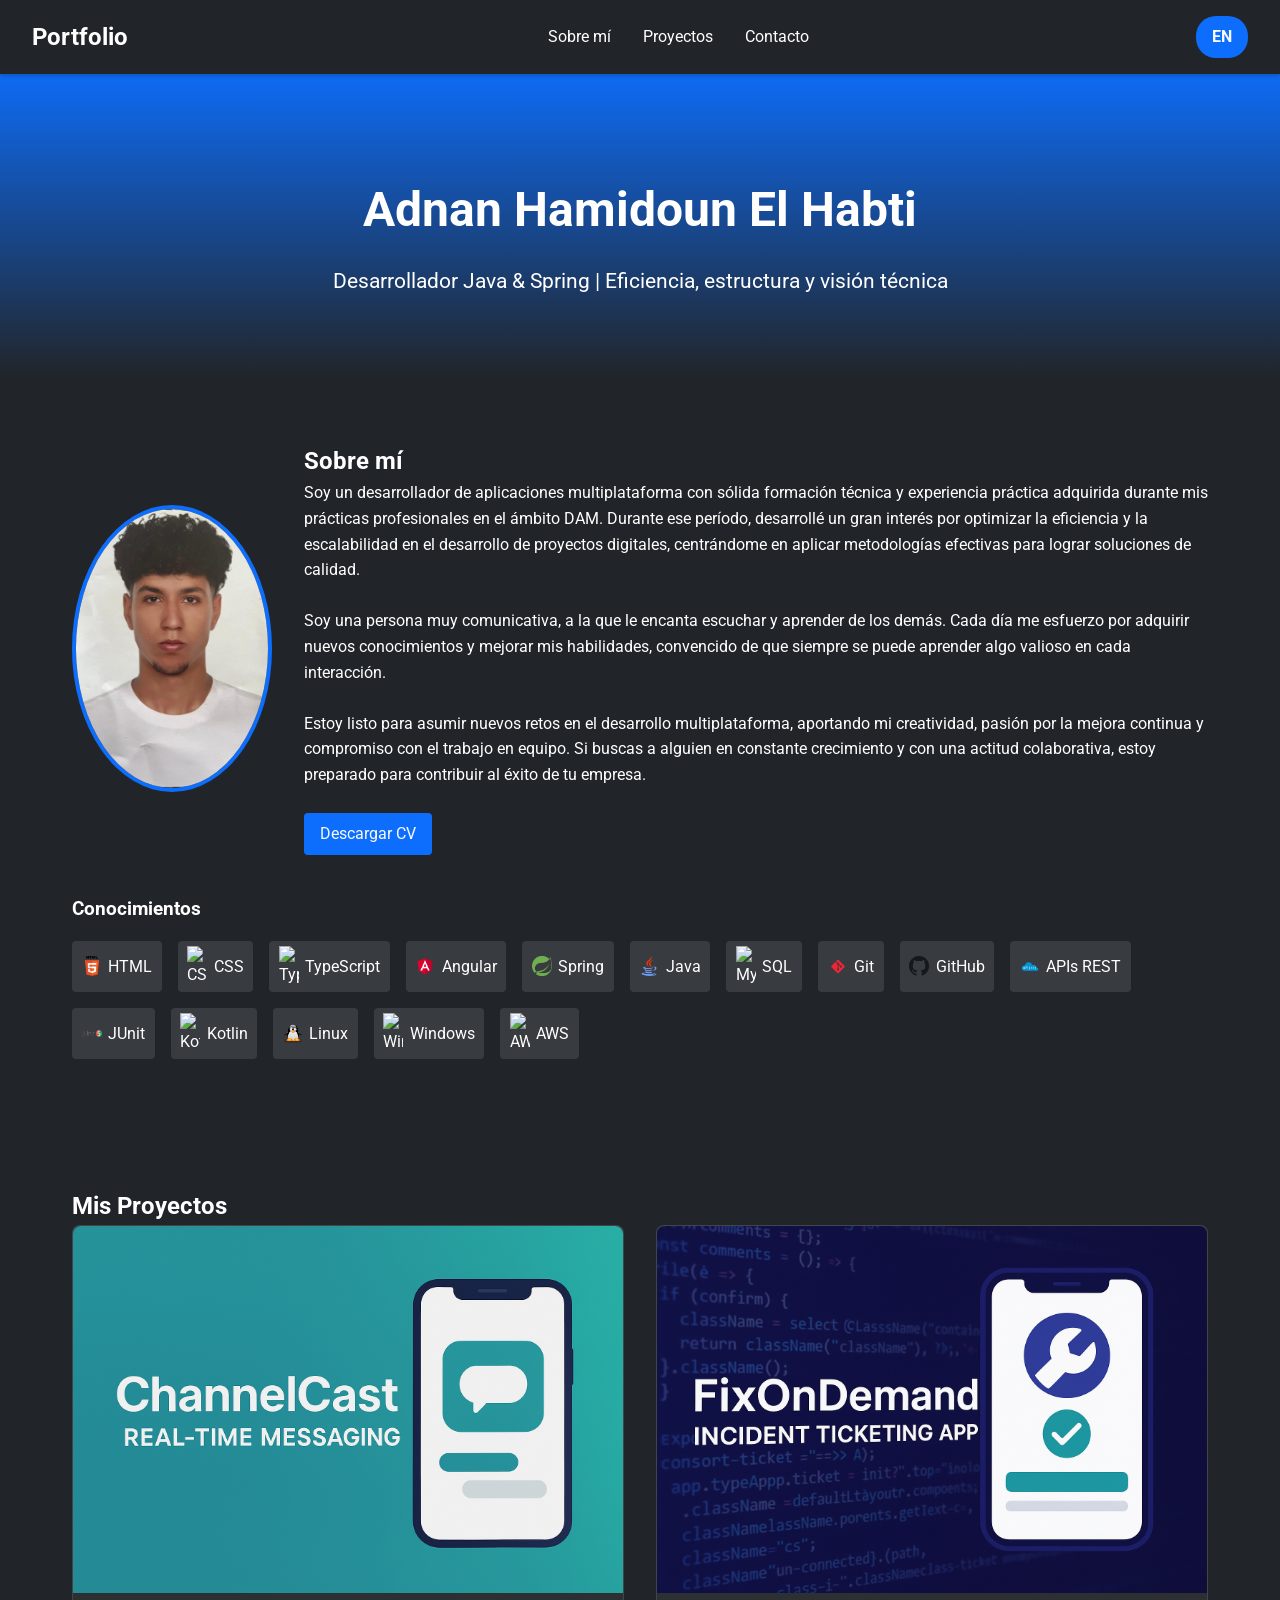
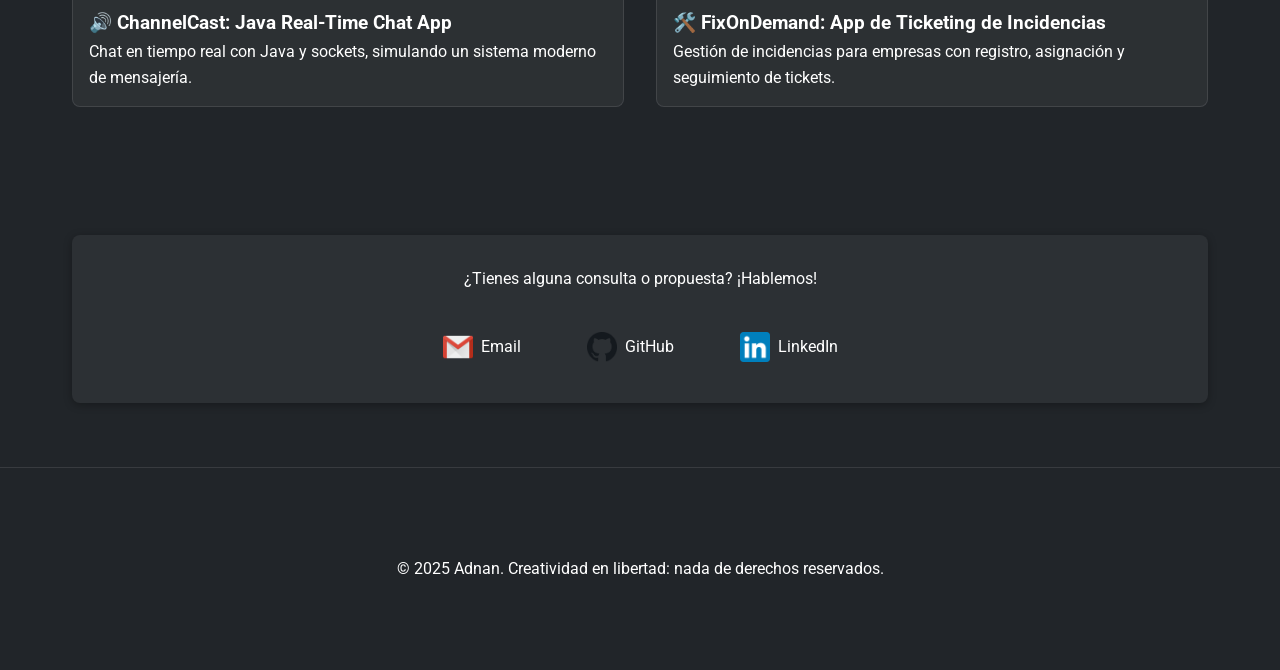
==== index.html @ e7dd9002 "Creado portafolio Web" ====
<!DOCTYPE html>
<html lang="es">
<head>
  <meta charset="UTF-8" />
  <meta http-equiv="X-UA-Compatible" content="IE=edge" />
  <meta name="viewport" content="width=device-width, initial-scale=1.0" />
  <title>Adnan Portfolio - Desarrollador Innovador</title>
  <!-- Fuente Roboto desde Google Fonts -->
  <link rel="preconnect" href="https://fonts.googleapis.com" />
  <link rel="preconnect" href="https://fonts.gstatic.com" crossorigin />
  <link
    href="https://fonts.googleapis.com/css2?family=Roboto:wght@400;700&display=swap"
    rel="stylesheet"
  />
  <style>
    /* VARIABLES Y RESET */
    :root {
      --color-primary: #0d6efd;
      --color-secondary: #f8f9fa;
      --color-background: #212529;
      --color-text: #ffffff;
      --neon-color: #00e5ff;
      --transition-speed: 0.4s;
      --font-main: 'Roboto', sans-serif;
    }
    * {
      margin: 0;
      padding: 0;
      box-sizing: border-box;
    }
    body {
      font-family: var(--font-main);
      background-color: var(--color-background);
      color: var(--color-text);
      line-height: 1.6;
      overflow-x: hidden;
      scroll-behavior: smooth;
    }
    /* BARRA DE NAVEGACIÓN */
    nav {
      position: fixed;
      width: 100%;
      top: 0;
      left: 0;
      background-color: var(--color-background);
      display: flex;
      justify-content: space-between;
      align-items: center;
      padding: 1rem 2rem;
      z-index: 1000;
      box-shadow: 0 2px 4px rgba(0, 0, 0, 0.2);
    }
    nav .logo {
      font-size: 1.5rem;
      font-weight: bold;
    }
    nav ul {
      list-style: none;
      display: flex;
      margin-left: 2rem;
    }
    nav ul li {
      margin: 0 1rem;
    }
    nav ul li a {
      color: var(--color-text);
      text-decoration: none;
      transition: color var(--transition-speed);
    }
    nav ul li a:hover {
      color: var(--neon-color);
      text-shadow: 0 0 5px var(--neon-color);
    }
    /* SWITCH DE IDIOMA */
    #lang-switch {
      background-color: var(--color-primary);
      color: var(--color-secondary);
      padding: 0.5rem 1rem;
      border-radius: 20px;
      cursor: pointer;
      transition: background-color 0.3s;
      font-weight: bold;
    }
    #lang-switch:hover {
      background-color: var(--neon-color);
    }
    /* MENÚ HAMBURGUESA */
    .hamburger {
      display: none;
      flex-direction: column;
      cursor: pointer;
    }
    .hamburger span {
      height: 4px;
      width: 25px;
      background-color: var(--color-text);
      margin-bottom: 4px;
      border-radius: 2px;
      transition: transform var(--transition-speed);
    }
    .hamburger.open span:nth-child(1) {
      transform: rotate(45deg) translate(5px, 5px);
    }
    .hamburger.open span:nth-child(2) {
      opacity: 0;
    }
    .hamburger.open span:nth-child(3) {
      transform: rotate(-45deg) translate(5px, -5px);
    }
    /* HEADER */
    header {
      display: flex;
      justify-content: center;
      align-items: center;
      text-align: center;
      padding: 7rem 2rem 5rem;
      background: linear-gradient(to bottom, var(--color-primary), var(--color-background));
      margin-top: 60px;
    }
    header .hero-content h1 {
      font-size: 3rem;
      margin-bottom: 1rem;
    }
    header .hero-content p {
      font-size: 1.3rem;
    }
    /* CONTENEDOR GENERAL */
    .container {
      padding: 4rem 2rem;
      max-width: 1200px;
      margin: auto;
    }
    .reveal {
      opacity: 0;
      transform: translateY(20px);
      transition: opacity var(--transition-speed) ease-out, transform var(--transition-speed) ease-out;
    }
    .reveal.active {
      opacity: 1;
      transform: translateY(0);
    }
    /* SECCIÓN: SOBRE MÍ */
    .sobre-mi-contenedor {
      display: flex;
      flex-wrap: wrap;
      gap: 2rem;
      align-items: center;
    }
    .sobre-mi-contenedor img.perfil {
      width: 200px;
      border-radius: 50%;
      border: 4px solid var(--color-primary);
    }
    .sobre-mi-contenedor div {
      flex: 1;
    }
    .button-cv {
      display: inline-block;
      padding: 0.5rem 1rem;
      background-color: var(--color-primary);
      color: var(--color-secondary);
      text-decoration: none;
      border-radius: 4px;
      transition: background var(--transition-speed), box-shadow var(--transition-speed);
    }
    .button-cv:hover {
      background-color: var(--neon-color);
      box-shadow: 0 0 10px var(--neon-color), 0 0 20px var(--neon-color);
    }
    /* LISTA DE CONOCIMIENTOS */
    .habilidades {
      list-style: none;
      display: flex;
      flex-wrap: wrap;
      gap: 1rem;
      margin-top: 1rem;
    }
    .habilidades li {
      display: flex;
      align-items: center;
      background: rgba(255, 255, 255, 0.1);
      padding: 0.3rem 0.6rem;
      border-radius: 4px;
      transition: transform var(--transition-speed), box-shadow var(--transition-speed);
    }
    .habilidades li:hover {
      transform: scale(1.05);
      box-shadow: 0 0 10px var(--neon-color), 0 0 20px var(--neon-color);
    }
    .icono-habilidad {
      width: 20px;
      margin-right: 0.4rem;
    }
    /* SECCIÓN: PROYECTOS */
    .proyectos-container {
      display: grid;
      grid-template-columns: repeat(auto-fit, minmax(300px, 1fr));
      gap: 2rem;
    }
    .proyecto {
      background: rgba(255, 255, 255, 0.05);
      border: 1px solid rgba(255, 255, 255, 0.1);
      border-radius: 8px;
      text-decoration: none;
      color: var(--color-text);
      transition: transform var(--transition-speed), box-shadow var(--transition-speed);
      display: flex;
      flex-direction: column;
    }
    .proyecto:hover {
      transform: scale(1.05);
      box-shadow: 0 0 15px var(--neon-color), 0 0 30px var(--neon-color);
    }
    .proyecto img.proyecto-imagen {
      width: 100%;
      height: auto;
      border-top-left-radius: 8px;
      border-top-right-radius: 8px;
    }
    .proyecto-info {
      padding: 1rem;
    }
    /* SECCIÓN: CONTACTO */

.contact-wrapper {
  display: flex;
  flex-direction: column;
  gap: 1.5rem;
  align-items: center;
  justify-content: center;
  text-align: center;
  background: rgba(255, 255, 255, 0.05);
  padding: 2rem;
  border-radius: 8px;
  box-shadow: 0 2px 8px rgba(0, 0, 0, 0.3);
}

.contact-info p {
  margin-bottom: 0.5rem;
  font-size: 1rem;
  line-height: 1.5;
}

.contact-links {
  display: flex;
  gap: 2rem;
  flex-wrap: wrap;
  justify-content: center;
}

.contact-link {
  display: flex;
  align-items: center;
  text-decoration: none;
  color: var(--color-text);
  font-size: 1rem;
  gap: 0.5rem;
  transition: transform 0.3s ease, filter 0.3s ease;
  padding: 0.5rem 1rem;
  border: 1px solid transparent;
  border-radius: 4px;
}

.contact-link:hover {
  transform: scale(1.05);
  filter: brightness(1.2);
  border-color: var(--color-primary);
}

    /* FOOTER */
    footer {
      text-align: center;
      padding: 1.5rem;
      background-color: var(--color-background);
      border-top: 1px solid rgba(255, 255, 255, 0.1);
    }
    footer p {
      transition: color var(--transition-speed);
    }
    /* BOTÓN "VOLVER ARRIBA" */
    #back-to-top {
      position: fixed;
      bottom: 40px;
      right: 40px;
      background-color: var(--color-primary);
      color: var(--color-secondary);
      padding: 0.5rem 0.75rem;
      border-radius: 50%;
      font-size: 1.5rem;
      text-decoration: none;
      display: none;
      transition: transform 0.3s, background-color 0.3s;
      box-shadow: 0 0 10px rgba(0, 0, 0, 0.3);
      z-index: 1000;
    }
    #back-to-top:hover {
      transform: scale(1.1);
      background-color: #0b5ed7;
    }
    @media screen and (max-width: 768px) {
      .sobre-mi-contenedor {
        flex-direction: column;
        align-items: center;
        text-align: center;
      }
      nav ul {
        display: none;
        flex-direction: column;
        background-color: var(--color-background);
        position: absolute;
        top: 60px;
        right: 2rem;
        width: 200px;
        border: 1px solid rgba(255, 255, 255, 0.1);
        border-radius: 8px;
        padding: 1rem;
      }
      nav ul.active {
        display: flex;
      }
      .hamburger {
        display: flex;
      }
    }
  </style>
</head>
<body>
  <!-- BARRA DE NAVEGACIÓN -->
  <nav>
    <div class="logo">Portfolio</div>
    <div class="hamburger" tabindex="0">
      <span></span>
      <span></span>
      <span></span>
    </div>
    <ul>
      <li><a href="#sobre-mi" data-i18n="navAbout">Sobre mí</a></li>
      <li><a href="#proyectos" data-i18n="navProjects">Proyectos</a></li>
      <li><a href="#contacto" data-i18n="navContact">Contacto</a></li>
    </ul>
    <!-- Switch de idioma integrado en el nav -->
    <div id="lang-switch" role="button" tabindex="0" aria-label="Cambiar idioma">EN</div>
  </nav>

  <!-- HEADER -->
  <header>
    <div class="hero-content">
      <h1>Adnan Hamidoun El Habti</h1>
      <p data-i18n="heroSubtitle">
        Desarrollador Java & Spring | Eficiencia, estructura y visión técnica
      </p>
    </div>
  </header>

  <!-- SECCIÓN: SOBRE MÍ -->
  <section id="sobre-mi" class="container reveal">
    <div class="sobre-mi-contenedor">
      <img src="./icons/fotoCurriculum.jpg" alt="Foto de Adnan" class="perfil" />
      <div>
        <h2 data-i18n="aboutTitle">Sobre mí</h2>
        <p data-i18n="aboutText1">
          Soy un desarrollador de aplicaciones multiplataforma con sólida formación técnica y experiencia práctica adquirida durante mis prácticas profesionales en el ámbito DAM. Durante ese período, desarrollé un gran interés por optimizar la eficiencia y la escalabilidad en el desarrollo de proyectos digitales, centrándome en aplicar metodologías efectivas para lograr soluciones de calidad.
        </p>
        <br />
        <p data-i18n="aboutText2">
          Soy una persona muy comunicativa, a la que le encanta escuchar y aprender de los demás. Cada día me esfuerzo por adquirir nuevos conocimientos y mejorar mis habilidades, convencido de que siempre se puede aprender algo valioso en cada interacción.
        </p>
        <br />
        <p data-i18n="aboutText3">
          Estoy listo para asumir nuevos retos en el desarrollo multiplataforma, aportando mi creatividad, pasión por la mejora continua y compromiso con el trabajo en equipo. Si buscas a alguien en constante crecimiento y con una actitud colaborativa, estoy preparado para contribuir al éxito de tu empresa.
        </p>
        <br />
        <a class="button-cv" href="./icons/curriculum.pdf" target="_blank" data-i18n="aboutCVButton">Descargar CV</a>
      </div>
    </div>

    <h3 style="margin-top:40px;" data-i18n="aboutSkills">Conocimientos</h3>
    <ul class="habilidades">
      <li><img src="./icons/html.png" alt="HTML" class="icono-habilidad" /> HTML</li>
      <li><img src="./icons/css.png" alt="CSS" class="icono-habilidad" /> CSS</li>
      <li><img src="./icons/typescript.png" alt="TypeScript" class="icono-habilidad" /> TypeScript</li>
      <li><img src="./icons/angular.png" alt="Angular" class="icono-habilidad" /> Angular</li>
      <li><img src="./icons/spring.png" alt="Spring" class="icono-habilidad" /> Spring</li>
      <li><img src="./icons/java.png" alt="Java" class="icono-habilidad" /> Java</li>
      <li><img src="./icons/sql.png" alt="MySQL" class="icono-habilidad" /> SQL</li>
      <li><img src="./icons/git.png" alt="Git" class="icono-habilidad" /> Git</li>
      <li><img src="./icons/github.png" alt="GitHub" class="icono-habilidad" /> GitHub</li>
      <li><img src="./icons/api.png" alt="APIs REST" class="icono-habilidad" /> APIs REST</li>
      <li><img src="./icons/junit.png" alt="JUnit" class="icono-habilidad" /> JUnit</li>
      <li><img src="./icons/kotlin.png" alt="Kotlin" class="icono-habilidad" /> Kotlin</li>
      <li><img src="./icons/linux.png" alt="Linux" class="icono-habilidad" /> Linux</li>
      <li><img src="./icons/windows.png" alt="Windows" class="icono-habilidad" /> Windows</li>
      <li><img src="./icons/aws.png" alt="AWS" class="icono-habilidad" /> AWS</li>
    </ul>
  </section>

  <!-- SECCIÓN: PROYECTOS -->
  <section id="proyectos" class="container reveal">
    <h2 data-i18n="projectsTitle">Mis Proyectos</h2>
    <div class="proyectos-container">
      <a href="channelcast.html" class="proyecto">
        <img src="./icons/channelCast.png" alt="ChannelCast" class="proyecto-imagen" />
        <div class="proyecto-info">
          <h3>🔊 ChannelCast: Java Real-Time Chat App</h3>
          <p data-i18n="project1Desc">
            Chat en tiempo real con Java y sockets, simulando un sistema moderno de mensajería.
          </p>
        </div>
      </a>
      <a href="fixOnDemand.html" class="proyecto">
        <img src="./icons/fixOnDemand.png" alt="FixOnDemand" class="proyecto-imagen" />
        <div class="proyecto-info">
          <h3>🛠️ FixOnDemand: App de Ticketing de Incidencias</h3>
          <p data-i18n="project2Desc">
            Gestión de incidencias para empresas con registro, asignación y seguimiento de tickets.
          </p>
        </div>
      </a>
    </div>
  </section>

 <!-- SECCIÓN: CONTACTO Mejorada -->
<section id="contacto" class="container reveal">

  <div class="contact-wrapper">
    <div class="contact-info">
      <p data-i18n="contactText">
        ¿Tienes alguna consulta o propuesta? ¡Hablemos!
      </p>
    </div>
    <div class="contact-links">
      <a href="mailto:adnanhamidoun@gmail.com" class="contact-link" aria-label="Email">
        <img src="./icons/gmail.png" alt="Email" class="social-icon" width="30" />
        <span>Email</span>
      </a>
      <a href="https://github.com/adnanhamidoun/-Portfolio" target="_blank" class="contact-link" aria-label="GitHub">
        <img src="./icons/github.png" alt="GitHub" class="social-icon" width="30" />
        <span>GitHub</span>
      </a>
      <a href="https://www.linkedin.com/in/adnan-hamidoun-el-habti-252079311/" target="_blank" class="contact-link" aria-label="LinkedIn">
        <img src="./icons/linkedin.png" alt="LinkedIn" class="social-icon" width="30" />
        <span>LinkedIn</span>
      </a>
    </div>
  </div>
</section>


  <!-- FOOTER -->
  <footer>
    <div class="container">
      <p>
        &copy; 2025 Adnan. <span data-i18n="footerText">Creatividad en libertad: nada de derechos reservados.</span>
      </p>
    </div>
  </footer>

  <!-- BOTÓN: VOLVER ARRIBA -->
  <a href="#" id="back-to-top" title="Volver arriba">↑</a>

  <script>
    // Función para revelar elementos al hacer scroll
    const revealElements = document.querySelectorAll('.reveal');
    const revealOnScroll = () => {
      revealElements.forEach(el => {
        const windowHeight = window.innerHeight;
        const elementTop = el.getBoundingClientRect().top;
        if (elementTop < windowHeight - 100) {
          el.classList.add('active');
        }
      });
    };
    window.addEventListener('scroll', revealOnScroll);
    revealOnScroll();

    // Toggle del menú hamburguesa
    const hamburger = document.querySelector('.hamburger');
    const navMenu = document.querySelector('nav ul');
    hamburger.addEventListener('click', () => {
      navMenu.classList.toggle('active');
      hamburger.classList.toggle('open');
    });
    hamburger.addEventListener('keydown', e => {
      if (e.key === "Enter") hamburger.click();
    });
    
    // Botón "Volver arriba": Mostrar u ocultar según scroll
    const backToTop = document.getElementById('back-to-top');
    window.addEventListener('scroll', () => {
      backToTop.style.display = window.scrollY > 300 ? "block" : "none";
    });

    // Funcionalidad de cambio de idioma
    let currentLang = "es";
    const translations = {
      es: {
        navAbout: "Sobre mí",
        navProjects: "Proyectos",
        navServices: "Servicios",
        navTestimonials: "Testimonios",
        navContact: "Contacto",
        heroSubtitle: "Desarrollador Java & Spring | Eficiencia, estructura y visión técnica",
        aboutTitle: "Sobre mí",
        aboutText1: "Soy un desarrollador de aplicaciones multiplataforma con sólida formación técnica y experiencia práctica adquirida durante mis prácticas profesionales en el ámbito DAM. Durante ese período, desarrollé un gran interés por optimizar la eficiencia y la escalabilidad en el desarrollo de proyectos digitales, centrándome en aplicar metodologías efectivas para lograr soluciones de calidad.",
        aboutText2: "Soy una persona muy comunicativa, a la que le encanta escuchar y aprender de los demás. Cada día me esfuerzo por adquirir nuevos conocimientos y mejorar mis habilidades, convencido de que siempre se puede aprender algo valioso en cada interacción.",
        aboutText3: "Estoy listo para asumir nuevos retos en el desarrollo multiplataforma, aportando mi creatividad, pasión por la mejora continua y compromiso con el trabajo en equipo. Si buscas a alguien en constante crecimiento y con una actitud colaborativa, estoy preparado para contribuir al éxito de tu empresa.",
        aboutCVButton: "Descargar CV",
        aboutSkills: "Conocimientos",
        projectsTitle: "Mis Proyectos",
        project1Desc: "Chat en tiempo real con Java y sockets, simulando un sistema moderno de mensajería.",
        project2Desc: "Gestión de incidencias para empresas con registro, asignación y seguimiento de tickets.",
        servicesTitle: "Servicios",
        service1Title: "Desarrollo Web",
        service1Desc: "Diseño y desarrollo de sitios web responsivos y escalables.",
        service2Title: "Aplicaciones Móviles",
        service2Desc: "Creación de apps móviles nativas e híbridas para llegar a más usuarios.",
        service3Title: "Consultoría Tecnológica",
        service3Desc: "Asesoría en la implementación de tecnologías y optimización de procesos.",
        testimonialsTitle: "Testimonios",
        testimonial1Text: "Adnan transformó nuestra visión en una realidad tecnológica. Su capacidad para resolver problemas es inigualable.",
        testimonial1Role: "CEO de Innovatech",
        testimonial2Text: "Su creatividad y compromiso han sido clave para el éxito de nuestros proyectos digitales.",
        testimonial2Role: "Directora de Desarrollo",
        contactTitle: "Contacto",
        contactText: "¿Tienes alguna consulta o propuesta? ¡Hablemos!",
        contactBtn: "Contáctame",
        footerText: "Creatividad en libertad: nada de derechos reservados."
      },
      en: {
        navAbout: "About Me",
        navProjects: "Projects",
        navServices: "Services",
        navTestimonials: "Testimonials",
        navContact: "Contact",
        heroSubtitle: "Java & Spring Developer | Efficiency, structure, and technical vision",
        aboutTitle: "About Me",
        aboutText1: "I am a multi-platform applications developer with a strong technical background and practical experience acquired during my internship in the DAM field. During that period, I developed a keen interest in optimizing efficiency and scalability in digital projects by applying effective methodologies to achieve quality solutions.",
        aboutText2: "I am a very communicative person who loves to listen and learn from others. Every day, I strive to acquire new knowledge and improve my skills, convinced that there is always something valuable to learn from every interaction.",
        aboutText3: "I am ready to take on new challenges in multi-platform development, bringing my creativity, passion for continuous improvement, and commitment to teamwork. If you are looking for someone who is constantly growing and has a collaborative attitude, I am prepared to contribute to your company’s success.",
        aboutCVButton: "Download CV",
        aboutSkills: "Skills",
        projectsTitle: "My Projects",
        project1Desc: "Real-time chat with Java and sockets, simulating a modern messaging system.",
        project2Desc: "Incident management for companies including registration, assignment, and ticket tracking.",
        servicesTitle: "Services",
        service1Title: "Web Development",
        service1Desc: "Design and development of responsive and scalable websites.",
        service2Title: "Mobile Applications",
        service2Desc: "Creation of native and hybrid mobile apps to reach more users.",
        service3Title: "Technology Consulting",
        service3Desc: "Consulting in technology implementation and process optimization.",
        testimonialsTitle: "Testimonials",
        testimonial1Text: "Adnan transformed our vision into technological reality. His problem-solving skills are unmatched.",
        testimonial1Role: "CEO of Innovatech",
        testimonial2Text: "His creativity and commitment have been key to the success of our digital projects.",
        testimonial2Role: "Development Director",
        contactTitle: "Contact",
        contactText: "Do you have any questions or suggestions? Let's talk!",
        contactBtn: "Contact Me",
        footerText: "Creativity in freedom: no rights reserved."
      }
    };
    function updateLanguage() {
      document.querySelectorAll('[data-i18n]').forEach(el => {
        const key = el.getAttribute('data-i18n');
        if (translations[currentLang] && translations[currentLang][key]) {
          el.textContent = translations[currentLang][key];
        }
      });
    }
    const langSwitch = document.getElementById('lang-switch');
    langSwitch.addEventListener('click', () => {
      currentLang = currentLang === "es" ? "en" : "es";
      langSwitch.textContent = currentLang === "es" ? "EN" : "ES";
      updateLanguage();
    });
    langSwitch.addEventListener('keydown', event => {
      if (event.key === "Enter") langSwitch.click();
    });
  </script>
</body>
</html>
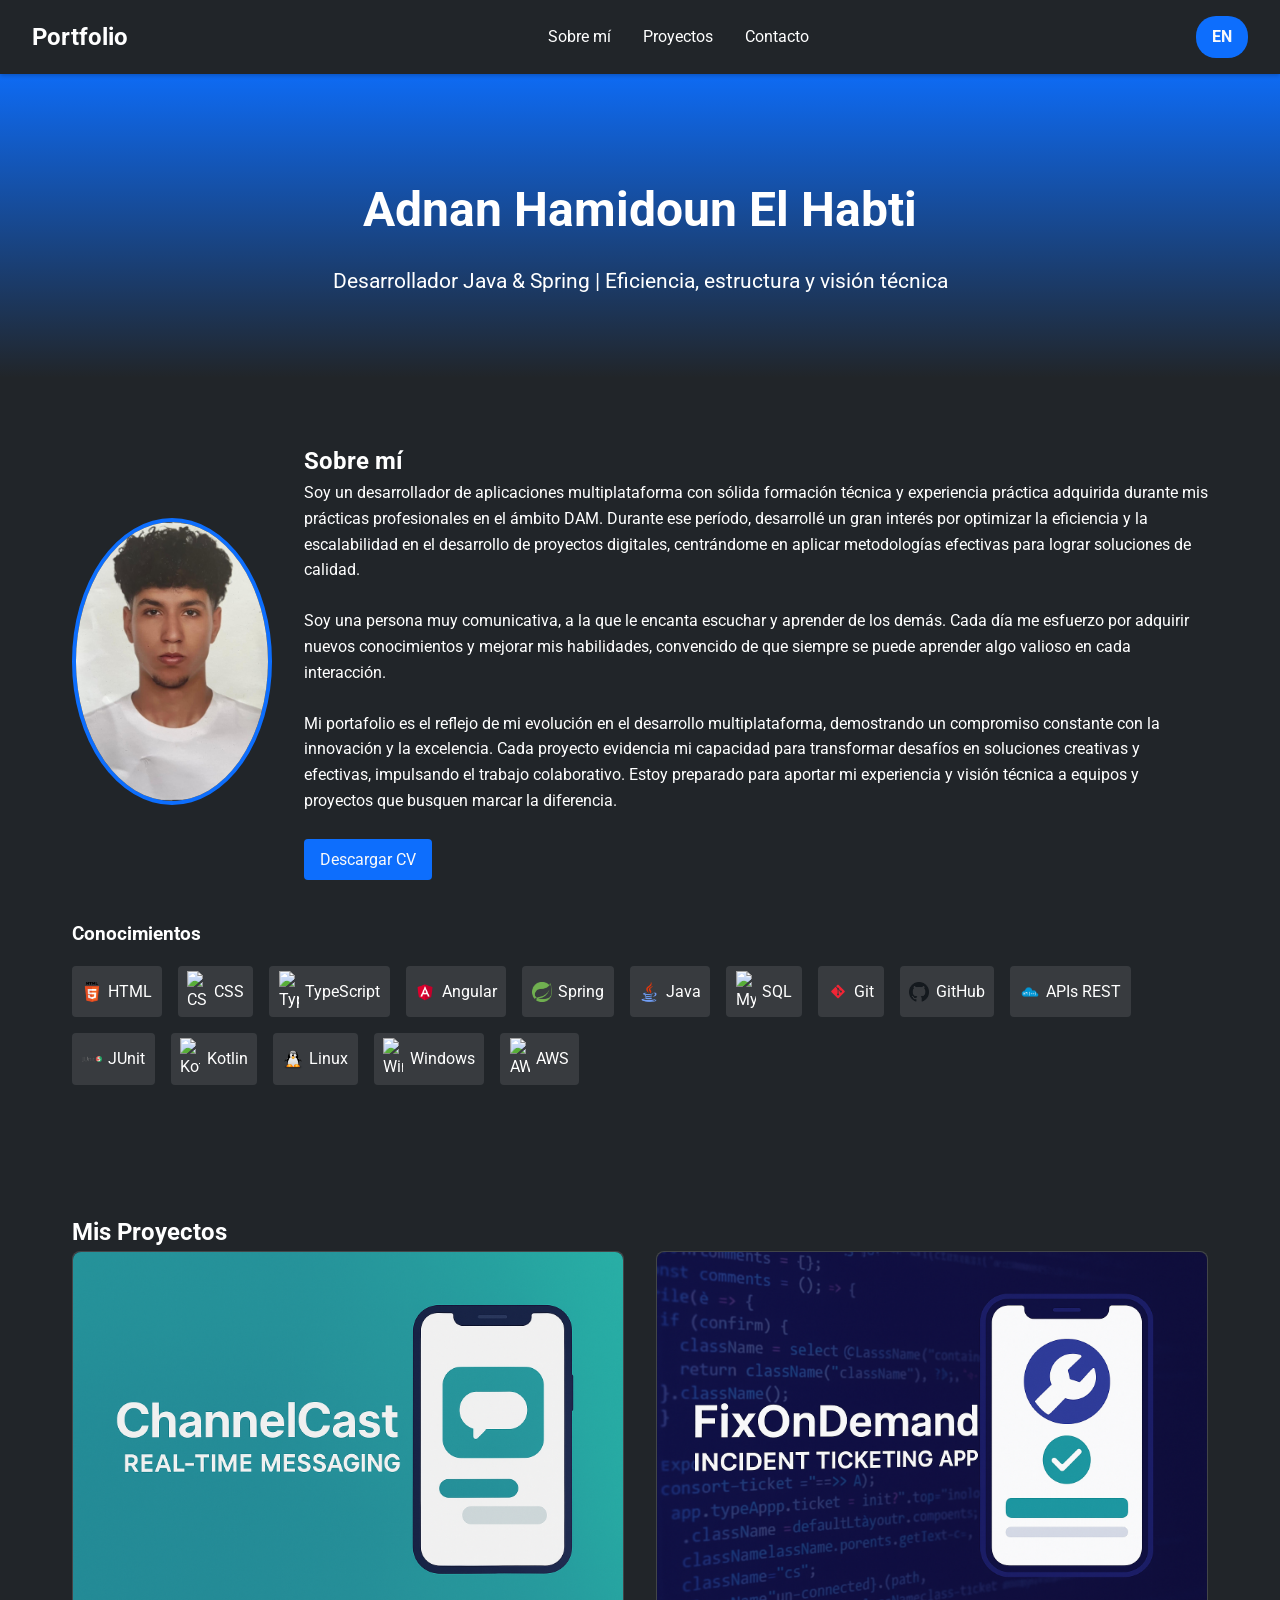
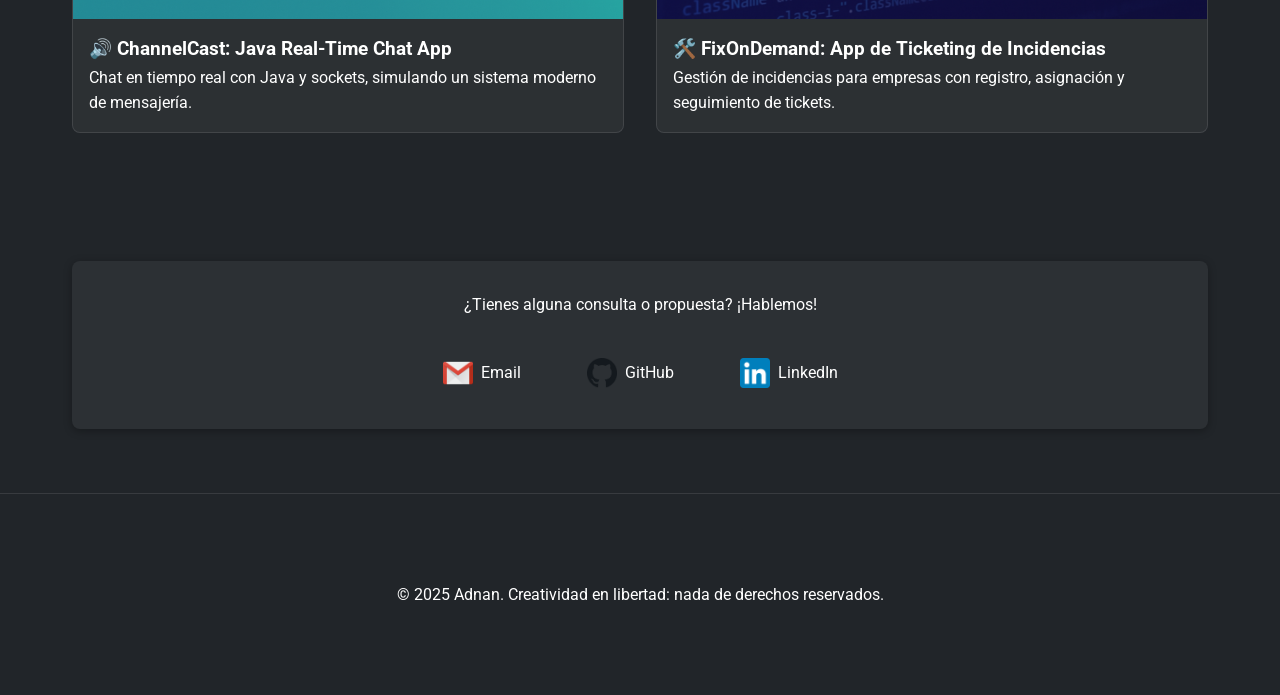
==== commit ecd87be1: "Mejora de imagenes y texto" ====
--- a/index.html
+++ b/index.html
@@ -367,8 +367,10 @@
         </p>
         <br />
         <p data-i18n="aboutText3">
-          Estoy listo para asumir nuevos retos en el desarrollo multiplataforma, aportando mi creatividad, pasión por la mejora continua y compromiso con el trabajo en equipo. Si buscas a alguien en constante crecimiento y con una actitud colaborativa, estoy preparado para contribuir al éxito de tu empresa.
-        </p>
+          Mi portafolio es el reflejo de mi evolución en el desarrollo multiplataforma, demostrando un compromiso constante con la innovación y la excelencia.
+          Cada proyecto evidencia mi capacidad para transformar desafíos en soluciones creativas y efectivas, impulsando el trabajo colaborativo.
+          Estoy preparado para aportar mi experiencia y visión técnica a equipos y proyectos que busquen marcar la diferencia.
+                  </p>
         <br />
         <a class="button-cv" href="./icons/curriculum.pdf" target="_blank" data-i18n="aboutCVButton">Descargar CV</a>
       </div>
@@ -503,8 +505,7 @@
         aboutTitle: "Sobre mí",
         aboutText1: "Soy un desarrollador de aplicaciones multiplataforma con sólida formación técnica y experiencia práctica adquirida durante mis prácticas profesionales en el ámbito DAM. Durante ese período, desarrollé un gran interés por optimizar la eficiencia y la escalabilidad en el desarrollo de proyectos digitales, centrándome en aplicar metodologías efectivas para lograr soluciones de calidad.",
         aboutText2: "Soy una persona muy comunicativa, a la que le encanta escuchar y aprender de los demás. Cada día me esfuerzo por adquirir nuevos conocimientos y mejorar mis habilidades, convencido de que siempre se puede aprender algo valioso en cada interacción.",
-        aboutText3: "Estoy listo para asumir nuevos retos en el desarrollo multiplataforma, aportando mi creatividad, pasión por la mejora continua y compromiso con el trabajo en equipo. Si buscas a alguien en constante crecimiento y con una actitud colaborativa, estoy preparado para contribuir al éxito de tu empresa.",
-        aboutCVButton: "Descargar CV",
+        aboutText3: "Mi portafolio es el reflejo de mi evolución en el desarrollo multiplataforma, demostrando un compromiso constante con la innovación y la excelencia.\nCada proyecto evidencia mi capacidad para transformar desafíos en soluciones creativas y efectivas, impulsando el trabajo colaborativo.\nEstoy preparado para aportar mi experiencia y visión técnica a equipos y proyectos que busquen marcar la diferencia.",        aboutCVButton: "Descargar CV",
         aboutSkills: "Conocimientos",
         projectsTitle: "Mis Proyectos",
         project1Desc: "Chat en tiempo real con Java y sockets, simulando un sistema moderno de mensajería.",
@@ -536,8 +537,7 @@
         aboutTitle: "About Me",
         aboutText1: "I am a multi-platform applications developer with a strong technical background and practical experience acquired during my internship in the DAM field. During that period, I developed a keen interest in optimizing efficiency and scalability in digital projects by applying effective methodologies to achieve quality solutions.",
         aboutText2: "I am a very communicative person who loves to listen and learn from others. Every day, I strive to acquire new knowledge and improve my skills, convinced that there is always something valuable to learn from every interaction.",
-        aboutText3: "I am ready to take on new challenges in multi-platform development, bringing my creativity, passion for continuous improvement, and commitment to teamwork. If you are looking for someone who is constantly growing and has a collaborative attitude, I am prepared to contribute to your company’s success.",
-        aboutCVButton: "Download CV",
+        aboutText3: "My portfolio is a reflection of my evolution in multiplatform development, showcasing a steadfast commitment to innovation and excellence.\nEach project demonstrates my ability to transform challenges into creative and effective solutions while fostering collaborative teamwork.\nI am ready to contribute my expertise and technical vision to teams and projects that aim to make a significant impact.",        aboutCVButton: "Download CV",
         aboutSkills: "Skills",
         projectsTitle: "My Projects",
         project1Desc: "Real-time chat with Java and sockets, simulating a modern messaging system.",
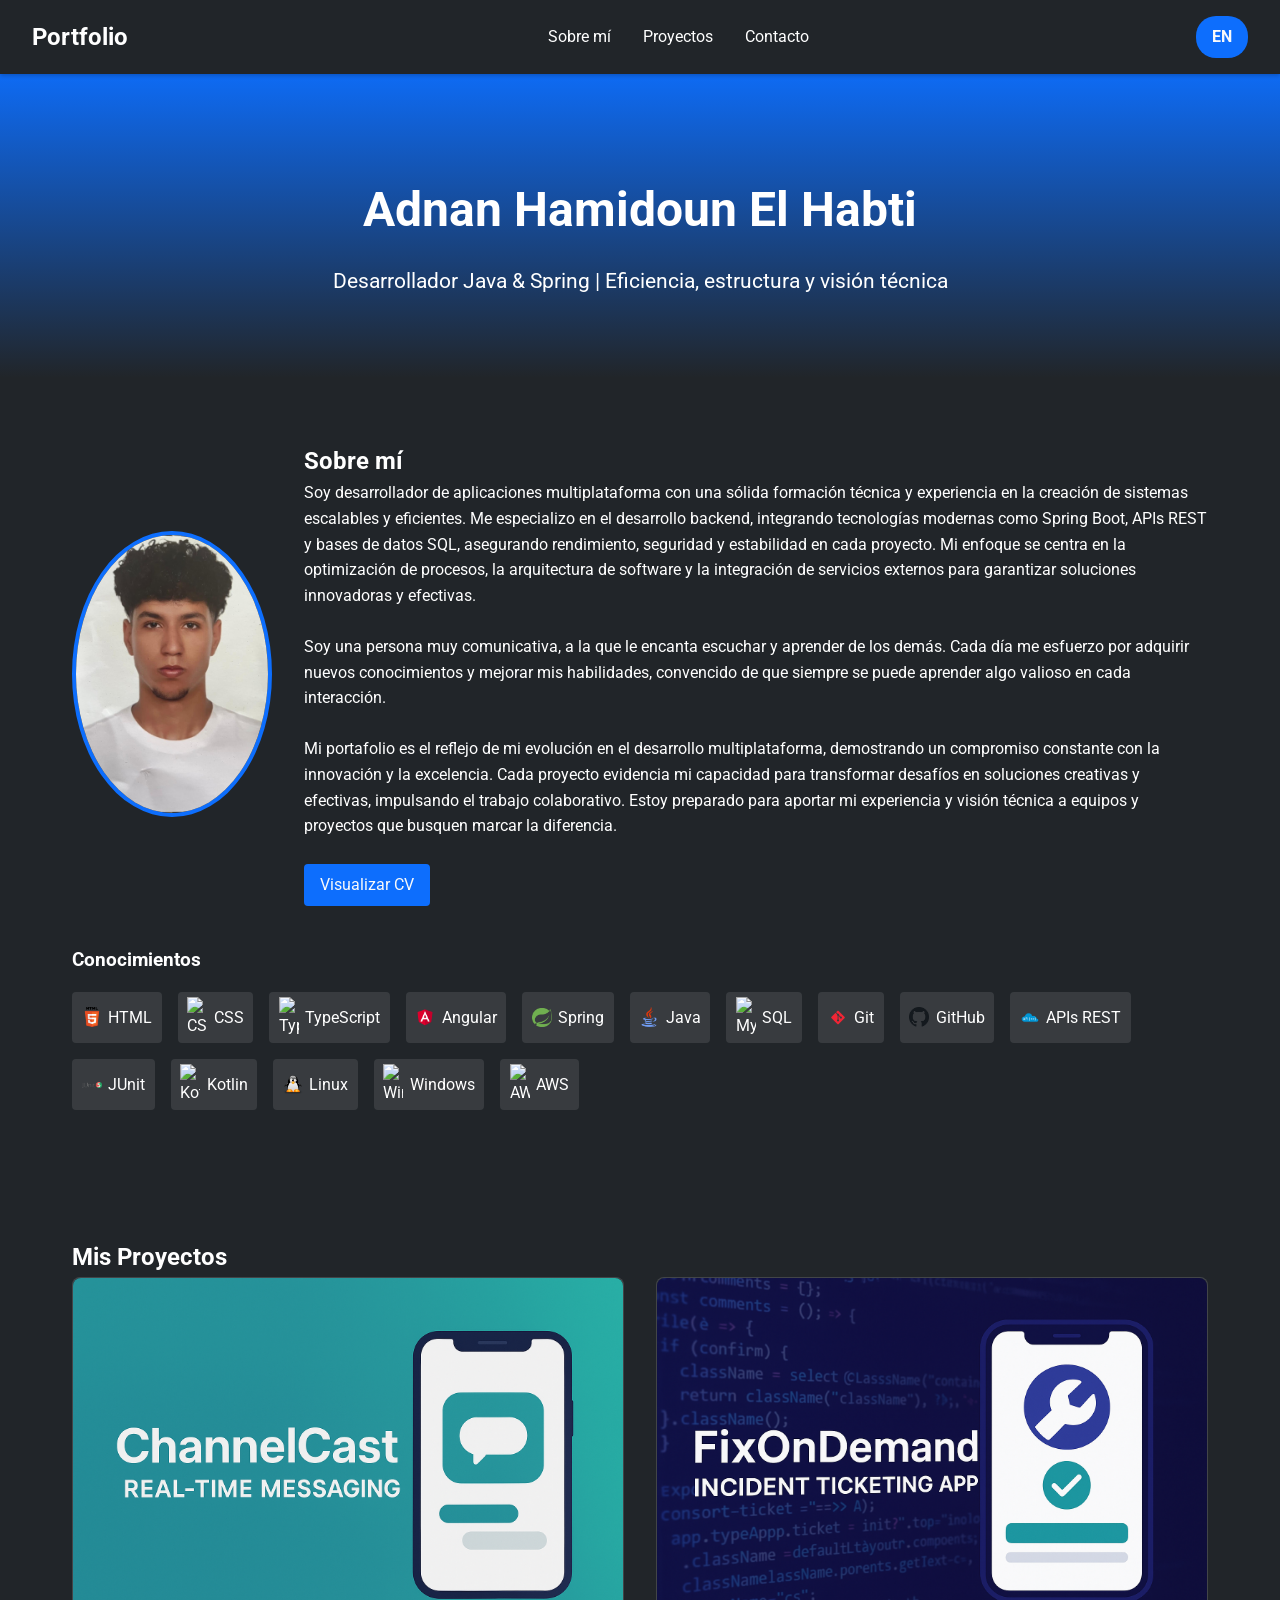
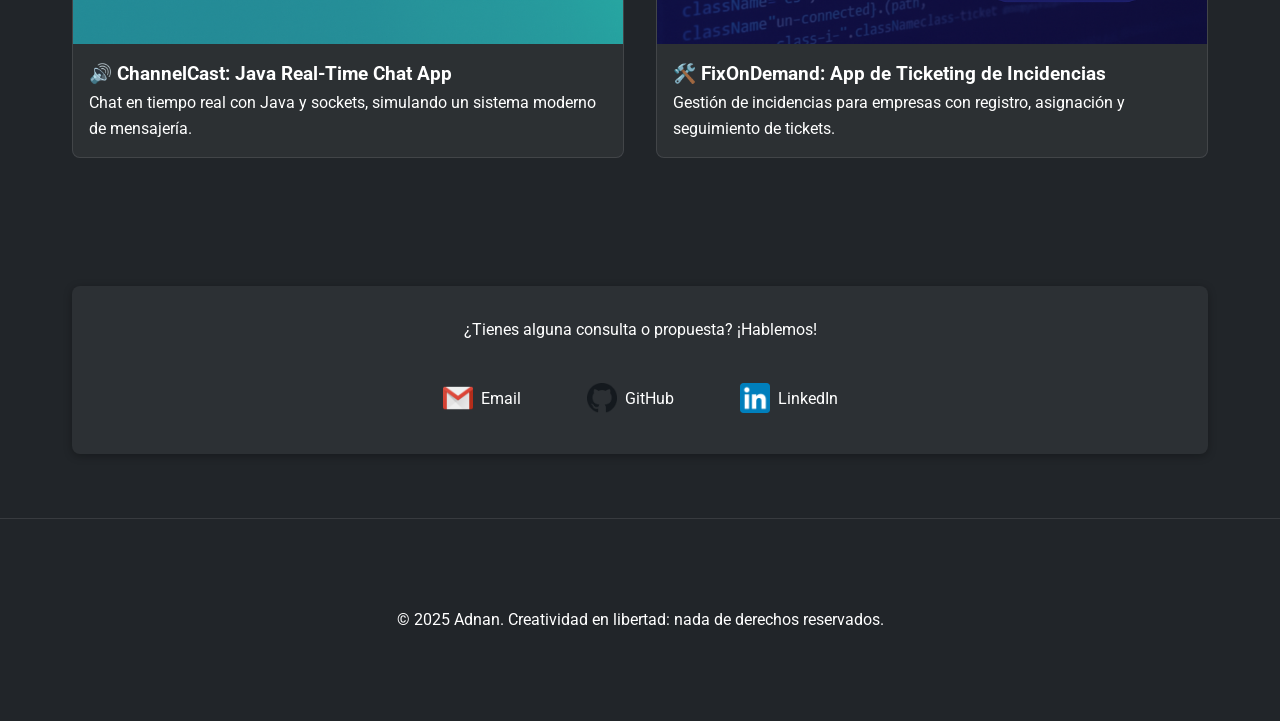
==== commit 5935a769: "Añadido nuevo curriculum" ====
--- a/index.html
+++ b/index.html
@@ -1,582 +1,737 @@
 <!DOCTYPE html>
 <html lang="es">
-<head>
-  <meta charset="UTF-8" />
-  <meta http-equiv="X-UA-Compatible" content="IE=edge" />
-  <meta name="viewport" content="width=device-width, initial-scale=1.0" />
-  <title>Adnan Portfolio - Desarrollador Innovador</title>
-  <!-- Fuente Roboto desde Google Fonts -->
-  <link rel="preconnect" href="https://fonts.googleapis.com" />
-  <link rel="preconnect" href="https://fonts.gstatic.com" crossorigin />
-  <link
-    href="https://fonts.googleapis.com/css2?family=Roboto:wght@400;700&display=swap"
-    rel="stylesheet"
-  />
-  <style>
-    /* VARIABLES Y RESET */
-    :root {
-      --color-primary: #0d6efd;
-      --color-secondary: #f8f9fa;
-      --color-background: #212529;
-      --color-text: #ffffff;
-      --neon-color: #00e5ff;
-      --transition-speed: 0.4s;
-      --font-main: 'Roboto', sans-serif;
-    }
-    * {
-      margin: 0;
-      padding: 0;
-      box-sizing: border-box;
-    }
-    body {
-      font-family: var(--font-main);
-      background-color: var(--color-background);
-      color: var(--color-text);
-      line-height: 1.6;
-      overflow-x: hidden;
-      scroll-behavior: smooth;
-    }
-    /* BARRA DE NAVEGACIÓN */
-    nav {
-      position: fixed;
-      width: 100%;
-      top: 0;
-      left: 0;
-      background-color: var(--color-background);
-      display: flex;
-      justify-content: space-between;
-      align-items: center;
-      padding: 1rem 2rem;
-      z-index: 1000;
-      box-shadow: 0 2px 4px rgba(0, 0, 0, 0.2);
-    }
-    nav .logo {
-      font-size: 1.5rem;
-      font-weight: bold;
-    }
-    nav ul {
-      list-style: none;
-      display: flex;
-      margin-left: 2rem;
-    }
-    nav ul li {
-      margin: 0 1rem;
-    }
-    nav ul li a {
-      color: var(--color-text);
-      text-decoration: none;
-      transition: color var(--transition-speed);
-    }
-    nav ul li a:hover {
-      color: var(--neon-color);
-      text-shadow: 0 0 5px var(--neon-color);
-    }
-    /* SWITCH DE IDIOMA */
-    #lang-switch {
-      background-color: var(--color-primary);
-      color: var(--color-secondary);
-      padding: 0.5rem 1rem;
-      border-radius: 20px;
-      cursor: pointer;
-      transition: background-color 0.3s;
-      font-weight: bold;
-    }
-    #lang-switch:hover {
-      background-color: var(--neon-color);
-    }
-    /* MENÚ HAMBURGUESA */
-    .hamburger {
-      display: none;
-      flex-direction: column;
-      cursor: pointer;
-    }
-    .hamburger span {
-      height: 4px;
-      width: 25px;
-      background-color: var(--color-text);
-      margin-bottom: 4px;
-      border-radius: 2px;
-      transition: transform var(--transition-speed);
-    }
-    .hamburger.open span:nth-child(1) {
-      transform: rotate(45deg) translate(5px, 5px);
-    }
-    .hamburger.open span:nth-child(2) {
-      opacity: 0;
-    }
-    .hamburger.open span:nth-child(3) {
-      transform: rotate(-45deg) translate(5px, -5px);
-    }
-    /* HEADER */
-    header {
-      display: flex;
-      justify-content: center;
-      align-items: center;
-      text-align: center;
-      padding: 7rem 2rem 5rem;
-      background: linear-gradient(to bottom, var(--color-primary), var(--color-background));
-      margin-top: 60px;
-    }
-    header .hero-content h1 {
-      font-size: 3rem;
-      margin-bottom: 1rem;
-    }
-    header .hero-content p {
-      font-size: 1.3rem;
-    }
-    /* CONTENEDOR GENERAL */
-    .container {
-      padding: 4rem 2rem;
-      max-width: 1200px;
-      margin: auto;
-    }
-    .reveal {
-      opacity: 0;
-      transform: translateY(20px);
-      transition: opacity var(--transition-speed) ease-out, transform var(--transition-speed) ease-out;
-    }
-    .reveal.active {
-      opacity: 1;
-      transform: translateY(0);
-    }
-    /* SECCIÓN: SOBRE MÍ */
-    .sobre-mi-contenedor {
-      display: flex;
-      flex-wrap: wrap;
-      gap: 2rem;
-      align-items: center;
-    }
-    .sobre-mi-contenedor img.perfil {
-      width: 200px;
-      border-radius: 50%;
-      border: 4px solid var(--color-primary);
-    }
-    .sobre-mi-contenedor div {
-      flex: 1;
-    }
-    .button-cv {
-      display: inline-block;
-      padding: 0.5rem 1rem;
-      background-color: var(--color-primary);
-      color: var(--color-secondary);
-      text-decoration: none;
-      border-radius: 4px;
-      transition: background var(--transition-speed), box-shadow var(--transition-speed);
-    }
-    .button-cv:hover {
-      background-color: var(--neon-color);
-      box-shadow: 0 0 10px var(--neon-color), 0 0 20px var(--neon-color);
-    }
-    /* LISTA DE CONOCIMIENTOS */
-    .habilidades {
-      list-style: none;
-      display: flex;
-      flex-wrap: wrap;
-      gap: 1rem;
-      margin-top: 1rem;
-    }
-    .habilidades li {
-      display: flex;
-      align-items: center;
-      background: rgba(255, 255, 255, 0.1);
-      padding: 0.3rem 0.6rem;
-      border-radius: 4px;
-      transition: transform var(--transition-speed), box-shadow var(--transition-speed);
-    }
-    .habilidades li:hover {
-      transform: scale(1.05);
-      box-shadow: 0 0 10px var(--neon-color), 0 0 20px var(--neon-color);
-    }
-    .icono-habilidad {
-      width: 20px;
-      margin-right: 0.4rem;
-    }
-    /* SECCIÓN: PROYECTOS */
-    .proyectos-container {
-      display: grid;
-      grid-template-columns: repeat(auto-fit, minmax(300px, 1fr));
-      gap: 2rem;
-    }
-    .proyecto {
-      background: rgba(255, 255, 255, 0.05);
-      border: 1px solid rgba(255, 255, 255, 0.1);
-      border-radius: 8px;
-      text-decoration: none;
-      color: var(--color-text);
-      transition: transform var(--transition-speed), box-shadow var(--transition-speed);
-      display: flex;
-      flex-direction: column;
-    }
-    .proyecto:hover {
-      transform: scale(1.05);
-      box-shadow: 0 0 15px var(--neon-color), 0 0 30px var(--neon-color);
-    }
-    .proyecto img.proyecto-imagen {
-      width: 100%;
-      height: auto;
-      border-top-left-radius: 8px;
-      border-top-right-radius: 8px;
-    }
-    .proyecto-info {
-      padding: 1rem;
-    }
-    /* SECCIÓN: CONTACTO */
-
-.contact-wrapper {
-  display: flex;
-  flex-direction: column;
-  gap: 1.5rem;
-  align-items: center;
-  justify-content: center;
-  text-align: center;
-  background: rgba(255, 255, 255, 0.05);
-  padding: 2rem;
-  border-radius: 8px;
-  box-shadow: 0 2px 8px rgba(0, 0, 0, 0.3);
-}
-
-.contact-info p {
-  margin-bottom: 0.5rem;
-  font-size: 1rem;
-  line-height: 1.5;
-}
-
-.contact-links {
-  display: flex;
-  gap: 2rem;
-  flex-wrap: wrap;
-  justify-content: center;
-}
-
-.contact-link {
-  display: flex;
-  align-items: center;
-  text-decoration: none;
-  color: var(--color-text);
-  font-size: 1rem;
-  gap: 0.5rem;
-  transition: transform 0.3s ease, filter 0.3s ease;
-  padding: 0.5rem 1rem;
-  border: 1px solid transparent;
-  border-radius: 4px;
-}
-
-.contact-link:hover {
-  transform: scale(1.05);
-  filter: brightness(1.2);
-  border-color: var(--color-primary);
-}
-
-    /* FOOTER */
-    footer {
-      text-align: center;
-      padding: 1.5rem;
-      background-color: var(--color-background);
-      border-top: 1px solid rgba(255, 255, 255, 0.1);
-    }
-    footer p {
-      transition: color var(--transition-speed);
-    }
-    /* BOTÓN "VOLVER ARRIBA" */
-    #back-to-top {
-      position: fixed;
-      bottom: 40px;
-      right: 40px;
-      background-color: var(--color-primary);
-      color: var(--color-secondary);
-      padding: 0.5rem 0.75rem;
-      border-radius: 50%;
-      font-size: 1.5rem;
-      text-decoration: none;
-      display: none;
-      transition: transform 0.3s, background-color 0.3s;
-      box-shadow: 0 0 10px rgba(0, 0, 0, 0.3);
-      z-index: 1000;
-    }
-    #back-to-top:hover {
-      transform: scale(1.1);
-      background-color: #0b5ed7;
-    }
-    @media screen and (max-width: 768px) {
-      .sobre-mi-contenedor {
+  <head>
+    <meta charset="UTF-8" />
+    <meta http-equiv="X-UA-Compatible" content="IE=edge" />
+    <meta name="viewport" content="width=device-width, initial-scale=1.0" />
+    <title>Adnan Portfolio - Desarrollador Innovador</title>
+    <!-- Fuente Roboto desde Google Fonts -->
+    <link rel="preconnect" href="https://fonts.googleapis.com" />
+    <link rel="preconnect" href="https://fonts.gstatic.com" crossorigin />
+    <link
+      href="https://fonts.googleapis.com/css2?family=Roboto:wght@400;700&display=swap"
+      rel="stylesheet"
+    />
+    <style>
+      /* VARIABLES Y RESET */
+      :root {
+        --color-primary: #0d6efd;
+        --color-secondary: #f8f9fa;
+        --color-background: #212529;
+        --color-text: #ffffff;
+        --neon-color: #00e5ff;
+        --transition-speed: 0.4s;
+        --font-main: "Roboto", sans-serif;
+      }
+      * {
+        margin: 0;
+        padding: 0;
+        box-sizing: border-box;
+      }
+      body {
+        font-family: var(--font-main);
+        background-color: var(--color-background);
+        color: var(--color-text);
+        line-height: 1.6;
+        overflow-x: hidden;
+        scroll-behavior: smooth;
+      }
+      /* BARRA DE NAVEGACIÓN */
+      nav {
+        position: fixed;
+        width: 100%;
+        top: 0;
+        left: 0;
+        background-color: var(--color-background);
+        display: flex;
+        justify-content: space-between;
+        align-items: center;
+        padding: 1rem 2rem;
+        z-index: 1000;
+        box-shadow: 0 2px 4px rgba(0, 0, 0, 0.2);
+      }
+      nav .logo {
+        font-size: 1.5rem;
+        font-weight: bold;
+      }
+      nav ul {
+        list-style: none;
+        display: flex;
+        margin-left: 2rem;
+      }
+      nav ul li {
+        margin: 0 1rem;
+      }
+      nav ul li a {
+        color: var(--color-text);
+        text-decoration: none;
+        transition: color var(--transition-speed);
+      }
+      nav ul li a:hover {
+        color: var(--neon-color);
+        text-shadow: 0 0 5px var(--neon-color);
+      }
+      /* SWITCH DE IDIOMA */
+      #lang-switch {
+        background-color: var(--color-primary);
+        color: var(--color-secondary);
+        padding: 0.5rem 1rem;
+        border-radius: 20px;
+        cursor: pointer;
+        transition: background-color 0.3s;
+        font-weight: bold;
+      }
+      #lang-switch:hover {
+        background-color: var(--neon-color);
+      }
+      /* MENÚ HAMBURGUESA */
+      .hamburger {
+        display: none;
         flex-direction: column;
+        cursor: pointer;
+      }
+      .hamburger span {
+        height: 4px;
+        width: 25px;
+        background-color: var(--color-text);
+        margin-bottom: 4px;
+        border-radius: 2px;
+        transition: transform var(--transition-speed);
+      }
+      .hamburger.open span:nth-child(1) {
+        transform: rotate(45deg) translate(5px, 5px);
+      }
+      .hamburger.open span:nth-child(2) {
+        opacity: 0;
+      }
+      .hamburger.open span:nth-child(3) {
+        transform: rotate(-45deg) translate(5px, -5px);
+      }
+      /* HEADER */
+      header {
+        display: flex;
+        justify-content: center;
         align-items: center;
         text-align: center;
-      }
-      nav ul {
-        display: none;
-        flex-direction: column;
-        background-color: var(--color-background);
-        position: absolute;
-        top: 60px;
-        right: 2rem;
+        padding: 7rem 2rem 5rem;
+        background: linear-gradient(
+          to bottom,
+          var(--color-primary),
+          var(--color-background)
+        );
+        margin-top: 60px;
+      }
+      header .hero-content h1 {
+        font-size: 3rem;
+        margin-bottom: 1rem;
+      }
+      header .hero-content p {
+        font-size: 1.3rem;
+      }
+      /* CONTENEDOR GENERAL */
+      .container {
+        padding: 4rem 2rem;
+        max-width: 1200px;
+        margin: auto;
+      }
+      .reveal {
+        opacity: 0;
+        transform: translateY(20px);
+        transition: opacity var(--transition-speed) ease-out,
+          transform var(--transition-speed) ease-out;
+      }
+      .reveal.active {
+        opacity: 1;
+        transform: translateY(0);
+      }
+      /* SECCIÓN: SOBRE MÍ */
+      .sobre-mi-contenedor {
+        display: flex;
+        flex-wrap: wrap;
+        gap: 2rem;
+        align-items: center;
+      }
+      .sobre-mi-contenedor img.perfil {
         width: 200px;
+        border-radius: 50%;
+        border: 4px solid var(--color-primary);
+      }
+      .sobre-mi-contenedor div {
+        flex: 1;
+      }
+      .button-cv {
+        display: inline-block;
+        padding: 0.5rem 1rem;
+        background-color: var(--color-primary);
+        color: var(--color-secondary);
+        text-decoration: none;
+        border-radius: 4px;
+        transition: background var(--transition-speed),
+          box-shadow var(--transition-speed);
+      }
+      .button-cv:hover {
+        background-color: var(--neon-color);
+        box-shadow: 0 0 10px var(--neon-color), 0 0 20px var(--neon-color);
+      }
+      /* LISTA DE CONOCIMIENTOS */
+      .habilidades {
+        list-style: none;
+        display: flex;
+        flex-wrap: wrap;
+        gap: 1rem;
+        margin-top: 1rem;
+      }
+      .habilidades li {
+        display: flex;
+        align-items: center;
+        background: rgba(255, 255, 255, 0.1);
+        padding: 0.3rem 0.6rem;
+        border-radius: 4px;
+        transition: transform var(--transition-speed),
+          box-shadow var(--transition-speed);
+      }
+      .habilidades li:hover {
+        transform: scale(1.05);
+        box-shadow: 0 0 10px var(--neon-color), 0 0 20px var(--neon-color);
+      }
+      .icono-habilidad {
+        width: 20px;
+        margin-right: 0.4rem;
+      }
+      /* SECCIÓN: PROYECTOS */
+      .proyectos-container {
+        display: grid;
+        grid-template-columns: repeat(auto-fit, minmax(300px, 1fr));
+        gap: 2rem;
+      }
+      .proyecto {
+        background: rgba(255, 255, 255, 0.05);
         border: 1px solid rgba(255, 255, 255, 0.1);
         border-radius: 8px;
+        text-decoration: none;
+        color: var(--color-text);
+        transition: transform var(--transition-speed),
+          box-shadow var(--transition-speed);
+        display: flex;
+        flex-direction: column;
+      }
+      .proyecto:hover {
+        transform: scale(1.05);
+        box-shadow: 0 0 15px var(--neon-color), 0 0 30px var(--neon-color);
+      }
+      .proyecto img.proyecto-imagen {
+        width: 100%;
+        height: auto;
+        border-top-left-radius: 8px;
+        border-top-right-radius: 8px;
+      }
+      .proyecto-info {
         padding: 1rem;
       }
-      nav ul.active {
-        display: flex;
-      }
-      .hamburger {
-        display: flex;
-      }
-    }
-  </style>
-</head>
-<body>
-  <!-- BARRA DE NAVEGACIÓN -->
-  <nav>
-    <div class="logo">Portfolio</div>
-    <div class="hamburger" tabindex="0">
-      <span></span>
-      <span></span>
-      <span></span>
-    </div>
-    <ul>
-      <li><a href="#sobre-mi" data-i18n="navAbout">Sobre mí</a></li>
-      <li><a href="#proyectos" data-i18n="navProjects">Proyectos</a></li>
-      <li><a href="#contacto" data-i18n="navContact">Contacto</a></li>
-    </ul>
-    <!-- Switch de idioma integrado en el nav -->
-    <div id="lang-switch" role="button" tabindex="0" aria-label="Cambiar idioma">EN</div>
-  </nav>
-
-  <!-- HEADER -->
-  <header>
-    <div class="hero-content">
-      <h1>Adnan Hamidoun El Habti</h1>
-      <p data-i18n="heroSubtitle">
-        Desarrollador Java & Spring | Eficiencia, estructura y visión técnica
-      </p>
-    </div>
-  </header>
-
-  <!-- SECCIÓN: SOBRE MÍ -->
-  <section id="sobre-mi" class="container reveal">
-    <div class="sobre-mi-contenedor">
-      <img src="./icons/fotoCurriculum.jpg" alt="Foto de Adnan" class="perfil" />
-      <div>
-        <h2 data-i18n="aboutTitle">Sobre mí</h2>
-        <p data-i18n="aboutText1">
-          Soy un desarrollador de aplicaciones multiplataforma con sólida formación técnica y experiencia práctica adquirida durante mis prácticas profesionales en el ámbito DAM. Durante ese período, desarrollé un gran interés por optimizar la eficiencia y la escalabilidad en el desarrollo de proyectos digitales, centrándome en aplicar metodologías efectivas para lograr soluciones de calidad.
+      /* SECCIÓN: CONTACTO */
+
+      .contact-wrapper {
+        display: flex;
+        flex-direction: column;
+        gap: 1.5rem;
+        align-items: center;
+        justify-content: center;
+        text-align: center;
+        background: rgba(255, 255, 255, 0.05);
+        padding: 2rem;
+        border-radius: 8px;
+        box-shadow: 0 2px 8px rgba(0, 0, 0, 0.3);
+      }
+
+      .contact-info p {
+        margin-bottom: 0.5rem;
+        font-size: 1rem;
+        line-height: 1.5;
+      }
+
+      .contact-links {
+        display: flex;
+        gap: 2rem;
+        flex-wrap: wrap;
+        justify-content: center;
+      }
+
+      .contact-link {
+        display: flex;
+        align-items: center;
+        text-decoration: none;
+        color: var(--color-text);
+        font-size: 1rem;
+        gap: 0.5rem;
+        transition: transform 0.3s ease, filter 0.3s ease;
+        padding: 0.5rem 1rem;
+        border: 1px solid transparent;
+        border-radius: 4px;
+      }
+
+      .contact-link:hover {
+        transform: scale(1.05);
+        filter: brightness(1.2);
+        border-color: var(--color-primary);
+      }
+
+      /* FOOTER */
+      footer {
+        text-align: center;
+        padding: 1.5rem;
+        background-color: var(--color-background);
+        border-top: 1px solid rgba(255, 255, 255, 0.1);
+      }
+      footer p {
+        transition: color var(--transition-speed);
+      }
+      /* BOTÓN "VOLVER ARRIBA" */
+      #back-to-top {
+        position: fixed;
+        bottom: 40px;
+        right: 40px;
+        background-color: var(--color-primary);
+        color: var(--color-secondary);
+        padding: 0.5rem 0.75rem;
+        border-radius: 50%;
+        font-size: 1.5rem;
+        text-decoration: none;
+        display: none;
+        transition: transform 0.3s, background-color 0.3s;
+        box-shadow: 0 0 10px rgba(0, 0, 0, 0.3);
+        z-index: 1000;
+      }
+      #back-to-top:hover {
+        transform: scale(1.1);
+        background-color: #0b5ed7;
+      }
+      @media screen and (max-width: 768px) {
+        .sobre-mi-contenedor {
+          flex-direction: column;
+          align-items: center;
+          text-align: center;
+        }
+        nav ul {
+          display: none;
+          flex-direction: column;
+          background-color: var(--color-background);
+          position: absolute;
+          top: 60px;
+          right: 2rem;
+          width: 200px;
+          border: 1px solid rgba(255, 255, 255, 0.1);
+          border-radius: 8px;
+          padding: 1rem;
+        }
+        nav ul.active {
+          display: flex;
+        }
+        .hamburger {
+          display: flex;
+        }
+      }
+    </style>
+  </head>
+  <body>
+    <!-- BARRA DE NAVEGACIÓN -->
+    <nav>
+      <div class="logo">Portfolio</div>
+      <div class="hamburger" tabindex="0">
+        <span></span>
+        <span></span>
+        <span></span>
+      </div>
+      <ul>
+        <li><a href="#sobre-mi" data-i18n="navAbout">Sobre mí</a></li>
+        <li><a href="#proyectos" data-i18n="navProjects">Proyectos</a></li>
+        <li><a href="#contacto" data-i18n="navContact">Contacto</a></li>
+      </ul>
+      <!-- Switch de idioma integrado en el nav -->
+      <div
+        id="lang-switch"
+        role="button"
+        tabindex="0"
+        aria-label="Cambiar idioma"
+      >
+        EN
+      </div>
+    </nav>
+
+    <!-- HEADER -->
+    <header>
+      <div class="hero-content">
+        <h1>Adnan Hamidoun El Habti</h1>
+        <p data-i18n="heroSubtitle">
+          Desarrollador Java & Spring | Eficiencia, estructura y visión técnica
         </p>
-        <br />
-        <p data-i18n="aboutText2">
-          Soy una persona muy comunicativa, a la que le encanta escuchar y aprender de los demás. Cada día me esfuerzo por adquirir nuevos conocimientos y mejorar mis habilidades, convencido de que siempre se puede aprender algo valioso en cada interacción.
-        </p>
-        <br />
-        <p data-i18n="aboutText3">
-          Mi portafolio es el reflejo de mi evolución en el desarrollo multiplataforma, demostrando un compromiso constante con la innovación y la excelencia.
-          Cada proyecto evidencia mi capacidad para transformar desafíos en soluciones creativas y efectivas, impulsando el trabajo colaborativo.
-          Estoy preparado para aportar mi experiencia y visión técnica a equipos y proyectos que busquen marcar la diferencia.
-                  </p>
-        <br />
-        <a class="button-cv" href="./icons/curriculum.pdf" target="_blank" data-i18n="aboutCVButton">Descargar CV</a>
       </div>
-    </div>
-
-    <h3 style="margin-top:40px;" data-i18n="aboutSkills">Conocimientos</h3>
-    <ul class="habilidades">
-      <li><img src="./icons/html.png" alt="HTML" class="icono-habilidad" /> HTML</li>
-      <li><img src="./icons/css.png" alt="CSS" class="icono-habilidad" /> CSS</li>
-      <li><img src="./icons/typescript.png" alt="TypeScript" class="icono-habilidad" /> TypeScript</li>
-      <li><img src="./icons/angular.png" alt="Angular" class="icono-habilidad" /> Angular</li>
-      <li><img src="./icons/spring.png" alt="Spring" class="icono-habilidad" /> Spring</li>
-      <li><img src="./icons/java.png" alt="Java" class="icono-habilidad" /> Java</li>
-      <li><img src="./icons/sql.png" alt="MySQL" class="icono-habilidad" /> SQL</li>
-      <li><img src="./icons/git.png" alt="Git" class="icono-habilidad" /> Git</li>
-      <li><img src="./icons/github.png" alt="GitHub" class="icono-habilidad" /> GitHub</li>
-      <li><img src="./icons/api.png" alt="APIs REST" class="icono-habilidad" /> APIs REST</li>
-      <li><img src="./icons/junit.png" alt="JUnit" class="icono-habilidad" /> JUnit</li>
-      <li><img src="./icons/kotlin.png" alt="Kotlin" class="icono-habilidad" /> Kotlin</li>
-      <li><img src="./icons/linux.png" alt="Linux" class="icono-habilidad" /> Linux</li>
-      <li><img src="./icons/windows.png" alt="Windows" class="icono-habilidad" /> Windows</li>
-      <li><img src="./icons/aws.png" alt="AWS" class="icono-habilidad" /> AWS</li>
-    </ul>
-  </section>
-
-  <!-- SECCIÓN: PROYECTOS -->
-  <section id="proyectos" class="container reveal">
-    <h2 data-i18n="projectsTitle">Mis Proyectos</h2>
-    <div class="proyectos-container">
-      <a href="channelcast.html" class="proyecto">
-        <img src="./icons/channelCast.png" alt="ChannelCast" class="proyecto-imagen" />
-        <div class="proyecto-info">
-          <h3>🔊 ChannelCast: Java Real-Time Chat App</h3>
-          <p data-i18n="project1Desc">
-            Chat en tiempo real con Java y sockets, simulando un sistema moderno de mensajería.
+    </header>
+
+    <!-- SECCIÓN: SOBRE MÍ -->
+    <section id="sobre-mi" class="container reveal">
+      <div class="sobre-mi-contenedor">
+        <img
+          src="./icons/fotoCurriculum.jpg"
+          alt="Foto de Adnan"
+          class="perfil"
+        />
+        <div>
+          <h2 data-i18n="aboutTitle">Sobre mí</h2>
+          <p data-i18n="aboutText1">
+            Soy desarrollador de aplicaciones multiplataforma con una sólida
+            formación técnica y experiencia en la creación de sistemas
+            escalables y eficientes. Me especializo en el desarrollo backend,
+            integrando tecnologías modernas como Spring Boot, APIs REST y bases
+            de datos SQL, asegurando rendimiento, seguridad y estabilidad en
+            cada proyecto. Mi enfoque se centra en la optimización de procesos,
+            la arquitectura de software y la integración de servicios externos
+            para garantizar soluciones innovadoras y efectivas.
+          </p>
+          <br />
+          <p data-i18n="aboutText2">
+            Soy una persona muy comunicativa, a la que le encanta escuchar y
+            aprender de los demás. Cada día me esfuerzo por adquirir nuevos
+            conocimientos y mejorar mis habilidades, convencido de que siempre
+            se puede aprender algo valioso en cada interacción.
+          </p>
+          <br />
+          <p data-i18n="aboutText3">
+            Mi portafolio es el reflejo de mi evolución en el desarrollo
+            multiplataforma, demostrando un compromiso constante con la
+            innovación y la excelencia. Cada proyecto evidencia mi capacidad
+            para transformar desafíos en soluciones creativas y efectivas,
+            impulsando el trabajo colaborativo. Estoy preparado para aportar mi
+            experiencia y visión técnica a equipos y proyectos que busquen
+            marcar la diferencia.
+          </p>
+          <br />
+          <a
+            class="button-cv"
+            href="./icons/Curriculum Dev.pdf"
+            download
+            target="_blank"
+            data-i18n="aboutCVButton"
+            >Visualizar CV</a
+          >
+        </div>
+      </div>
+
+      <h3 style="margin-top: 40px" data-i18n="aboutSkills">Conocimientos</h3>
+      <ul class="habilidades">
+        <li>
+          <img src="./icons/html.png" alt="HTML" class="icono-habilidad" /> HTML
+        </li>
+        <li>
+          <img src="./icons/css.png" alt="CSS" class="icono-habilidad" /> CSS
+        </li>
+        <li>
+          <img
+            src="./icons/typescript.png"
+            alt="TypeScript"
+            class="icono-habilidad"
+          />
+          TypeScript
+        </li>
+        <li>
+          <img
+            src="./icons/angular.png"
+            alt="Angular"
+            class="icono-habilidad"
+          />
+          Angular
+        </li>
+        <li>
+          <img src="./icons/spring.png" alt="Spring" class="icono-habilidad" />
+          Spring
+        </li>
+        <li>
+          <img src="./icons/java.png" alt="Java" class="icono-habilidad" /> Java
+        </li>
+        <li>
+          <img src="./icons/sql.png" alt="MySQL" class="icono-habilidad" /> SQL
+        </li>
+        <li>
+          <img src="./icons/git.png" alt="Git" class="icono-habilidad" /> Git
+        </li>
+        <li>
+          <img src="./icons/github.png" alt="GitHub" class="icono-habilidad" />
+          GitHub
+        </li>
+        <li>
+          <img src="./icons/api.png" alt="APIs REST" class="icono-habilidad" />
+          APIs REST
+        </li>
+        <li>
+          <img src="./icons/junit.png" alt="JUnit" class="icono-habilidad" />
+          JUnit
+        </li>
+        <li>
+          <img src="./icons/kotlin.png" alt="Kotlin" class="icono-habilidad" />
+          Kotlin
+        </li>
+        <li>
+          <img src="./icons/linux.png" alt="Linux" class="icono-habilidad" />
+          Linux
+        </li>
+        <li>
+          <img
+            src="./icons/windows.png"
+            alt="Windows"
+            class="icono-habilidad"
+          />
+          Windows
+        </li>
+        <li>
+          <img src="./icons/aws.png" alt="AWS" class="icono-habilidad" /> AWS
+        </li>
+      </ul>
+    </section>
+
+    <!-- SECCIÓN: PROYECTOS -->
+    <section id="proyectos" class="container reveal">
+      <h2 data-i18n="projectsTitle">Mis Proyectos</h2>
+      <div class="proyectos-container">
+        <a href="channelcast.html" class="proyecto">
+          <img
+            src="./icons/channelCast.png"
+            alt="ChannelCast"
+            class="proyecto-imagen"
+          />
+          <div class="proyecto-info">
+            <h3>🔊 ChannelCast: Java Real-Time Chat App</h3>
+            <p data-i18n="project1Desc">
+              Chat en tiempo real con Java y sockets, simulando un sistema
+              moderno de mensajería.
+            </p>
+          </div>
+        </a>
+        <a href="fixOnDemand.html" class="proyecto">
+          <img
+            src="./icons/fixOnDemand.png"
+            alt="FixOnDemand"
+            class="proyecto-imagen"
+          />
+          <div class="proyecto-info">
+            <h3>🛠️ FixOnDemand: App de Ticketing de Incidencias</h3>
+            <p data-i18n="project2Desc">
+              Gestión de incidencias para empresas con registro, asignación y
+              seguimiento de tickets.
+            </p>
+          </div>
+        </a>
+      </div>
+    </section>
+
+    <!-- SECCIÓN: CONTACTO Mejorada -->
+    <section id="contacto" class="container reveal">
+      <div class="contact-wrapper">
+        <div class="contact-info">
+          <p data-i18n="contactText">
+            ¿Tienes alguna consulta o propuesta? ¡Hablemos!
           </p>
         </div>
-      </a>
-      <a href="fixOnDemand.html" class="proyecto">
-        <img src="./icons/fixOnDemand.png" alt="FixOnDemand" class="proyecto-imagen" />
-        <div class="proyecto-info">
-          <h3>🛠️ FixOnDemand: App de Ticketing de Incidencias</h3>
-          <p data-i18n="project2Desc">
-            Gestión de incidencias para empresas con registro, asignación y seguimiento de tickets.
-          </p>
+        <div class="contact-links">
+          <a
+            href="mailto:adnanhamidoun@gmail.com"
+            class="contact-link"
+            aria-label="Email"
+          >
+            <img
+              src="./icons/gmail.png"
+              alt="Email"
+              class="social-icon"
+              width="30"
+            />
+            <span>Email</span>
+          </a>
+          <a
+            href="https://github.com/adnanhamidoun/-Portfolio"
+            target="_blank"
+            class="contact-link"
+            aria-label="GitHub"
+          >
+            <img
+              src="./icons/github.png"
+              alt="GitHub"
+              class="social-icon"
+              width="30"
+            />
+            <span>GitHub</span>
+          </a>
+          <a
+            href="https://www.linkedin.com/in/adnan-hamidoun-el-habti-252079311/"
+            target="_blank"
+            class="contact-link"
+            aria-label="LinkedIn"
+          >
+            <img
+              src="./icons/linkedin.png"
+              alt="LinkedIn"
+              class="social-icon"
+              width="30"
+            />
+            <span>LinkedIn</span>
+          </a>
         </div>
-      </a>
-    </div>
-  </section>
-
- <!-- SECCIÓN: CONTACTO Mejorada -->
-<section id="contacto" class="container reveal">
-
-  <div class="contact-wrapper">
-    <div class="contact-info">
-      <p data-i18n="contactText">
-        ¿Tienes alguna consulta o propuesta? ¡Hablemos!
-      </p>
-    </div>
-    <div class="contact-links">
-      <a href="mailto:adnanhamidoun@gmail.com" class="contact-link" aria-label="Email">
-        <img src="./icons/gmail.png" alt="Email" class="social-icon" width="30" />
-        <span>Email</span>
-      </a>
-      <a href="https://github.com/adnanhamidoun/-Portfolio" target="_blank" class="contact-link" aria-label="GitHub">
-        <img src="./icons/github.png" alt="GitHub" class="social-icon" width="30" />
-        <span>GitHub</span>
-      </a>
-      <a href="https://www.linkedin.com/in/adnan-hamidoun-el-habti-252079311/" target="_blank" class="contact-link" aria-label="LinkedIn">
-        <img src="./icons/linkedin.png" alt="LinkedIn" class="social-icon" width="30" />
-        <span>LinkedIn</span>
-      </a>
-    </div>
-  </div>
-</section>
-
-
-  <!-- FOOTER -->
-  <footer>
-    <div class="container">
-      <p>
-        &copy; 2025 Adnan. <span data-i18n="footerText">Creatividad en libertad: nada de derechos reservados.</span>
-      </p>
-    </div>
-  </footer>
-
-  <!-- BOTÓN: VOLVER ARRIBA -->
-  <a href="#" id="back-to-top" title="Volver arriba">↑</a>
-
-  <script>
-    // Función para revelar elementos al hacer scroll
-    const revealElements = document.querySelectorAll('.reveal');
-    const revealOnScroll = () => {
-      revealElements.forEach(el => {
-        const windowHeight = window.innerHeight;
-        const elementTop = el.getBoundingClientRect().top;
-        if (elementTop < windowHeight - 100) {
-          el.classList.add('active');
-        }
+      </div>
+    </section>
+
+    <!-- FOOTER -->
+    <footer>
+      <div class="container">
+        <p>
+          &copy; 2025 Adnan.
+          <span data-i18n="footerText"
+            >Creatividad en libertad: nada de derechos reservados.</span
+          >
+        </p>
+      </div>
+    </footer>
+
+    <!-- BOTÓN: VOLVER ARRIBA -->
+    <a href="#" id="back-to-top" title="Volver arriba">↑</a>
+
+    <script>
+      // Función para revelar elementos al hacer scroll
+      const revealElements = document.querySelectorAll(".reveal");
+      const revealOnScroll = () => {
+        revealElements.forEach((el) => {
+          const windowHeight = window.innerHeight;
+          const elementTop = el.getBoundingClientRect().top;
+          if (elementTop < windowHeight - 100) {
+            el.classList.add("active");
+          }
+        });
+      };
+      window.addEventListener("scroll", revealOnScroll);
+      revealOnScroll();
+
+      // Toggle del menú hamburguesa
+      const hamburger = document.querySelector(".hamburger");
+      const navMenu = document.querySelector("nav ul");
+      hamburger.addEventListener("click", () => {
+        navMenu.classList.toggle("active");
+        hamburger.classList.toggle("open");
       });
-    };
-    window.addEventListener('scroll', revealOnScroll);
-    revealOnScroll();
-
-    // Toggle del menú hamburguesa
-    const hamburger = document.querySelector('.hamburger');
-    const navMenu = document.querySelector('nav ul');
-    hamburger.addEventListener('click', () => {
-      navMenu.classList.toggle('active');
-      hamburger.classList.toggle('open');
-    });
-    hamburger.addEventListener('keydown', e => {
-      if (e.key === "Enter") hamburger.click();
-    });
-    
-    // Botón "Volver arriba": Mostrar u ocultar según scroll
-    const backToTop = document.getElementById('back-to-top');
-    window.addEventListener('scroll', () => {
-      backToTop.style.display = window.scrollY > 300 ? "block" : "none";
-    });
-
-    // Funcionalidad de cambio de idioma
-    let currentLang = "es";
-    const translations = {
-      es: {
-        navAbout: "Sobre mí",
-        navProjects: "Proyectos",
-        navServices: "Servicios",
-        navTestimonials: "Testimonios",
-        navContact: "Contacto",
-        heroSubtitle: "Desarrollador Java & Spring | Eficiencia, estructura y visión técnica",
-        aboutTitle: "Sobre mí",
-        aboutText1: "Soy un desarrollador de aplicaciones multiplataforma con sólida formación técnica y experiencia práctica adquirida durante mis prácticas profesionales en el ámbito DAM. Durante ese período, desarrollé un gran interés por optimizar la eficiencia y la escalabilidad en el desarrollo de proyectos digitales, centrándome en aplicar metodologías efectivas para lograr soluciones de calidad.",
-        aboutText2: "Soy una persona muy comunicativa, a la que le encanta escuchar y aprender de los demás. Cada día me esfuerzo por adquirir nuevos conocimientos y mejorar mis habilidades, convencido de que siempre se puede aprender algo valioso en cada interacción.",
-        aboutText3: "Mi portafolio es el reflejo de mi evolución en el desarrollo multiplataforma, demostrando un compromiso constante con la innovación y la excelencia.\nCada proyecto evidencia mi capacidad para transformar desafíos en soluciones creativas y efectivas, impulsando el trabajo colaborativo.\nEstoy preparado para aportar mi experiencia y visión técnica a equipos y proyectos que busquen marcar la diferencia.",        aboutCVButton: "Descargar CV",
-        aboutSkills: "Conocimientos",
-        projectsTitle: "Mis Proyectos",
-        project1Desc: "Chat en tiempo real con Java y sockets, simulando un sistema moderno de mensajería.",
-        project2Desc: "Gestión de incidencias para empresas con registro, asignación y seguimiento de tickets.",
-        servicesTitle: "Servicios",
-        service1Title: "Desarrollo Web",
-        service1Desc: "Diseño y desarrollo de sitios web responsivos y escalables.",
-        service2Title: "Aplicaciones Móviles",
-        service2Desc: "Creación de apps móviles nativas e híbridas para llegar a más usuarios.",
-        service3Title: "Consultoría Tecnológica",
-        service3Desc: "Asesoría en la implementación de tecnologías y optimización de procesos.",
-        testimonialsTitle: "Testimonios",
-        testimonial1Text: "Adnan transformó nuestra visión en una realidad tecnológica. Su capacidad para resolver problemas es inigualable.",
-        testimonial1Role: "CEO de Innovatech",
-        testimonial2Text: "Su creatividad y compromiso han sido clave para el éxito de nuestros proyectos digitales.",
-        testimonial2Role: "Directora de Desarrollo",
-        contactTitle: "Contacto",
-        contactText: "¿Tienes alguna consulta o propuesta? ¡Hablemos!",
-        contactBtn: "Contáctame",
-        footerText: "Creatividad en libertad: nada de derechos reservados."
-      },
-      en: {
-        navAbout: "About Me",
-        navProjects: "Projects",
-        navServices: "Services",
-        navTestimonials: "Testimonials",
-        navContact: "Contact",
-        heroSubtitle: "Java & Spring Developer | Efficiency, structure, and technical vision",
-        aboutTitle: "About Me",
-        aboutText1: "I am a multi-platform applications developer with a strong technical background and practical experience acquired during my internship in the DAM field. During that period, I developed a keen interest in optimizing efficiency and scalability in digital projects by applying effective methodologies to achieve quality solutions.",
-        aboutText2: "I am a very communicative person who loves to listen and learn from others. Every day, I strive to acquire new knowledge and improve my skills, convinced that there is always something valuable to learn from every interaction.",
-        aboutText3: "My portfolio is a reflection of my evolution in multiplatform development, showcasing a steadfast commitment to innovation and excellence.\nEach project demonstrates my ability to transform challenges into creative and effective solutions while fostering collaborative teamwork.\nI am ready to contribute my expertise and technical vision to teams and projects that aim to make a significant impact.",        aboutCVButton: "Download CV",
-        aboutSkills: "Skills",
-        projectsTitle: "My Projects",
-        project1Desc: "Real-time chat with Java and sockets, simulating a modern messaging system.",
-        project2Desc: "Incident management for companies including registration, assignment, and ticket tracking.",
-        servicesTitle: "Services",
-        service1Title: "Web Development",
-        service1Desc: "Design and development of responsive and scalable websites.",
-        service2Title: "Mobile Applications",
-        service2Desc: "Creation of native and hybrid mobile apps to reach more users.",
-        service3Title: "Technology Consulting",
-        service3Desc: "Consulting in technology implementation and process optimization.",
-        testimonialsTitle: "Testimonials",
-        testimonial1Text: "Adnan transformed our vision into technological reality. His problem-solving skills are unmatched.",
-        testimonial1Role: "CEO of Innovatech",
-        testimonial2Text: "His creativity and commitment have been key to the success of our digital projects.",
-        testimonial2Role: "Development Director",
-        contactTitle: "Contact",
-        contactText: "Do you have any questions or suggestions? Let's talk!",
-        contactBtn: "Contact Me",
-        footerText: "Creativity in freedom: no rights reserved."
-      }
-    };
-    function updateLanguage() {
-      document.querySelectorAll('[data-i18n]').forEach(el => {
-        const key = el.getAttribute('data-i18n');
-        if (translations[currentLang] && translations[currentLang][key]) {
-          el.textContent = translations[currentLang][key];
-        }
+      hamburger.addEventListener("keydown", (e) => {
+        if (e.key === "Enter") hamburger.click();
       });
-    }
-    const langSwitch = document.getElementById('lang-switch');
-    langSwitch.addEventListener('click', () => {
-      currentLang = currentLang === "es" ? "en" : "es";
-      langSwitch.textContent = currentLang === "es" ? "EN" : "ES";
-      updateLanguage();
-    });
-    langSwitch.addEventListener('keydown', event => {
-      if (event.key === "Enter") langSwitch.click();
-    });
-  </script>
-</body>
+
+      // Botón "Volver arriba": Mostrar u ocultar según scroll
+      const backToTop = document.getElementById("back-to-top");
+      window.addEventListener("scroll", () => {
+        backToTop.style.display = window.scrollY > 300 ? "block" : "none";
+      });
+
+      // Funcionalidad de cambio de idioma
+      let currentLang = "es";
+      const translations = {
+        es: {
+          navAbout: "Sobre mí",
+          navProjects: "Proyectos",
+          navServices: "Servicios",
+          navTestimonials: "Testimonios",
+          navContact: "Contacto",
+          heroSubtitle:
+            "Desarrollador Java & Spring | Eficiencia, estructura y visión técnica",
+          aboutTitle: "Sobre mí",
+          aboutText1:
+            "Soy un desarrollador de aplicaciones multiplataforma con sólida formación técnica y experiencia práctica adquirida durante mis prácticas profesionales en el ámbito DAM. Durante ese período, desarrollé un gran interés por optimizar la eficiencia y la escalabilidad en el desarrollo de proyectos digitales, centrándome en aplicar metodologías efectivas para lograr soluciones de calidad.",
+          aboutText2:
+            "Soy una persona muy comunicativa, a la que le encanta escuchar y aprender de los demás. Cada día me esfuerzo por adquirir nuevos conocimientos y mejorar mis habilidades, convencido de que siempre se puede aprender algo valioso en cada interacción.",
+          aboutText3:
+            "Mi portafolio es el reflejo de mi evolución en el desarrollo multiplataforma, demostrando un compromiso constante con la innovación y la excelencia.\nCada proyecto evidencia mi capacidad para transformar desafíos en soluciones creativas y efectivas, impulsando el trabajo colaborativo.\nEstoy preparado para aportar mi experiencia y visión técnica a equipos y proyectos que busquen marcar la diferencia.",
+          aboutCVButton: "Descargar CV",
+          aboutSkills: "Conocimientos",
+          projectsTitle: "Mis Proyectos",
+          project1Desc:
+            "Chat en tiempo real con Java y sockets, simulando un sistema moderno de mensajería.",
+          project2Desc:
+            "Gestión de incidencias para empresas con registro, asignación y seguimiento de tickets.",
+          servicesTitle: "Servicios",
+          service1Title: "Desarrollo Web",
+          service1Desc:
+            "Diseño y desarrollo de sitios web responsivos y escalables.",
+          service2Title: "Aplicaciones Móviles",
+          service2Desc:
+            "Creación de apps móviles nativas e híbridas para llegar a más usuarios.",
+          service3Title: "Consultoría Tecnológica",
+          service3Desc:
+            "Asesoría en la implementación de tecnologías y optimización de procesos.",
+          testimonialsTitle: "Testimonios",
+          testimonial1Text:
+            "Adnan transformó nuestra visión en una realidad tecnológica. Su capacidad para resolver problemas es inigualable.",
+          testimonial1Role: "CEO de Innovatech",
+          testimonial2Text:
+            "Su creatividad y compromiso han sido clave para el éxito de nuestros proyectos digitales.",
+          testimonial2Role: "Directora de Desarrollo",
+          contactTitle: "Contacto",
+          contactText: "¿Tienes alguna consulta o propuesta? ¡Hablemos!",
+          contactBtn: "Contáctame",
+          footerText: "Creatividad en libertad: nada de derechos reservados.",
+        },
+        en: {
+          navAbout: "About Me",
+          navProjects: "Projects",
+          navServices: "Services",
+          navTestimonials: "Testimonials",
+          navContact: "Contact",
+          heroSubtitle:
+            "Java & Spring Developer | Efficiency, structure, and technical vision",
+          aboutTitle: "About Me",
+          aboutText1:
+            "I am a multi-platform applications developer with a strong technical background and practical experience acquired during my internship in the DAM field. During that period, I developed a keen interest in optimizing efficiency and scalability in digital projects by applying effective methodologies to achieve quality solutions.",
+          aboutText2:
+            "I am a very communicative person who loves to listen and learn from others. Every day, I strive to acquire new knowledge and improve my skills, convinced that there is always something valuable to learn from every interaction.",
+          aboutText3:
+            "My portfolio is a reflection of my evolution in multiplatform development, showcasing a steadfast commitment to innovation and excellence.\nEach project demonstrates my ability to transform challenges into creative and effective solutions while fostering collaborative teamwork.\nI am ready to contribute my expertise and technical vision to teams and projects that aim to make a significant impact.",
+          aboutCVButton: "Download CV",
+          aboutSkills: "Skills",
+          projectsTitle: "My Projects",
+          project1Desc:
+            "Real-time chat with Java and sockets, simulating a modern messaging system.",
+          project2Desc:
+            "Incident management for companies including registration, assignment, and ticket tracking.",
+          servicesTitle: "Services",
+          service1Title: "Web Development",
+          service1Desc:
+            "Design and development of responsive and scalable websites.",
+          service2Title: "Mobile Applications",
+          service2Desc:
+            "Creation of native and hybrid mobile apps to reach more users.",
+          service3Title: "Technology Consulting",
+          service3Desc:
+            "Consulting in technology implementation and process optimization.",
+          testimonialsTitle: "Testimonials",
+          testimonial1Text:
+            "Adnan transformed our vision into technological reality. His problem-solving skills are unmatched.",
+          testimonial1Role: "CEO of Innovatech",
+          testimonial2Text:
+            "His creativity and commitment have been key to the success of our digital projects.",
+          testimonial2Role: "Development Director",
+          contactTitle: "Contact",
+          contactText: "Do you have any questions or suggestions? Let's talk!",
+          contactBtn: "Contact Me",
+          footerText: "Creativity in freedom: no rights reserved.",
+        },
+      };
+      function updateLanguage() {
+        document.querySelectorAll("[data-i18n]").forEach((el) => {
+          const key = el.getAttribute("data-i18n");
+          if (translations[currentLang] && translations[currentLang][key]) {
+            el.textContent = translations[currentLang][key];
+          }
+        });
+      }
+      const langSwitch = document.getElementById("lang-switch");
+      langSwitch.addEventListener("click", () => {
+        currentLang = currentLang === "es" ? "en" : "es";
+        langSwitch.textContent = currentLang === "es" ? "EN" : "ES";
+        updateLanguage();
+      });
+      langSwitch.addEventListener("keydown", (event) => {
+        if (event.key === "Enter") langSwitch.click();
+      });
+    </script>
+  </body>
 </html>
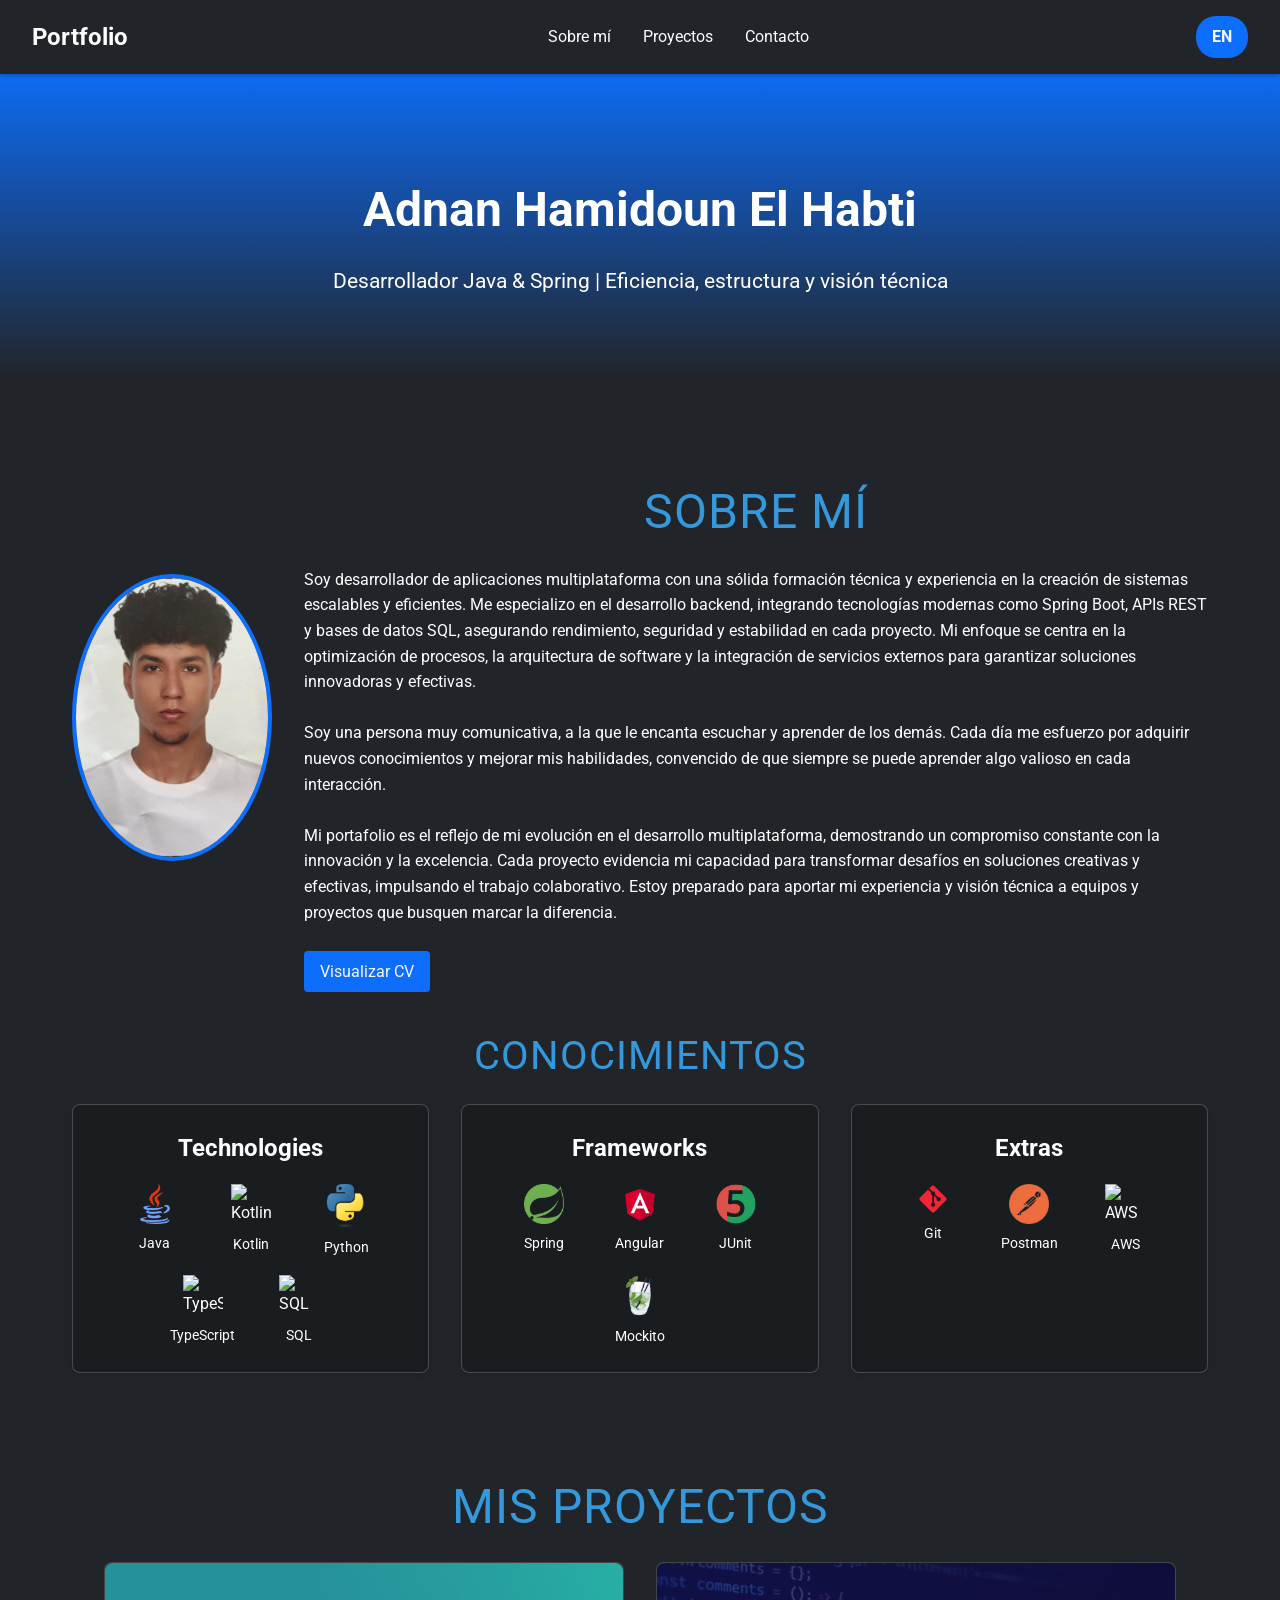
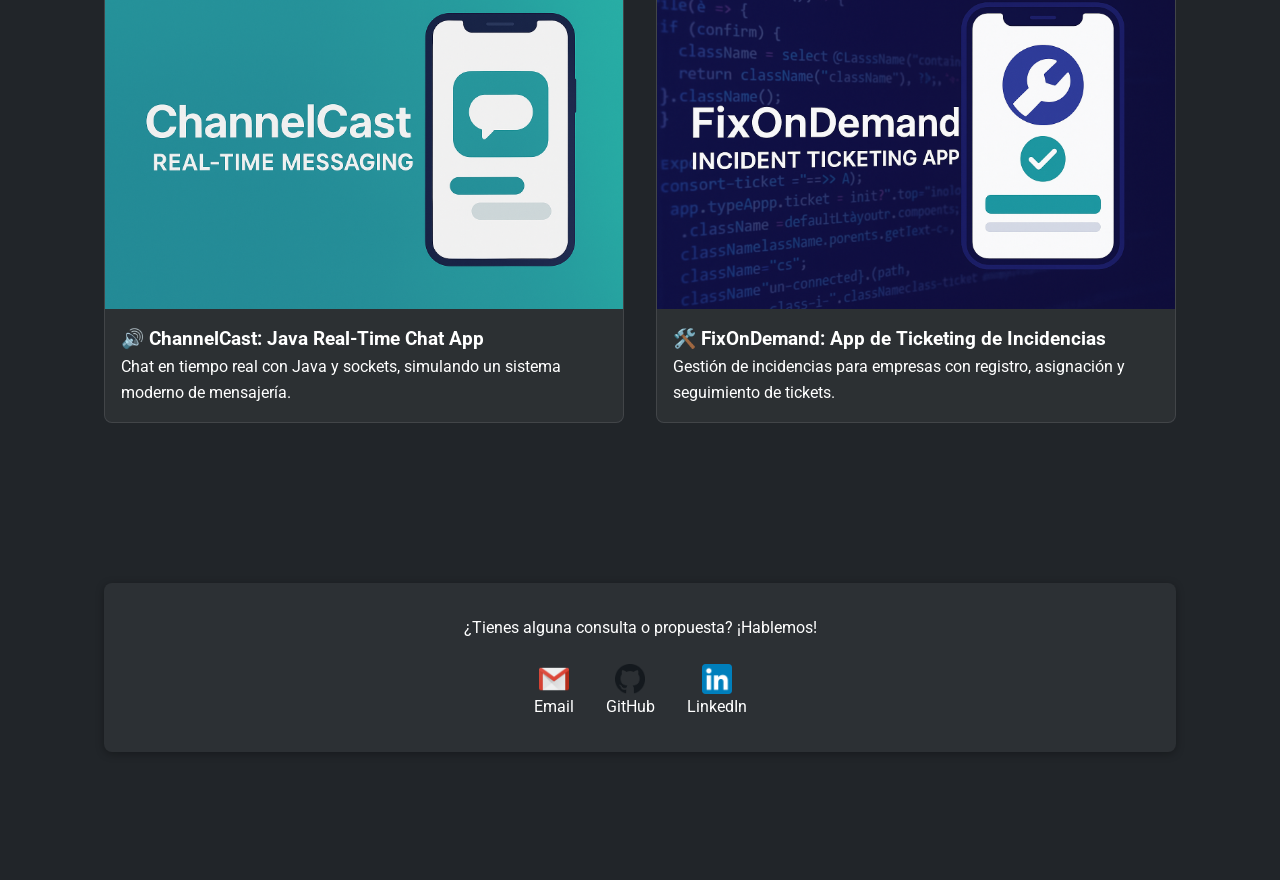
==== commit 28bdde7b: "feat(portfolio): actualizar diseño de secciones y títulos - Redefinidos estilos (fuente Roboto, tama" ====
--- a/index.html
+++ b/index.html
@@ -1,502 +1,558 @@
 <!DOCTYPE html>
 <html lang="es">
-  <head>
-    <meta charset="UTF-8" />
-    <meta http-equiv="X-UA-Compatible" content="IE=edge" />
-    <meta name="viewport" content="width=device-width, initial-scale=1.0" />
-    <title>Adnan Portfolio - Desarrollador Innovador</title>
-    <!-- Fuente Roboto desde Google Fonts -->
-    <link rel="preconnect" href="https://fonts.googleapis.com" />
-    <link rel="preconnect" href="https://fonts.gstatic.com" crossorigin />
-    <link
-      href="https://fonts.googleapis.com/css2?family=Roboto:wght@400;700&display=swap"
-      rel="stylesheet"
-    />
-    <style>
-      /* VARIABLES Y RESET */
-      :root {
-        --color-primary: #0d6efd;
-        --color-secondary: #f8f9fa;
-        --color-background: #212529;
-        --color-text: #ffffff;
-        --neon-color: #00e5ff;
-        --transition-speed: 0.4s;
-        --font-main: "Roboto", sans-serif;
+
+<head>
+  <meta charset="UTF-8" />
+  <meta http-equiv="X-UA-Compatible" content="IE=edge" />
+  <meta name="viewport" content="width=device-width, initial-scale=1.0" />
+  <title>Adnan Portfolio - Desarrollador Innovador</title>
+  <!-- Fuente Roboto desde Google Fonts -->
+  <link rel="preconnect" href="https://fonts.googleapis.com" />
+  <link rel="preconnect" href="https://fonts.gstatic.com" crossorigin />
+  <link href="https://fonts.googleapis.com/css2?family=Roboto:wght@400;700&display=swap" rel="stylesheet" />
+  <style>
+    /* VARIABLES Y RESET */
+    :root {
+      --color-primary: #0d6efd;
+      --color-secondary: #f8f9fa;
+      --color-background: #212529;
+      --color-text: #ffffff;
+      --neon-color: #00e5ff;
+      --transition-speed: 0.4s;
+      --font-main: "Roboto", sans-serif;
+        --title-color: #3498db;
+    }
+
+    * {
+      margin: 0;
+      padding: 0;
+      box-sizing: border-box;
+    }
+
+    body {
+      font-family: var(--font-main);
+      background-color: var(--color-background);
+      color: var(--color-text);
+      line-height: 1.6;
+      overflow-x: hidden;
+      scroll-behavior: smooth;
+    }
+
+    /* BARRA DE NAVEGACIÓN */
+    nav {
+      position: fixed;
+      width: 100%;
+      top: 0;
+      left: 0;
+      background-color: var(--color-background);
+      display: flex;
+      justify-content: space-between;
+      align-items: center;
+      padding: 1rem 2rem;
+      z-index: 1000;
+      box-shadow: 0 2px 4px rgba(0, 0, 0, 0.2);
+    }
+
+    nav .logo {
+      font-size: 1.5rem;
+      font-weight: bold;
+    }
+
+    nav ul {
+      list-style: none;
+      display: flex;
+      margin-left: 2rem;
+    }
+
+    nav ul li {
+      margin: 0 1rem;
+    }
+
+    nav ul li a {
+      color: var(--color-text);
+      text-decoration: none;
+      transition: color var(--transition-speed);
+    }
+
+    nav ul li a:hover {
+      color: var(--neon-color);
+      text-shadow: 0 0 5px var(--neon-color);
+    }
+
+    /* SWITCH DE IDIOMA */
+    #lang-switch {
+      background-color: var(--color-primary);
+      color: var(--color-secondary);
+      padding: 0.5rem 1rem;
+      border-radius: 20px;
+      cursor: pointer;
+      transition: background-color 0.3s;
+      font-weight: bold;
+    }
+
+    #lang-switch:hover {
+      background-color: var(--neon-color);
+    }
+
+    /* MENÚ HAMBURGUESA */
+    .hamburger {
+      display: none;
+      flex-direction: column;
+      cursor: pointer;
+    }
+
+    .hamburger span {
+      height: 4px;
+      width: 25px;
+      background-color: var(--color-text);
+      margin-bottom: 4px;
+      border-radius: 2px;
+      transition: transform var(--transition-speed);
+    }
+
+    .hamburger.open span:nth-child(1) {
+      transform: rotate(45deg) translate(5px, 5px);
+    }
+
+    .hamburger.open span:nth-child(2) {
+      opacity: 0;
+    }
+
+    .hamburger.open span:nth-child(3) {
+      transform: rotate(-45deg) translate(5px, -5px);
+    }
+
+    /* HEADER */
+    header {
+      display: flex;
+      justify-content: center;
+      align-items: center;
+      text-align: center;
+      padding: 7rem 2rem 5rem;
+      background: linear-gradient(to bottom,
+          var(--color-primary),
+          var(--color-background));
+      margin-top: 60px;
+    }
+
+    header .hero-content h1 {
+      font-size: 3rem;
+      margin-bottom: 1rem;
+    }
+
+    header .hero-content p {
+      font-size: 1.3rem;
+    }
+
+    /* CONTENEDOR GENERAL */
+    .container {
+      padding: 4rem 2rem;
+      max-width: 1200px;
+      margin: auto;
+    }
+
+    .reveal {
+      opacity: 0;
+      transform: translateY(20px);
+      transition: opacity var(--transition-speed) ease-out,
+        transform var(--transition-speed) ease-out;
+    }
+
+    .reveal.active {
+      opacity: 1;
+      transform: translateY(0);
+    }
+
+    /* SECCIÓN: SOBRE MÍ */
+    #sobre-mi h2.section-heading {
+  font-size: 3rem; /* Puedes ajustar este tamaño según el diseño */
+}
+    .sobre-mi-contenedor {
+      display: flex;
+      flex-wrap: wrap;
+      gap: 2rem;
+      align-items: center;
+    }
+
+    .sobre-mi-contenedor img.perfil {
+      width: 200px;
+      border-radius: 50%;
+      border: 4px solid var(--color-primary);
+    }
+
+    .sobre-mi-contenedor div {
+      flex: 1;
+    }
+
+    .button-cv {
+      display: inline-block;
+      padding: 0.5rem 1rem;
+      background-color: var(--color-primary);
+      color: var(--color-secondary);
+      text-decoration: none;
+      border-radius: 4px;
+      transition: background var(--transition-speed),
+        box-shadow var(--transition-speed);
+    }
+
+    .button-cv:hover {
+      background-color: var(--neon-color);
+      box-shadow: 0 0 10px var(--neon-color), 0 0 20px var(--neon-color);
+    }
+
+    /* LISTA DE CONOCIMIENTOS */
+    /* Estilo para el título de la sección "Conocimientos" */
+    #conocimientos h3.section-heading {
+  font-size: 3rem;
+}
+.section-title {
+  font-size: 2.5rem;
+  font-weight: bold;
+  color: var(--color-text);
+  text-align: center;
+  transition: text-shadow 0.3s ease;
+}
+
+/* Contenedor general de las cards */
+.skills-grid {
+  display: grid;
+  grid-template-columns: repeat(auto-fit, minmax(300px, 1fr));
+  gap: 2rem;
+  margin-top: 1rem;
+}
+
+/* Cada card o contenedor de categoría (sin neon por defecto) */
+.skill-box {
+  background: rgba(0, 0, 0, 0.2);
+  border: 1px solid rgba(255, 255, 255, 0.2);
+  border-radius: 8px;
+  padding: 1.5rem;
+  box-shadow: 0 2px 8px rgba(0, 0, 0, 0.1);
+  transition: transform 0.3s ease, box-shadow 0.3s ease, background 0.3s ease, border 0.3s ease;
+  cursor: pointer;
+}
+
+/* Neon solo en hover */
+.skill-box:hover {
+  transform: translateY(-5px) scale(1.03);
+  box-shadow: 0 0 20px var(--neon-color), 0 0 30px var(--neon-color);
+  background: rgba(0, 0, 0, 0.3);
+  border: 1px solid var(--neon-color);
+}
+
+/* Título de cada contenedor */
+.skill-box h4 {
+  text-align: center;
+  margin-bottom: 1rem;
+  font-size: 1.5rem;
+  color: var(--color-text);
+  transition: color 0.3s ease;
+}
+.skill-box:hover h4 {
+  color: var(--neon-color);
+}
+
+/* Área interna para los ítems tecnológicos */
+.tech-items {
+  display: flex;
+  flex-wrap: wrap;
+  justify-content: center;
+  gap: 1rem;
+}
+
+/* Cada ítem o tecnología */
+.tech-item {
+  display: flex;
+  flex-direction: column;
+  align-items: center;
+  width: 80px;
+  transition: transform 0.3s ease, filter 0.3s ease;
+}
+
+/* Hover en cada ítem con efecto neon */
+.tech-item:hover {
+  transform: scale(1.1);
+  filter: brightness(1.2);
+  text-shadow: 0 0 5px var(--neon-color);
+}
+
+/* Estilo de las imágenes de cada tecnología */
+.tech-item img {
+  width: 40px;
+  height: auto;
+}
+
+/* Nombre de la tecnología */
+.tech-item span {
+  margin-top: 0.5rem;
+  font-size: 0.9rem;
+  color: var(--color-text);
+}
+
+
+
+    /* SECCIÓN: PROYECTOS */
+    #proyectos h2.section-heading {
+  font-size: 3rem;
+}
+    .proyectos-container {
+      display: grid;
+      grid-template-columns: repeat(auto-fit, minmax(300px, 1fr));
+      gap: 2rem;
+    }
+
+    .proyecto {
+      background: rgba(255, 255, 255, 0.05);
+      border: 1px solid rgba(255, 255, 255, 0.1);
+      border-radius: 8px;
+      text-decoration: none;
+      color: var(--color-text);
+      transition: transform var(--transition-speed),
+        box-shadow var(--transition-speed);
+      display: flex;
+      flex-direction: column;
+    }
+
+    .proyecto:hover {
+      transform: scale(1.05);
+      box-shadow: 0 0 15px var(--neon-color), 0 0 30px var(--neon-color);
+    }
+
+    .proyecto img.proyecto-imagen {
+      width: 100%;
+      height: auto;
+      border-top-left-radius: 8px;
+      border-top-right-radius: 8px;
+    }
+
+    .proyecto-info {
+      padding: 1rem;
+    }
+
+   /* Estilo para la sección de Contacto */
+.contact-wrapper {
+  display: flex;
+  flex-direction: column;
+  align-items: center;
+  gap: 1.5rem;
+  padding: 2rem;
+  background: rgba(255, 255, 255, 0.05);
+  border-radius: 8px;
+  box-shadow: 0 2px 8px rgba(0, 0, 0, 0.3);
+  text-align: center;
+  margin-top: 2rem;
+}
+
+.contact-links {
+  display: flex;
+  justify-content: center;
+  gap: 2rem;
+}
+
+.contact-link {
+  display: flex;
+  flex-direction: column;
+  align-items: center;
+  text-decoration: none;
+  color: var(--color-text);
+  font-size: 1rem;
+  transition: transform 0.3s ease, filter 0.3s ease;
+}
+
+.contact-link:hover {
+  transform: scale(1.1);
+  filter: brightness(1.2);
+}
+
+
+
+    @media screen and (max-width: 768px) {
+      .sobre-mi-contenedor {
+        flex-direction: column;
+        align-items: center;
+        text-align: center;
       }
-      * {
-        margin: 0;
-        padding: 0;
-        box-sizing: border-box;
-      }
-      body {
-        font-family: var(--font-main);
-        background-color: var(--color-background);
-        color: var(--color-text);
-        line-height: 1.6;
-        overflow-x: hidden;
-        scroll-behavior: smooth;
-      }
-      /* BARRA DE NAVEGACIÓN */
-      nav {
-        position: fixed;
-        width: 100%;
-        top: 0;
-        left: 0;
-        background-color: var(--color-background);
-        display: flex;
-        justify-content: space-between;
-        align-items: center;
-        padding: 1rem 2rem;
-        z-index: 1000;
-        box-shadow: 0 2px 4px rgba(0, 0, 0, 0.2);
-      }
-      nav .logo {
-        font-size: 1.5rem;
-        font-weight: bold;
-      }
+
       nav ul {
-        list-style: none;
-        display: flex;
-        margin-left: 2rem;
-      }
-      nav ul li {
-        margin: 0 1rem;
-      }
-      nav ul li a {
-        color: var(--color-text);
-        text-decoration: none;
-        transition: color var(--transition-speed);
-      }
-      nav ul li a:hover {
-        color: var(--neon-color);
-        text-shadow: 0 0 5px var(--neon-color);
-      }
-      /* SWITCH DE IDIOMA */
-      #lang-switch {
-        background-color: var(--color-primary);
-        color: var(--color-secondary);
-        padding: 0.5rem 1rem;
-        border-radius: 20px;
-        cursor: pointer;
-        transition: background-color 0.3s;
-        font-weight: bold;
-      }
-      #lang-switch:hover {
-        background-color: var(--neon-color);
-      }
-      /* MENÚ HAMBURGUESA */
-      .hamburger {
         display: none;
         flex-direction: column;
-        cursor: pointer;
-      }
-      .hamburger span {
-        height: 4px;
-        width: 25px;
-        background-color: var(--color-text);
-        margin-bottom: 4px;
-        border-radius: 2px;
-        transition: transform var(--transition-speed);
-      }
-      .hamburger.open span:nth-child(1) {
-        transform: rotate(45deg) translate(5px, 5px);
-      }
-      .hamburger.open span:nth-child(2) {
-        opacity: 0;
-      }
-      .hamburger.open span:nth-child(3) {
-        transform: rotate(-45deg) translate(5px, -5px);
-      }
-      /* HEADER */
-      header {
-        display: flex;
-        justify-content: center;
-        align-items: center;
-        text-align: center;
-        padding: 7rem 2rem 5rem;
-        background: linear-gradient(
-          to bottom,
-          var(--color-primary),
-          var(--color-background)
-        );
-        margin-top: 60px;
-      }
-      header .hero-content h1 {
-        font-size: 3rem;
-        margin-bottom: 1rem;
-      }
-      header .hero-content p {
-        font-size: 1.3rem;
-      }
-      /* CONTENEDOR GENERAL */
-      .container {
-        padding: 4rem 2rem;
-        max-width: 1200px;
-        margin: auto;
-      }
-      .reveal {
-        opacity: 0;
-        transform: translateY(20px);
-        transition: opacity var(--transition-speed) ease-out,
-          transform var(--transition-speed) ease-out;
-      }
-      .reveal.active {
-        opacity: 1;
-        transform: translateY(0);
-      }
-      /* SECCIÓN: SOBRE MÍ */
-      .sobre-mi-contenedor {
-        display: flex;
-        flex-wrap: wrap;
-        gap: 2rem;
-        align-items: center;
-      }
-      .sobre-mi-contenedor img.perfil {
+        background-color: var(--color-background);
+        position: absolute;
+        top: 60px;
+        right: 2rem;
         width: 200px;
-        border-radius: 50%;
-        border: 4px solid var(--color-primary);
-      }
-      .sobre-mi-contenedor div {
-        flex: 1;
-      }
-      .button-cv {
-        display: inline-block;
-        padding: 0.5rem 1rem;
-        background-color: var(--color-primary);
-        color: var(--color-secondary);
-        text-decoration: none;
-        border-radius: 4px;
-        transition: background var(--transition-speed),
-          box-shadow var(--transition-speed);
-      }
-      .button-cv:hover {
-        background-color: var(--neon-color);
-        box-shadow: 0 0 10px var(--neon-color), 0 0 20px var(--neon-color);
-      }
-      /* LISTA DE CONOCIMIENTOS */
-      .habilidades {
-        list-style: none;
-        display: flex;
-        flex-wrap: wrap;
-        gap: 1rem;
-        margin-top: 1rem;
-      }
-      .habilidades li {
-        display: flex;
-        align-items: center;
-        background: rgba(255, 255, 255, 0.1);
-        padding: 0.3rem 0.6rem;
-        border-radius: 4px;
-        transition: transform var(--transition-speed),
-          box-shadow var(--transition-speed);
-      }
-      .habilidades li:hover {
-        transform: scale(1.05);
-        box-shadow: 0 0 10px var(--neon-color), 0 0 20px var(--neon-color);
-      }
-      .icono-habilidad {
-        width: 20px;
-        margin-right: 0.4rem;
-      }
-      /* SECCIÓN: PROYECTOS */
-      .proyectos-container {
-        display: grid;
-        grid-template-columns: repeat(auto-fit, minmax(300px, 1fr));
-        gap: 2rem;
-      }
-      .proyecto {
-        background: rgba(255, 255, 255, 0.05);
         border: 1px solid rgba(255, 255, 255, 0.1);
         border-radius: 8px;
-        text-decoration: none;
-        color: var(--color-text);
-        transition: transform var(--transition-speed),
-          box-shadow var(--transition-speed);
-        display: flex;
-        flex-direction: column;
-      }
-      .proyecto:hover {
-        transform: scale(1.05);
-        box-shadow: 0 0 15px var(--neon-color), 0 0 30px var(--neon-color);
-      }
-      .proyecto img.proyecto-imagen {
-        width: 100%;
-        height: auto;
-        border-top-left-radius: 8px;
-        border-top-right-radius: 8px;
-      }
-      .proyecto-info {
         padding: 1rem;
       }
-      /* SECCIÓN: CONTACTO */
-
-      .contact-wrapper {
+
+      nav ul.active {
         display: flex;
-        flex-direction: column;
-        gap: 1.5rem;
-        align-items: center;
-        justify-content: center;
+      }
+
+      .hamburger {
+        display: flex;
+      }
+    }
+    .section-heading {
+        font-family: 'Roboto', sans-serif;
+        text-transform: uppercase;
+        letter-spacing: 1px;
         text-align: center;
-        background: rgba(255, 255, 255, 0.05);
-        padding: 2rem;
-        border-radius: 8px;
-        box-shadow: 0 2px 8px rgba(0, 0, 0, 0.3);
+        font-weight: 400;
+        margin: 2rem 0 1rem;
+        color: var(--title-color); /* Aplica el color amigable a los títulos */
       }
-
-      .contact-info p {
-        margin-bottom: 0.5rem;
-        font-size: 1rem;
-        line-height: 1.5;
-      }
-
-      .contact-links {
-        display: flex;
-        gap: 2rem;
-        flex-wrap: wrap;
-        justify-content: center;
-      }
-
-      .contact-link {
-        display: flex;
-        align-items: center;
-        text-decoration: none;
-        color: var(--color-text);
-        font-size: 1rem;
-        gap: 0.5rem;
-        transition: transform 0.3s ease, filter 0.3s ease;
-        padding: 0.5rem 1rem;
-        border: 1px solid transparent;
-        border-radius: 4px;
-      }
-
-      .contact-link:hover {
-        transform: scale(1.05);
-        filter: brightness(1.2);
-        border-color: var(--color-primary);
-      }
-
-      /* FOOTER */
-      footer {
-        text-align: center;
-        padding: 1.5rem;
-        background-color: var(--color-background);
-        border-top: 1px solid rgba(255, 255, 255, 0.1);
-      }
-      footer p {
-        transition: color var(--transition-speed);
-      }
-      /* BOTÓN "VOLVER ARRIBA" */
-      #back-to-top {
-        position: fixed;
-        bottom: 40px;
-        right: 40px;
-        background-color: var(--color-primary);
-        color: var(--color-secondary);
-        padding: 0.5rem 0.75rem;
-        border-radius: 50%;
-        font-size: 1.5rem;
-        text-decoration: none;
-        display: none;
-        transition: transform 0.3s, background-color 0.3s;
-        box-shadow: 0 0 10px rgba(0, 0, 0, 0.3);
-        z-index: 1000;
-      }
-      #back-to-top:hover {
-        transform: scale(1.1);
-        background-color: #0b5ed7;
-      }
-      @media screen and (max-width: 768px) {
-        .sobre-mi-contenedor {
-          flex-direction: column;
-          align-items: center;
-          text-align: center;
-        }
-        nav ul {
-          display: none;
-          flex-direction: column;
-          background-color: var(--color-background);
-          position: absolute;
-          top: 60px;
-          right: 2rem;
-          width: 200px;
-          border: 1px solid rgba(255, 255, 255, 0.1);
-          border-radius: 8px;
-          padding: 1rem;
-        }
-        nav ul.active {
-          display: flex;
-        }
-        .hamburger {
-          display: flex;
-        }
-      }
-    </style>
-  </head>
-  <body>
-    <!-- BARRA DE NAVEGACIÓN -->
-    <nav>
-      <div class="logo">Portfolio</div>
-      <div class="hamburger" tabindex="0">
-        <span></span>
-        <span></span>
-        <span></span>
-      </div>
-      <ul>
-        <li><a href="#sobre-mi" data-i18n="navAbout">Sobre mí</a></li>
-        <li><a href="#proyectos" data-i18n="navProjects">Proyectos</a></li>
-        <li><a href="#contacto" data-i18n="navContact">Contacto</a></li>
-      </ul>
-      <!-- Switch de idioma integrado en el nav -->
-      <div
-        id="lang-switch"
-        role="button"
-        tabindex="0"
-        aria-label="Cambiar idioma"
-      >
-        EN
-      </div>
-    </nav>
-
-    <!-- HEADER -->
-    <header>
-      <div class="hero-content">
-        <h1>Adnan Hamidoun El Habti</h1>
-        <p data-i18n="heroSubtitle">
-          Desarrollador Java & Spring | Eficiencia, estructura y visión técnica
+  </style>
+</head>
+
+<body>
+  <!-- BARRA DE NAVEGACIÓN -->
+  <nav>
+    <div class="logo">Portfolio</div>
+    <div class="hamburger" tabindex="0">
+      <span></span>
+      <span></span>
+      <span></span>
+    </div>
+    <ul>
+      <li><a href="#sobre-mi" data-i18n="navAbout">Sobre mí</a></li>
+      <li><a href="#proyectos" data-i18n="navProjects">Proyectos</a></li>
+      <li><a href="#contacto" data-i18n="navContact">Contacto</a></li>
+    </ul>
+    <!-- Switch de idioma integrado en el nav -->
+    <div id="lang-switch" role="button" tabindex="0" aria-label="Cambiar idioma">
+      EN
+    </div>
+  </nav>
+
+  <!-- HEADER -->
+  <header>
+    <div class="hero-content">
+      <h1>Adnan Hamidoun El Habti</h1>
+      <p data-i18n="heroSubtitle">
+        Desarrollador Java & Spring | Eficiencia, estructura y visión técnica
+      </p>
+    </div>
+  </header>
+
+  <!-- SECCIÓN: SOBRE MÍ -->
+  <section id="sobre-mi" class="container reveal">
+    <div class="sobre-mi-contenedor">
+      <img src="./icons/fotoCurriculum.jpg" alt="Foto de Adnan" class="perfil" />
+      <div>
+  <h2 class="section-heading" data-i18n="aboutTitle">Sobre mí</h2>
+          <p data-i18n="aboutText1">
+          Soy desarrollador de aplicaciones multiplataforma con una sólida
+          formación técnica y experiencia en la creación de sistemas
+          escalables y eficientes. Me especializo en el desarrollo backend,
+          integrando tecnologías modernas como Spring Boot, APIs REST y bases
+          de datos SQL, asegurando rendimiento, seguridad y estabilidad en
+          cada proyecto. Mi enfoque se centra en la optimización de procesos,
+          la arquitectura de software y la integración de servicios externos
+          para garantizar soluciones innovadoras y efectivas.
         </p>
-      </div>
-    </header>
-
-    <!-- SECCIÓN: SOBRE MÍ -->
-    <section id="sobre-mi" class="container reveal">
-      <div class="sobre-mi-contenedor">
-        <img
-          src="./icons/fotoCurriculum.jpg"
-          alt="Foto de Adnan"
-          class="perfil"
-        />
-        <div>
-          <h2 data-i18n="aboutTitle">Sobre mí</h2>
-          <p data-i18n="aboutText1">
-            Soy desarrollador de aplicaciones multiplataforma con una sólida
-            formación técnica y experiencia en la creación de sistemas
-            escalables y eficientes. Me especializo en el desarrollo backend,
-            integrando tecnologías modernas como Spring Boot, APIs REST y bases
-            de datos SQL, asegurando rendimiento, seguridad y estabilidad en
-            cada proyecto. Mi enfoque se centra en la optimización de procesos,
-            la arquitectura de software y la integración de servicios externos
-            para garantizar soluciones innovadoras y efectivas.
-          </p>
-          <br />
-          <p data-i18n="aboutText2">
-            Soy una persona muy comunicativa, a la que le encanta escuchar y
-            aprender de los demás. Cada día me esfuerzo por adquirir nuevos
-            conocimientos y mejorar mis habilidades, convencido de que siempre
-            se puede aprender algo valioso en cada interacción.
-          </p>
-          <br />
-          <p data-i18n="aboutText3">
-            Mi portafolio es el reflejo de mi evolución en el desarrollo
-            multiplataforma, demostrando un compromiso constante con la
-            innovación y la excelencia. Cada proyecto evidencia mi capacidad
-            para transformar desafíos en soluciones creativas y efectivas,
-            impulsando el trabajo colaborativo. Estoy preparado para aportar mi
-            experiencia y visión técnica a equipos y proyectos que busquen
-            marcar la diferencia.
-          </p>
-          <br />
-          <a
-            class="button-cv"
-            href="./icons/Curriculum Dev.pdf"
-            download
-            target="_blank"
-            data-i18n="aboutCVButton"
-            >Visualizar CV</a
-          >
-        </div>
-      </div>
-
-      <h3 style="margin-top: 40px" data-i18n="aboutSkills">Conocimientos</h3>
-      <ul class="habilidades">
-        <li>
-          <img src="./icons/html.png" alt="HTML" class="icono-habilidad" /> HTML
-        </li>
-        <li>
-          <img src="./icons/css.png" alt="CSS" class="icono-habilidad" /> CSS
-        </li>
-        <li>
-          <img
-            src="./icons/typescript.png"
-            alt="TypeScript"
-            class="icono-habilidad"
-          />
-          TypeScript
-        </li>
-        <li>
-          <img
-            src="./icons/angular.png"
-            alt="Angular"
-            class="icono-habilidad"
-          />
-          Angular
-        </li>
-        <li>
-          <img src="./icons/spring.png" alt="Spring" class="icono-habilidad" />
-          Spring
-        </li>
-        <li>
-          <img src="./icons/java.png" alt="Java" class="icono-habilidad" /> Java
-        </li>
-        <li>
-          <img src="./icons/sql.png" alt="MySQL" class="icono-habilidad" /> SQL
-        </li>
-        <li>
-          <img src="./icons/git.png" alt="Git" class="icono-habilidad" /> Git
-        </li>
-        <li>
-          <img src="./icons/github.png" alt="GitHub" class="icono-habilidad" />
-          GitHub
-        </li>
-        <li>
-          <img src="./icons/api.png" alt="APIs REST" class="icono-habilidad" />
-          APIs REST
-        </li>
-        <li>
-          <img src="./icons/junit.png" alt="JUnit" class="icono-habilidad" />
-          JUnit
-        </li>
-        <li>
-          <img src="./icons/kotlin.png" alt="Kotlin" class="icono-habilidad" />
-          Kotlin
-        </li>
-        <li>
-          <img src="./icons/linux.png" alt="Linux" class="icono-habilidad" />
-          Linux
-        </li>
-        <li>
-          <img
-            src="./icons/windows.png"
-            alt="Windows"
-            class="icono-habilidad"
-          />
-          Windows
-        </li>
-        <li>
-          <img src="./icons/aws.png" alt="AWS" class="icono-habilidad" /> AWS
-        </li>
-      </ul>
-    </section>
+        <br />
+        <p data-i18n="aboutText2">
+          Soy una persona muy comunicativa, a la que le encanta escuchar y
+          aprender de los demás. Cada día me esfuerzo por adquirir nuevos
+          conocimientos y mejorar mis habilidades, convencido de que siempre
+          se puede aprender algo valioso en cada interacción.
+        </p>
+        <br />
+        <p data-i18n="aboutText3">
+          Mi portafolio es el reflejo de mi evolución en el desarrollo
+          multiplataforma, demostrando un compromiso constante con la
+          innovación y la excelencia. Cada proyecto evidencia mi capacidad
+          para transformar desafíos en soluciones creativas y efectivas,
+          impulsando el trabajo colaborativo. Estoy preparado para aportar mi
+          experiencia y visión técnica a equipos y proyectos que busquen
+          marcar la diferencia.
+        </p>
+        <br />
+        <a class="button-cv" href="./icons/Curriculum Back End.pdf" download target="_blank"
+          data-i18n="aboutCVButton">Visualizar CV</a>
+      </div>
+    </div>
+
+  <h3 class="section-heading section-title" data-i18n="aboutSkills">Conocimientos</h3>
+  <div class="skills-grid">
+  <!-- Contenedor: Lenguajes de Programación -->
+  <div class="skill-box" id="lenguajes">
+    <h4>Technologies</h4>
+    <div class="tech-items">
+      <div class="tech-item">
+        <img src="./icons/java.png" alt="Java" class="icono-habilidad" />
+        <span>Java</span>
+      </div>
+      <div class="tech-item">
+        <img src="./icons/kotlin.png" alt="Kotlin" class="icono-habilidad" />
+        <span>Kotlin</span>
+      </div>
+      <div class="tech-item">
+        <img src="./icons/python.png" alt="HTML" class="icono-habilidad" />
+        <span>Python</span>
+      </div>
+      <div class="tech-item">
+        <img src="./icons/typescript.png" alt="TypeScript" class="icono-habilidad" />
+        <span>TypeScript</span>
+      </div>
+      <div class="tech-item">
+        <img src="./icons/sql.png" alt="SQL" class="icono-habilidad" />
+        <span>SQL</span>
+      </div>
+    </div>
+  </div>
+
+  <!-- Contenedor: Frameworks -->
+  <div class="skill-box" id="frameworks">
+    <h4>Frameworks</h4>
+    <div class="tech-items">
+      <div class="tech-item">
+        <img src="./icons/spring.png" alt="Spring" class="icono-habilidad" />
+        <span>Spring</span>
+      </div>
+      <div class="tech-item">
+        <img src="./icons/angular.png" alt="Angular" class="icono-habilidad" />
+        <span>Angular</span>
+      </div>
+      <div class="tech-item">
+        <img src="./icons/junit.png" alt="JUnit" class="icono-habilidad" />
+        <span>JUnit</span>
+      </div>
+      <div class="tech-item">
+        <img src="./icons/mockito.png" alt="Mockito" class="icono-habilidad" />
+        <span>Mockito</span>
+      </div>
+    </div>
+  </div>
+
+  <!-- Contenedor: Herramientas de Desarrollo -->
+  <div class="skill-box" id="herramientas">
+    <h4>Extras</h4>
+    <div class="tech-items">
+      <div class="tech-item">
+        <img src="./icons/git.png" alt="Git" class="icono-habilidad" />
+        <span>Git</span>
+      </div>
+      <div class="tech-item">
+        <img src="./icons/postman.png" alt="Postman" class="icono-habilidad" />
+        <span>Postman</span>
+      </div>
+      <div class="tech-item">
+        <img src="./icons/aws.png" alt="AWS" class="icono-habilidad" />
+        <span>AWS</span>
+      </div>
+    </div>
+  </div>
+</div>
+
 
     <!-- SECCIÓN: PROYECTOS -->
     <section id="proyectos" class="container reveal">
-      <h2 data-i18n="projectsTitle">Mis Proyectos</h2>
-      <div class="proyectos-container">
+  <h2 class="section-heading" data-i18n="projectsTitle">Mis Proyectos</h2>      <div class="proyectos-container">
         <a href="channelcast.html" class="proyecto">
-          <img
-            src="./icons/channelCast.png"
-            alt="ChannelCast"
-            class="proyecto-imagen"
-          />
+          <img src="./icons/channelCast.png" alt="ChannelCast" class="proyecto-imagen" />
           <div class="proyecto-info">
             <h3>🔊 ChannelCast: Java Real-Time Chat App</h3>
             <p data-i18n="project1Desc">
@@ -506,11 +562,7 @@
           </div>
         </a>
         <a href="fixOnDemand.html" class="proyecto">
-          <img
-            src="./icons/fixOnDemand.png"
-            alt="FixOnDemand"
-            class="proyecto-imagen"
-          />
+          <img src="./icons/fixOnDemand.png" alt="FixOnDemand" class="proyecto-imagen" />
           <div class="proyecto-info">
             <h3>🛠️ FixOnDemand: App de Ticketing de Incidencias</h3>
             <p data-i18n="project2Desc">
@@ -522,74 +574,28 @@
       </div>
     </section>
 
-    <!-- SECCIÓN: CONTACTO Mejorada -->
-    <section id="contacto" class="container reveal">
-      <div class="contact-wrapper">
-        <div class="contact-info">
-          <p data-i18n="contactText">
-            ¿Tienes alguna consulta o propuesta? ¡Hablemos!
-          </p>
-        </div>
-        <div class="contact-links">
-          <a
-            href="mailto:adnanhamidoun@gmail.com"
-            class="contact-link"
-            aria-label="Email"
-          >
-            <img
-              src="./icons/gmail.png"
-              alt="Email"
-              class="social-icon"
-              width="30"
-            />
-            <span>Email</span>
-          </a>
-          <a
-            href="https://github.com/adnanhamidoun/-Portfolio"
-            target="_blank"
-            class="contact-link"
-            aria-label="GitHub"
-          >
-            <img
-              src="./icons/github.png"
-              alt="GitHub"
-              class="social-icon"
-              width="30"
-            />
-            <span>GitHub</span>
-          </a>
-          <a
-            href="https://www.linkedin.com/in/adnan-hamidoun-el-habti-252079311/"
-            target="_blank"
-            class="contact-link"
-            aria-label="LinkedIn"
-          >
-            <img
-              src="./icons/linkedin.png"
-              alt="LinkedIn"
-              class="social-icon"
-              width="30"
-            />
-            <span>LinkedIn</span>
-          </a>
-        </div>
-      </div>
-    </section>
-
-    <!-- FOOTER -->
-    <footer>
-      <div class="container">
-        <p>
-          &copy; 2025 Adnan.
-          <span data-i18n="footerText"
-            >Creatividad en libertad: nada de derechos reservados.</span
-          >
-        </p>
-      </div>
-    </footer>
-
-    <!-- BOTÓN: VOLVER ARRIBA -->
-    <a href="#" id="back-to-top" title="Volver arriba">↑</a>
+    <!-- SECCIÓN: CONTACTO -->
+<section id="contacto" class="container reveal">
+  <div class="contact-wrapper">
+    <div class="contact-info">
+      <p data-i18n="contactText">¿Tienes alguna consulta o propuesta? ¡Hablemos!</p>
+    </div>
+    <div class="contact-links">
+      <a href="mailto:adnanhamidoun@gmail.com" class="contact-link" aria-label="Email">
+        <img src="./icons/gmail.png" alt="Email" class="social-icon" width="30" />
+        <span>Email</span>
+      </a>
+      <a href="https://github.com/adnanhamidoun/-Portfolio" target="_blank" class="contact-link" aria-label="GitHub">
+        <img src="./icons/github.png" alt="GitHub" class="social-icon" width="30" />
+        <span>GitHub</span>
+      </a>
+      <a href="https://www.linkedin.com/in/adnan-hamidoun-el-habti-252079311/" target="_blank" class="contact-link" aria-label="LinkedIn">
+        <img src="./icons/linkedin.png" alt="LinkedIn" class="social-icon" width="30" />
+        <span>LinkedIn</span>
+      </a>
+    </div>
+  </div>
+</section>
 
     <script>
       // Función para revelar elementos al hacer scroll
@@ -733,5 +739,6 @@
         if (event.key === "Enter") langSwitch.click();
       });
     </script>
-  </body>
-</html>
+</body>
+
+</html>
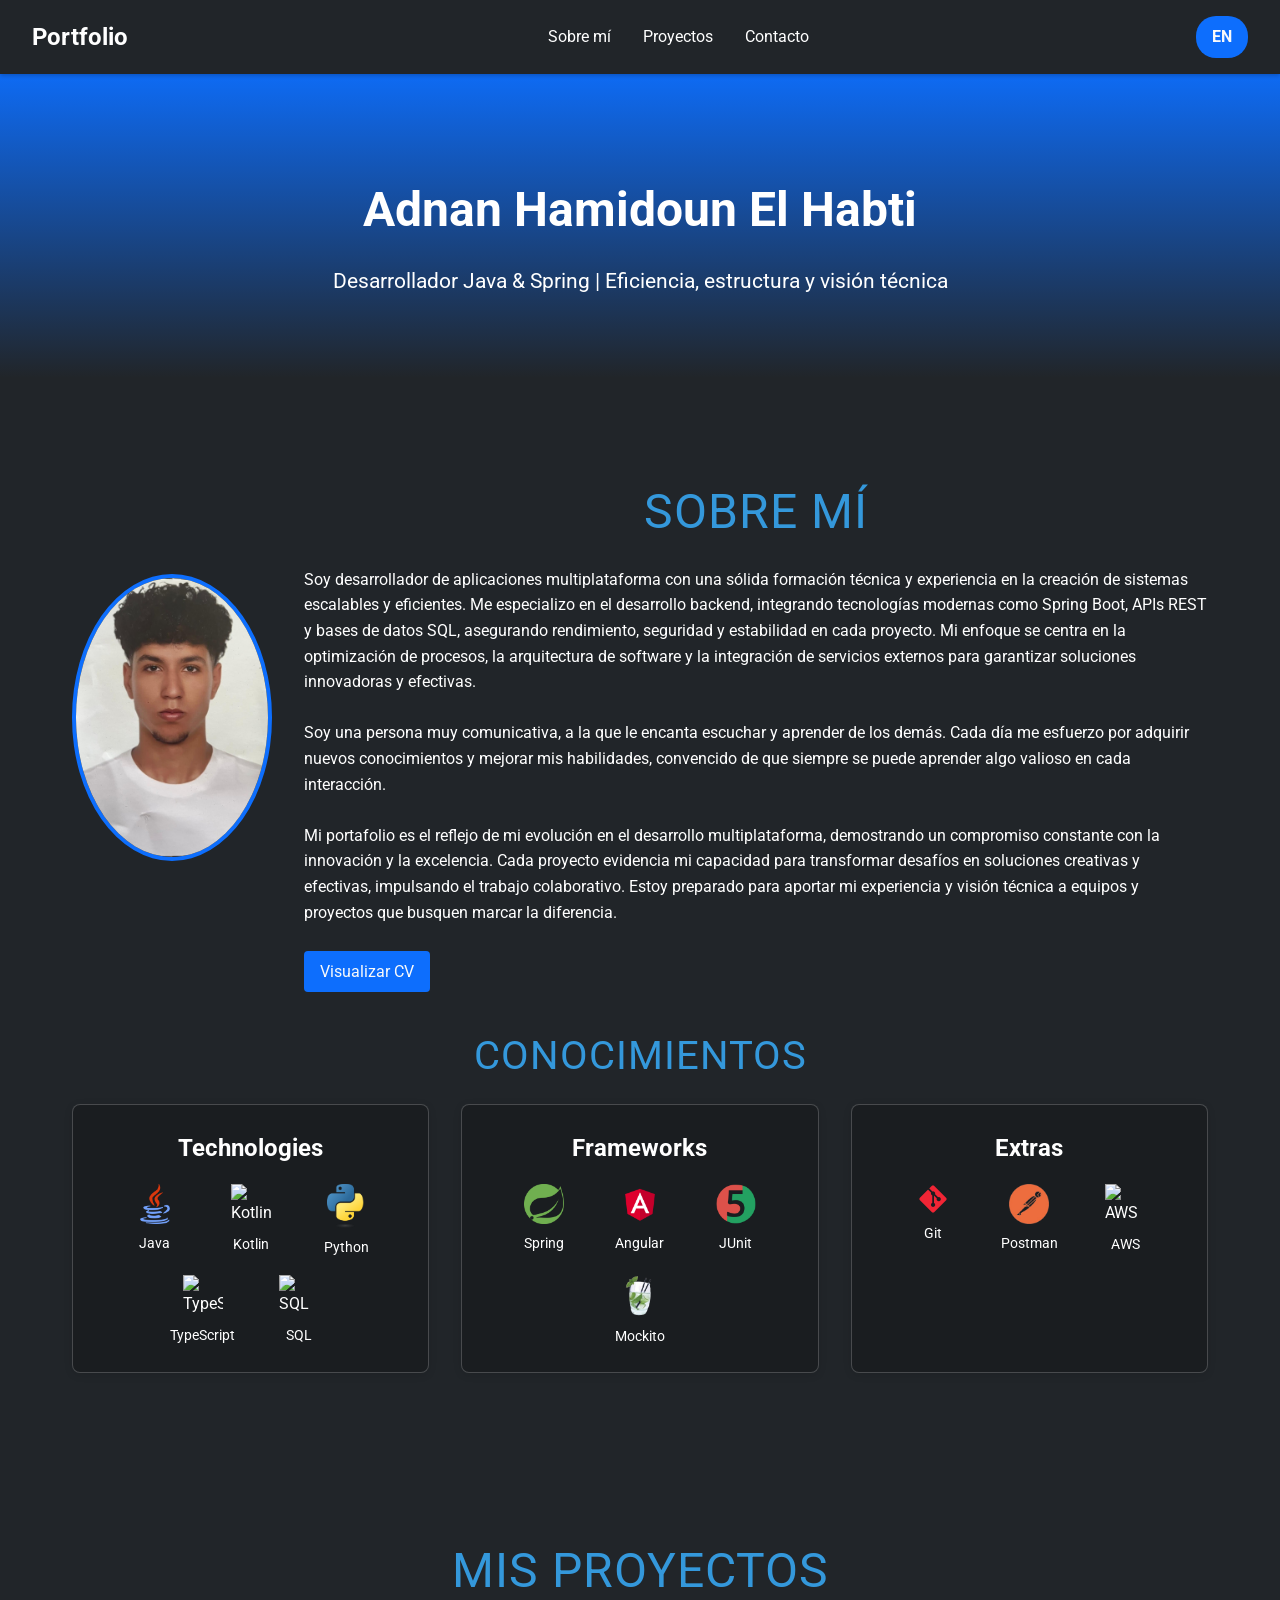
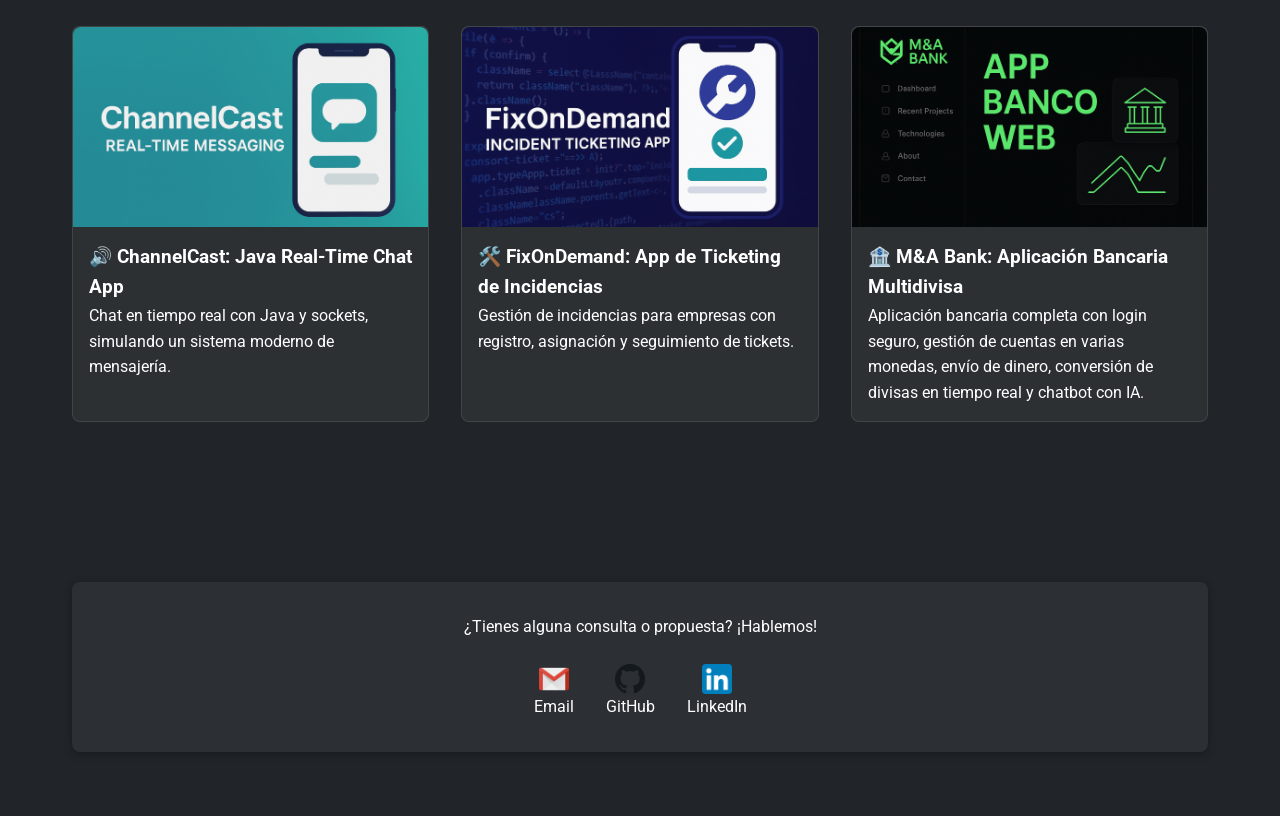
==== commit 111930d7: "Mejorado todo el portafolio y añadido un nuevo proyecto personal" ====
--- a/index.html
+++ b/index.html
@@ -1,558 +1,615 @@
 <!DOCTYPE html>
 <html lang="es">
-
-<head>
-  <meta charset="UTF-8" />
-  <meta http-equiv="X-UA-Compatible" content="IE=edge" />
-  <meta name="viewport" content="width=device-width, initial-scale=1.0" />
-  <title>Adnan Portfolio - Desarrollador Innovador</title>
-  <!-- Fuente Roboto desde Google Fonts -->
-  <link rel="preconnect" href="https://fonts.googleapis.com" />
-  <link rel="preconnect" href="https://fonts.gstatic.com" crossorigin />
-  <link href="https://fonts.googleapis.com/css2?family=Roboto:wght@400;700&display=swap" rel="stylesheet" />
-  <style>
-    /* VARIABLES Y RESET */
-    :root {
-      --color-primary: #0d6efd;
-      --color-secondary: #f8f9fa;
-      --color-background: #212529;
-      --color-text: #ffffff;
-      --neon-color: #00e5ff;
-      --transition-speed: 0.4s;
-      --font-main: "Roboto", sans-serif;
+  <head>
+    <meta charset="UTF-8" />
+    <meta http-equiv="X-UA-Compatible" content="IE=edge" />
+    <meta name="viewport" content="width=device-width, initial-scale=1.0" />
+    <title>Adnan Portfolio - Desarrollador Innovador</title>
+    <!-- Fuente Roboto desde Google Fonts -->
+    <link rel="preconnect" href="https://fonts.googleapis.com" />
+    <link rel="preconnect" href="https://fonts.gstatic.com" crossorigin />
+    <link
+      href="https://fonts.googleapis.com/css2?family=Roboto:wght@400;700&display=swap"
+      rel="stylesheet"
+    />
+    <style>
+      /* VARIABLES Y RESET */
+      :root {
+        --color-primary: #0d6efd;
+        --color-secondary: #f8f9fa;
+        --color-background: #212529;
+        --color-text: #ffffff;
+        --neon-color: #00e5ff;
+        --transition-speed: 0.4s;
+        --font-main: "Roboto", sans-serif;
         --title-color: #3498db;
-    }
-
-    * {
-      margin: 0;
-      padding: 0;
-      box-sizing: border-box;
-    }
-
-    body {
-      font-family: var(--font-main);
-      background-color: var(--color-background);
-      color: var(--color-text);
-      line-height: 1.6;
-      overflow-x: hidden;
-      scroll-behavior: smooth;
-    }
-
-    /* BARRA DE NAVEGACIÓN */
-    nav {
-      position: fixed;
-      width: 100%;
-      top: 0;
-      left: 0;
-      background-color: var(--color-background);
-      display: flex;
-      justify-content: space-between;
-      align-items: center;
-      padding: 1rem 2rem;
-      z-index: 1000;
-      box-shadow: 0 2px 4px rgba(0, 0, 0, 0.2);
-    }
-
-    nav .logo {
-      font-size: 1.5rem;
-      font-weight: bold;
-    }
-
-    nav ul {
-      list-style: none;
-      display: flex;
-      margin-left: 2rem;
-    }
-
-    nav ul li {
-      margin: 0 1rem;
-    }
-
-    nav ul li a {
-      color: var(--color-text);
-      text-decoration: none;
-      transition: color var(--transition-speed);
-    }
-
-    nav ul li a:hover {
-      color: var(--neon-color);
-      text-shadow: 0 0 5px var(--neon-color);
-    }
-
-    /* SWITCH DE IDIOMA */
-    #lang-switch {
-      background-color: var(--color-primary);
-      color: var(--color-secondary);
-      padding: 0.5rem 1rem;
-      border-radius: 20px;
-      cursor: pointer;
-      transition: background-color 0.3s;
-      font-weight: bold;
-    }
-
-    #lang-switch:hover {
-      background-color: var(--neon-color);
-    }
-
-    /* MENÚ HAMBURGUESA */
-    .hamburger {
-      display: none;
-      flex-direction: column;
-      cursor: pointer;
-    }
-
-    .hamburger span {
-      height: 4px;
-      width: 25px;
-      background-color: var(--color-text);
-      margin-bottom: 4px;
-      border-radius: 2px;
-      transition: transform var(--transition-speed);
-    }
-
-    .hamburger.open span:nth-child(1) {
-      transform: rotate(45deg) translate(5px, 5px);
-    }
-
-    .hamburger.open span:nth-child(2) {
-      opacity: 0;
-    }
-
-    .hamburger.open span:nth-child(3) {
-      transform: rotate(-45deg) translate(5px, -5px);
-    }
-
-    /* HEADER */
-    header {
-      display: flex;
-      justify-content: center;
-      align-items: center;
-      text-align: center;
-      padding: 7rem 2rem 5rem;
-      background: linear-gradient(to bottom,
+      }
+
+      * {
+        margin: 0;
+        padding: 0;
+        box-sizing: border-box;
+      }
+
+      body {
+        font-family: var(--font-main);
+        background-color: var(--color-background);
+        color: var(--color-text);
+        line-height: 1.6;
+        overflow-x: hidden;
+        scroll-behavior: smooth;
+      }
+
+      /* BARRA DE NAVEGACIÓN */
+      nav {
+        position: fixed;
+        width: 100%;
+        top: 0;
+        left: 0;
+        background-color: var(--color-background);
+        display: flex;
+        justify-content: space-between;
+        align-items: center;
+        padding: 1rem 2rem;
+        z-index: 1000;
+        box-shadow: 0 2px 4px rgba(0, 0, 0, 0.2);
+      }
+
+      nav .logo {
+        font-size: 1.5rem;
+        font-weight: bold;
+      }
+
+      nav ul {
+        list-style: none;
+        display: flex;
+        margin-left: 2rem;
+      }
+
+      nav ul li {
+        margin: 0 1rem;
+      }
+
+      nav ul li a {
+        color: var(--color-text);
+        text-decoration: none;
+        transition: color var(--transition-speed);
+      }
+
+      nav ul li a:hover {
+        color: var(--neon-color);
+        text-shadow: 0 0 5px var(--neon-color);
+      }
+
+      /* SWITCH DE IDIOMA */
+      #lang-switch {
+        background-color: var(--color-primary);
+        color: var(--color-secondary);
+        padding: 0.5rem 1rem;
+        border-radius: 20px;
+        cursor: pointer;
+        transition: background-color 0.3s;
+        font-weight: bold;
+      }
+
+      #lang-switch:hover {
+        background-color: var(--neon-color);
+      }
+
+      /* MENÚ HAMBURGUESA */
+      .hamburger {
+        display: none;
+        flex-direction: column;
+        cursor: pointer;
+      }
+
+      .hamburger span {
+        height: 4px;
+        width: 25px;
+        background-color: var(--color-text);
+        margin-bottom: 4px;
+        border-radius: 2px;
+        transition: transform var(--transition-speed);
+      }
+
+      .hamburger.open span:nth-child(1) {
+        transform: rotate(45deg) translate(5px, 5px);
+      }
+
+      .hamburger.open span:nth-child(2) {
+        opacity: 0;
+      }
+
+      .hamburger.open span:nth-child(3) {
+        transform: rotate(-45deg) translate(5px, -5px);
+      }
+
+      /* HEADER */
+      header {
+        display: flex;
+        justify-content: center;
+        align-items: center;
+        text-align: center;
+        padding: 7rem 2rem 5rem;
+        background: linear-gradient(
+          to bottom,
           var(--color-primary),
-          var(--color-background));
-      margin-top: 60px;
-    }
-
-    header .hero-content h1 {
-      font-size: 3rem;
-      margin-bottom: 1rem;
-    }
-
-    header .hero-content p {
-      font-size: 1.3rem;
-    }
-
-    /* CONTENEDOR GENERAL */
-    .container {
-      padding: 4rem 2rem;
-      max-width: 1200px;
-      margin: auto;
-    }
-
-    .reveal {
-      opacity: 0;
-      transform: translateY(20px);
-      transition: opacity var(--transition-speed) ease-out,
-        transform var(--transition-speed) ease-out;
-    }
-
-    .reveal.active {
-      opacity: 1;
-      transform: translateY(0);
-    }
-
-    /* SECCIÓN: SOBRE MÍ */
-    #sobre-mi h2.section-heading {
-  font-size: 3rem; /* Puedes ajustar este tamaño según el diseño */
-}
-    .sobre-mi-contenedor {
-      display: flex;
-      flex-wrap: wrap;
-      gap: 2rem;
-      align-items: center;
-    }
-
-    .sobre-mi-contenedor img.perfil {
-      width: 200px;
-      border-radius: 50%;
-      border: 4px solid var(--color-primary);
-    }
-
-    .sobre-mi-contenedor div {
-      flex: 1;
-    }
-
-    .button-cv {
-      display: inline-block;
-      padding: 0.5rem 1rem;
-      background-color: var(--color-primary);
-      color: var(--color-secondary);
-      text-decoration: none;
-      border-radius: 4px;
-      transition: background var(--transition-speed),
-        box-shadow var(--transition-speed);
-    }
-
-    .button-cv:hover {
-      background-color: var(--neon-color);
-      box-shadow: 0 0 10px var(--neon-color), 0 0 20px var(--neon-color);
-    }
-
-    /* LISTA DE CONOCIMIENTOS */
-    /* Estilo para el título de la sección "Conocimientos" */
-    #conocimientos h3.section-heading {
-  font-size: 3rem;
-}
-.section-title {
-  font-size: 2.5rem;
-  font-weight: bold;
-  color: var(--color-text);
-  text-align: center;
-  transition: text-shadow 0.3s ease;
-}
-
-/* Contenedor general de las cards */
-.skills-grid {
-  display: grid;
-  grid-template-columns: repeat(auto-fit, minmax(300px, 1fr));
-  gap: 2rem;
-  margin-top: 1rem;
-}
-
-/* Cada card o contenedor de categoría (sin neon por defecto) */
-.skill-box {
-  background: rgba(0, 0, 0, 0.2);
-  border: 1px solid rgba(255, 255, 255, 0.2);
-  border-radius: 8px;
-  padding: 1.5rem;
-  box-shadow: 0 2px 8px rgba(0, 0, 0, 0.1);
-  transition: transform 0.3s ease, box-shadow 0.3s ease, background 0.3s ease, border 0.3s ease;
-  cursor: pointer;
-}
-
-/* Neon solo en hover */
-.skill-box:hover {
-  transform: translateY(-5px) scale(1.03);
-  box-shadow: 0 0 20px var(--neon-color), 0 0 30px var(--neon-color);
-  background: rgba(0, 0, 0, 0.3);
-  border: 1px solid var(--neon-color);
-}
-
-/* Título de cada contenedor */
-.skill-box h4 {
-  text-align: center;
-  margin-bottom: 1rem;
-  font-size: 1.5rem;
-  color: var(--color-text);
-  transition: color 0.3s ease;
-}
-.skill-box:hover h4 {
-  color: var(--neon-color);
-}
-
-/* Área interna para los ítems tecnológicos */
-.tech-items {
-  display: flex;
-  flex-wrap: wrap;
-  justify-content: center;
-  gap: 1rem;
-}
-
-/* Cada ítem o tecnología */
-.tech-item {
-  display: flex;
-  flex-direction: column;
-  align-items: center;
-  width: 80px;
-  transition: transform 0.3s ease, filter 0.3s ease;
-}
-
-/* Hover en cada ítem con efecto neon */
-.tech-item:hover {
-  transform: scale(1.1);
-  filter: brightness(1.2);
-  text-shadow: 0 0 5px var(--neon-color);
-}
-
-/* Estilo de las imágenes de cada tecnología */
-.tech-item img {
-  width: 40px;
-  height: auto;
-}
-
-/* Nombre de la tecnología */
-.tech-item span {
-  margin-top: 0.5rem;
-  font-size: 0.9rem;
-  color: var(--color-text);
-}
-
-
-
-    /* SECCIÓN: PROYECTOS */
-    #proyectos h2.section-heading {
-  font-size: 3rem;
-}
-    .proyectos-container {
-      display: grid;
-      grid-template-columns: repeat(auto-fit, minmax(300px, 1fr));
-      gap: 2rem;
-    }
-
-    .proyecto {
-      background: rgba(255, 255, 255, 0.05);
-      border: 1px solid rgba(255, 255, 255, 0.1);
-      border-radius: 8px;
-      text-decoration: none;
-      color: var(--color-text);
-      transition: transform var(--transition-speed),
-        box-shadow var(--transition-speed);
-      display: flex;
-      flex-direction: column;
-    }
-
-    .proyecto:hover {
-      transform: scale(1.05);
-      box-shadow: 0 0 15px var(--neon-color), 0 0 30px var(--neon-color);
-    }
-
-    .proyecto img.proyecto-imagen {
-      width: 100%;
-      height: auto;
-      border-top-left-radius: 8px;
-      border-top-right-radius: 8px;
-    }
-
-    .proyecto-info {
-      padding: 1rem;
-    }
-
-   /* Estilo para la sección de Contacto */
-.contact-wrapper {
-  display: flex;
-  flex-direction: column;
-  align-items: center;
-  gap: 1.5rem;
-  padding: 2rem;
-  background: rgba(255, 255, 255, 0.05);
-  border-radius: 8px;
-  box-shadow: 0 2px 8px rgba(0, 0, 0, 0.3);
-  text-align: center;
-  margin-top: 2rem;
-}
-
-.contact-links {
-  display: flex;
-  justify-content: center;
-  gap: 2rem;
-}
-
-.contact-link {
-  display: flex;
-  flex-direction: column;
-  align-items: center;
-  text-decoration: none;
-  color: var(--color-text);
-  font-size: 1rem;
-  transition: transform 0.3s ease, filter 0.3s ease;
-}
-
-.contact-link:hover {
-  transform: scale(1.1);
-  filter: brightness(1.2);
-}
-
-
-
-    @media screen and (max-width: 768px) {
+          var(--color-background)
+        );
+        margin-top: 60px;
+      }
+
+      header .hero-content h1 {
+        font-size: 3rem;
+        margin-bottom: 1rem;
+      }
+
+      header .hero-content p {
+        font-size: 1.3rem;
+      }
+
+      /* CONTENEDOR GENERAL */
+      .container {
+        padding: 4rem 2rem;
+        max-width: 1200px;
+        margin: auto;
+      }
+
+      .reveal {
+        opacity: 0;
+        transform: translateY(20px);
+        transition: opacity var(--transition-speed) ease-out,
+          transform var(--transition-speed) ease-out;
+      }
+
+      .reveal.active {
+        opacity: 1;
+        transform: translateY(0);
+      }
+
+      /* SECCIÓN: SOBRE MÍ */
+      #sobre-mi h2.section-heading {
+        font-size: 3rem; /* Puedes ajustar este tamaño según el diseño */
+      }
       .sobre-mi-contenedor {
+        display: flex;
+        flex-wrap: wrap;
+        gap: 2rem;
+        align-items: center;
+      }
+
+      .sobre-mi-contenedor img.perfil {
+        width: 200px;
+        border-radius: 50%;
+        border: 4px solid var(--color-primary);
+      }
+
+      .sobre-mi-contenedor div {
+        flex: 1;
+      }
+
+      .button-cv {
+        display: inline-block;
+        padding: 0.5rem 1rem;
+        background-color: var(--color-primary);
+        color: var(--color-secondary);
+        text-decoration: none;
+        border-radius: 4px;
+        transition: background var(--transition-speed),
+          box-shadow var(--transition-speed);
+      }
+
+      .button-cv:hover {
+        background-color: var(--neon-color);
+        box-shadow: 0 0 10px var(--neon-color), 0 0 20px var(--neon-color);
+      }
+
+      /* LISTA DE CONOCIMIENTOS */
+      /* Estilo para el título de la sección "Conocimientos" */
+      #conocimientos h3.section-heading {
+        font-size: 3rem;
+      }
+      .section-title {
+        font-size: 2.5rem;
+        font-weight: bold;
+        color: var(--color-text);
+        text-align: center;
+        transition: text-shadow 0.3s ease;
+      }
+
+      /* Contenedor general de las cards */
+      .skills-grid {
+        display: grid;
+        grid-template-columns: repeat(auto-fit, minmax(300px, 1fr));
+        gap: 2rem;
+        margin-top: 1rem;
+      }
+
+      /* Cada card o contenedor de categoría (sin neon por defecto) */
+      .skill-box {
+        background: rgba(0, 0, 0, 0.2);
+        border: 1px solid rgba(255, 255, 255, 0.2);
+        border-radius: 8px;
+        padding: 1.5rem;
+        box-shadow: 0 2px 8px rgba(0, 0, 0, 0.1);
+        transition: transform 0.3s ease, box-shadow 0.3s ease,
+          background 0.3s ease, border 0.3s ease;
+        cursor: pointer;
+      }
+
+      /* Neon solo en hover */
+      .skill-box:hover {
+        transform: translateY(-5px) scale(1.03);
+        box-shadow: 0 0 20px var(--neon-color), 0 0 30px var(--neon-color);
+        background: rgba(0, 0, 0, 0.3);
+        border: 1px solid var(--neon-color);
+      }
+
+      /* Título de cada contenedor */
+      .skill-box h4 {
+        text-align: center;
+        margin-bottom: 1rem;
+        font-size: 1.5rem;
+        color: var(--color-text);
+        transition: color 0.3s ease;
+      }
+      .skill-box:hover h4 {
+        color: var(--neon-color);
+      }
+
+      /* Área interna para los ítems tecnológicos */
+      .tech-items {
+        display: flex;
+        flex-wrap: wrap;
+        justify-content: center;
+        gap: 1rem;
+      }
+
+      /* Cada ítem o tecnología */
+      .tech-item {
+        display: flex;
         flex-direction: column;
         align-items: center;
-        text-align: center;
-      }
-
-      nav ul {
-        display: none;
-        flex-direction: column;
-        background-color: var(--color-background);
-        position: absolute;
-        top: 60px;
-        right: 2rem;
-        width: 200px;
+        width: 80px;
+        transition: transform 0.3s ease, filter 0.3s ease;
+      }
+
+      /* Hover en cada ítem con efecto neon */
+      .tech-item:hover {
+        transform: scale(1.1);
+        filter: brightness(1.2);
+        text-shadow: 0 0 5px var(--neon-color);
+      }
+
+      /* Estilo de las imágenes de cada tecnología */
+      .tech-item img {
+        width: 40px;
+        height: auto;
+      }
+
+      /* Nombre de la tecnología */
+      .tech-item span {
+        margin-top: 0.5rem;
+        font-size: 0.9rem;
+        color: var(--color-text);
+      }
+
+      /* SECCIÓN: PROYECTOS */
+      #proyectos h2.section-heading {
+        font-size: 3rem;
+      }
+      .proyectos-container {
+        display: grid;
+        grid-template-columns: repeat(auto-fit, minmax(300px, 1fr));
+        gap: 2rem;
+      }
+
+      .proyecto {
+        background: rgba(255, 255, 255, 0.05);
         border: 1px solid rgba(255, 255, 255, 0.1);
         border-radius: 8px;
+        text-decoration: none;
+        color: var(--color-text);
+        transition: transform var(--transition-speed),
+          box-shadow var(--transition-speed);
+        display: flex;
+        flex-direction: column;
+      }
+
+      .proyecto:hover {
+        transform: scale(1.05);
+        box-shadow: 0 0 15px var(--neon-color), 0 0 30px var(--neon-color);
+      }
+
+      .proyecto img.proyecto-imagen {
+        width: 100%;
+        height: 200px;
+        object-fit: cover;
+        border-top-left-radius: 8px;
+        border-top-right-radius: 8px;
+      }
+
+      .proyecto-info {
         padding: 1rem;
       }
 
-      nav ul.active {
-        display: flex;
-      }
-
-      .hamburger {
-        display: flex;
-      }
-    }
-    .section-heading {
-        font-family: 'Roboto', sans-serif;
+      /* SECCIÓN: CONTACTO */
+      .contact-wrapper {
+        display: flex;
+        flex-direction: column;
+        align-items: center;
+        gap: 1.5rem;
+        padding: 2rem;
+        background: rgba(255, 255, 255, 0.05);
+        border-radius: 8px;
+        box-shadow: 0 2px 8px rgba(0, 0, 0, 0.3);
+        text-align: center;
+        margin-top: 2rem;
+      }
+
+      .contact-links {
+        display: flex;
+        justify-content: center;
+        gap: 2rem;
+      }
+
+      .contact-link {
+        display: flex;
+        flex-direction: column;
+        align-items: center;
+        text-decoration: none;
+        color: var(--color-text);
+        font-size: 1rem;
+        transition: transform 0.3s ease, filter 0.3s ease;
+      }
+
+      .contact-link:hover {
+        transform: scale(1.1);
+        filter: brightness(1.2);
+      }
+
+      @media screen and (max-width: 768px) {
+        .sobre-mi-contenedor {
+          flex-direction: column;
+          align-items: center;
+          text-align: center;
+        }
+
+        nav ul {
+          display: none;
+          flex-direction: column;
+          background-color: var(--color-background);
+          position: absolute;
+          top: 60px;
+          right: 2rem;
+          width: 200px;
+          border: 1px solid rgba(255, 255, 255, 0.1);
+          border-radius: 8px;
+          padding: 1rem;
+        }
+
+        nav ul.active {
+          display: flex;
+        }
+
+        .hamburger {
+          display: flex;
+        }
+      }
+
+      .section-heading {
+        font-family: "Roboto", sans-serif;
         text-transform: uppercase;
         letter-spacing: 1px;
         text-align: center;
         font-weight: 400;
         margin: 2rem 0 1rem;
-        color: var(--title-color); /* Aplica el color amigable a los títulos */
-      }
-  </style>
-</head>
-
-<body>
-  <!-- BARRA DE NAVEGACIÓN -->
-  <nav>
-    <div class="logo">Portfolio</div>
-    <div class="hamburger" tabindex="0">
-      <span></span>
-      <span></span>
-      <span></span>
-    </div>
-    <ul>
-      <li><a href="#sobre-mi" data-i18n="navAbout">Sobre mí</a></li>
-      <li><a href="#proyectos" data-i18n="navProjects">Proyectos</a></li>
-      <li><a href="#contacto" data-i18n="navContact">Contacto</a></li>
-    </ul>
-    <!-- Switch de idioma integrado en el nav -->
-    <div id="lang-switch" role="button" tabindex="0" aria-label="Cambiar idioma">
-      EN
-    </div>
-  </nav>
-
-  <!-- HEADER -->
-  <header>
-    <div class="hero-content">
-      <h1>Adnan Hamidoun El Habti</h1>
-      <p data-i18n="heroSubtitle">
-        Desarrollador Java & Spring | Eficiencia, estructura y visión técnica
-      </p>
-    </div>
-  </header>
-
-  <!-- SECCIÓN: SOBRE MÍ -->
-  <section id="sobre-mi" class="container reveal">
-    <div class="sobre-mi-contenedor">
-      <img src="./icons/fotoCurriculum.jpg" alt="Foto de Adnan" class="perfil" />
-      <div>
-  <h2 class="section-heading" data-i18n="aboutTitle">Sobre mí</h2>
+        color: var(--title-color);
+      }
+    </style>
+  </head>
+
+  <body>
+    <!-- BARRA DE NAVEGACIÓN -->
+    <nav>
+      <div class="logo">Portfolio</div>
+      <div class="hamburger" tabindex="0">
+        <span></span>
+        <span></span>
+        <span></span>
+      </div>
+      <ul>
+        <li><a href="#sobre-mi" data-i18n="navAbout">Sobre mí</a></li>
+        <li><a href="#proyectos" data-i18n="navProjects">Proyectos</a></li>
+        <li><a href="#contacto" data-i18n="navContact">Contacto</a></li>
+      </ul>
+      <!-- Switch de idioma integrado en el nav -->
+      <div
+        id="lang-switch"
+        role="button"
+        tabindex="0"
+        aria-label="Cambiar idioma"
+      >
+        EN
+      </div>
+    </nav>
+
+    <!-- HEADER -->
+    <header>
+      <div class="hero-content">
+        <h1>Adnan Hamidoun El Habti</h1>
+        <p data-i18n="heroSubtitle">
+          Desarrollador Java & Spring | Eficiencia, estructura y visión técnica
+        </p>
+      </div>
+    </header>
+
+    <!-- SECCIÓN: SOBRE MÍ -->
+    <section id="sobre-mi" class="container reveal">
+      <div class="sobre-mi-contenedor">
+        <img
+          src="./icons/fotoCurriculum.jpg"
+          alt="Foto de Adnan"
+          class="perfil"
+        />
+        <div>
+          <h2 class="section-heading" data-i18n="aboutTitle">Sobre mí</h2>
           <p data-i18n="aboutText1">
-          Soy desarrollador de aplicaciones multiplataforma con una sólida
-          formación técnica y experiencia en la creación de sistemas
-          escalables y eficientes. Me especializo en el desarrollo backend,
-          integrando tecnologías modernas como Spring Boot, APIs REST y bases
-          de datos SQL, asegurando rendimiento, seguridad y estabilidad en
-          cada proyecto. Mi enfoque se centra en la optimización de procesos,
-          la arquitectura de software y la integración de servicios externos
-          para garantizar soluciones innovadoras y efectivas.
-        </p>
-        <br />
-        <p data-i18n="aboutText2">
-          Soy una persona muy comunicativa, a la que le encanta escuchar y
-          aprender de los demás. Cada día me esfuerzo por adquirir nuevos
-          conocimientos y mejorar mis habilidades, convencido de que siempre
-          se puede aprender algo valioso en cada interacción.
-        </p>
-        <br />
-        <p data-i18n="aboutText3">
-          Mi portafolio es el reflejo de mi evolución en el desarrollo
-          multiplataforma, demostrando un compromiso constante con la
-          innovación y la excelencia. Cada proyecto evidencia mi capacidad
-          para transformar desafíos en soluciones creativas y efectivas,
-          impulsando el trabajo colaborativo. Estoy preparado para aportar mi
-          experiencia y visión técnica a equipos y proyectos que busquen
-          marcar la diferencia.
-        </p>
-        <br />
-        <a class="button-cv" href="./icons/Curriculum Back End.pdf" download target="_blank"
-          data-i18n="aboutCVButton">Visualizar CV</a>
+            Soy desarrollador de aplicaciones multiplataforma con una sólida
+            formación técnica y experiencia en la creación de sistemas
+            escalables y eficientes. Me especializo en el desarrollo backend,
+            integrando tecnologías modernas como Spring Boot, APIs REST y bases
+            de datos SQL, asegurando rendimiento, seguridad y estabilidad en
+            cada proyecto. Mi enfoque se centra en la optimización de procesos,
+            la arquitectura de software y la integración de servicios externos
+            para garantizar soluciones innovadoras y efectivas.
+          </p>
+          <br />
+          <p data-i18n="aboutText2">
+            Soy una persona muy comunicativa, a la que le encanta escuchar y
+            aprender de los demás. Cada día me esfuerzo por adquirir nuevos
+            conocimientos y mejorar mis habilidades, convencido de que siempre
+            se puede aprender algo valioso en cada interacción.
+          </p>
+          <br />
+          <p data-i18n="aboutText3">
+            Mi portafolio es el reflejo de mi evolución en el desarrollo
+            multiplataforma, demostrando un compromiso constante con la
+            innovación y la excelencia. Cada proyecto evidencia mi capacidad
+            para transformar desafíos en soluciones creativas y efectivas,
+            impulsando el trabajo colaborativo. Estoy preparado para aportar mi
+            experiencia y visión técnica a equipos y proyectos que busquen
+            marcar la diferencia.
+          </p>
+          <br />
+          <a
+            class="button-cv"
+            href="./icons/cv.pdf"
+            download
+            target="_blank"
+            data-i18n="aboutCVButton"
+            >Visualizar CV</a
+          >
+        </div>
       </div>
-    </div>
-
-  <h3 class="section-heading section-title" data-i18n="aboutSkills">Conocimientos</h3>
-  <div class="skills-grid">
-  <!-- Contenedor: Lenguajes de Programación -->
-  <div class="skill-box" id="lenguajes">
-    <h4>Technologies</h4>
-    <div class="tech-items">
-      <div class="tech-item">
-        <img src="./icons/java.png" alt="Java" class="icono-habilidad" />
-        <span>Java</span>
+
+      <h3 class="section-heading section-title" data-i18n="aboutSkills">
+        Conocimientos
+      </h3>
+      <div class="skills-grid">
+        <!-- Contenedor: Lenguajes de Programación -->
+        <div class="skill-box" id="lenguajes">
+          <h4>Technologies</h4>
+          <div class="tech-items">
+            <div class="tech-item">
+              <img src="./icons/java.png" alt="Java" class="icono-habilidad" />
+              <span>Java</span>
+            </div>
+            <div class="tech-item">
+              <img
+                src="./icons/kotlin.png"
+                alt="Kotlin"
+                class="icono-habilidad"
+              />
+              <span>Kotlin</span>
+            </div>
+            <div class="tech-item">
+              <img
+                src="./icons/python.png"
+                alt="HTML"
+                class="icono-habilidad"
+              />
+              <span>Python</span>
+            </div>
+            <div class="tech-item">
+              <img
+                src="./icons/typescript.png"
+                alt="TypeScript"
+                class="icono-habilidad"
+              />
+              <span>TypeScript</span>
+            </div>
+            <div class="tech-item">
+              <img src="./icons/sql.png" alt="SQL" class="icono-habilidad" />
+              <span>SQL</span>
+            </div>
+          </div>
+        </div>
+
+        <!-- Contenedor: Frameworks -->
+        <div class="skill-box" id="frameworks">
+          <h4>Frameworks</h4>
+          <div class="tech-items">
+            <div class="tech-item">
+              <img
+                src="./icons/spring.png"
+                alt="Spring"
+                class="icono-habilidad"
+              />
+              <span>Spring</span>
+            </div>
+            <div class="tech-item">
+              <img
+                src="./icons/angular.png"
+                alt="Angular"
+                class="icono-habilidad"
+              />
+              <span>Angular</span>
+            </div>
+            <div class="tech-item">
+              <img
+                src="./icons/junit.png"
+                alt="JUnit"
+                class="icono-habilidad"
+              />
+              <span>JUnit</span>
+            </div>
+            <div class="tech-item">
+              <img
+                src="./icons/mockito.png"
+                alt="Mockito"
+                class="icono-habilidad"
+              />
+              <span>Mockito</span>
+            </div>
+          </div>
+        </div>
+
+        <!-- Contenedor: Herramientas de Desarrollo -->
+        <div class="skill-box" id="herramientas">
+          <h4>Extras</h4>
+          <div class="tech-items">
+            <div class="tech-item">
+              <img src="./icons/git.png" alt="Git" class="icono-habilidad" />
+              <span>Git</span>
+            </div>
+            <div class="tech-item">
+              <img
+                src="./icons/postman.png"
+                alt="Postman"
+                class="icono-habilidad"
+              />
+              <span>Postman</span>
+            </div>
+            <div class="tech-item">
+              <img src="./icons/aws.png" alt="AWS" class="icono-habilidad" />
+              <span>AWS</span>
+            </div>
+          </div>
+        </div>
       </div>
-      <div class="tech-item">
-        <img src="./icons/kotlin.png" alt="Kotlin" class="icono-habilidad" />
-        <span>Kotlin</span>
-      </div>
-      <div class="tech-item">
-        <img src="./icons/python.png" alt="HTML" class="icono-habilidad" />
-        <span>Python</span>
-      </div>
-      <div class="tech-item">
-        <img src="./icons/typescript.png" alt="TypeScript" class="icono-habilidad" />
-        <span>TypeScript</span>
-      </div>
-      <div class="tech-item">
-        <img src="./icons/sql.png" alt="SQL" class="icono-habilidad" />
-        <span>SQL</span>
-      </div>
-    </div>
-  </div>
-
-  <!-- Contenedor: Frameworks -->
-  <div class="skill-box" id="frameworks">
-    <h4>Frameworks</h4>
-    <div class="tech-items">
-      <div class="tech-item">
-        <img src="./icons/spring.png" alt="Spring" class="icono-habilidad" />
-        <span>Spring</span>
-      </div>
-      <div class="tech-item">
-        <img src="./icons/angular.png" alt="Angular" class="icono-habilidad" />
-        <span>Angular</span>
-      </div>
-      <div class="tech-item">
-        <img src="./icons/junit.png" alt="JUnit" class="icono-habilidad" />
-        <span>JUnit</span>
-      </div>
-      <div class="tech-item">
-        <img src="./icons/mockito.png" alt="Mockito" class="icono-habilidad" />
-        <span>Mockito</span>
-      </div>
-    </div>
-  </div>
-
-  <!-- Contenedor: Herramientas de Desarrollo -->
-  <div class="skill-box" id="herramientas">
-    <h4>Extras</h4>
-    <div class="tech-items">
-      <div class="tech-item">
-        <img src="./icons/git.png" alt="Git" class="icono-habilidad" />
-        <span>Git</span>
-      </div>
-      <div class="tech-item">
-        <img src="./icons/postman.png" alt="Postman" class="icono-habilidad" />
-        <span>Postman</span>
-      </div>
-      <div class="tech-item">
-        <img src="./icons/aws.png" alt="AWS" class="icono-habilidad" />
-        <span>AWS</span>
-      </div>
-    </div>
-  </div>
-</div>
-
+    </section>
 
     <!-- SECCIÓN: PROYECTOS -->
     <section id="proyectos" class="container reveal">
-  <h2 class="section-heading" data-i18n="projectsTitle">Mis Proyectos</h2>      <div class="proyectos-container">
+      <h2 class="section-heading" data-i18n="projectsTitle">Mis Proyectos</h2>
+      <div class="proyectos-container">
         <a href="channelcast.html" class="proyecto">
-          <img src="./icons/channelCast.png" alt="ChannelCast" class="proyecto-imagen" />
+          <img
+            src="./icons/channelCast.png"
+            alt="ChannelCast"
+            class="proyecto-imagen"
+          />
           <div class="proyecto-info">
             <h3>🔊 ChannelCast: Java Real-Time Chat App</h3>
             <p data-i18n="project1Desc">
@@ -562,7 +619,11 @@
           </div>
         </a>
         <a href="fixOnDemand.html" class="proyecto">
-          <img src="./icons/fixOnDemand.png" alt="FixOnDemand" class="proyecto-imagen" />
+          <img
+            src="./icons/fixOnDemand.png"
+            alt="FixOnDemand"
+            class="proyecto-imagen"
+          />
           <div class="proyecto-info">
             <h3>🛠️ FixOnDemand: App de Ticketing de Incidencias</h3>
             <p data-i18n="project2Desc">
@@ -571,31 +632,78 @@
             </p>
           </div>
         </a>
+        <!-- Nuevo proyecto: M&A Bank -->
+        <a href="maBank.html" class="proyecto">
+          <img
+            src="./icons/maBank.png"
+            alt="M&A Bank"
+            class="proyecto-imagen"
+          />
+          <div class="proyecto-info">
+            <h3>🏦 M&A Bank: Aplicación Bancaria Multidivisa</h3>
+            <p data-i18n="project3Desc">
+              Aplicación bancaria completa con login seguro, gestión de cuentas
+              en varias monedas, envío de dinero, conversión de divisas en
+              tiempo real y chatbot con IA.
+            </p>
+          </div>
+        </a>
       </div>
     </section>
 
     <!-- SECCIÓN: CONTACTO -->
-<section id="contacto" class="container reveal">
-  <div class="contact-wrapper">
-    <div class="contact-info">
-      <p data-i18n="contactText">¿Tienes alguna consulta o propuesta? ¡Hablemos!</p>
-    </div>
-    <div class="contact-links">
-      <a href="mailto:adnanhamidoun@gmail.com" class="contact-link" aria-label="Email">
-        <img src="./icons/gmail.png" alt="Email" class="social-icon" width="30" />
-        <span>Email</span>
-      </a>
-      <a href="https://github.com/adnanhamidoun/-Portfolio" target="_blank" class="contact-link" aria-label="GitHub">
-        <img src="./icons/github.png" alt="GitHub" class="social-icon" width="30" />
-        <span>GitHub</span>
-      </a>
-      <a href="https://www.linkedin.com/in/adnan-hamidoun-el-habti-252079311/" target="_blank" class="contact-link" aria-label="LinkedIn">
-        <img src="./icons/linkedin.png" alt="LinkedIn" class="social-icon" width="30" />
-        <span>LinkedIn</span>
-      </a>
-    </div>
-  </div>
-</section>
+    <section id="contacto" class="container reveal">
+      <div class="contact-wrapper">
+        <div class="contact-info">
+          <p data-i18n="contactText">
+            ¿Tienes alguna consulta o propuesta? ¡Hablemos!
+          </p>
+        </div>
+        <div class="contact-links">
+          <a
+            href="mailto:adnanhamidoun@gmail.com"
+            class="contact-link"
+            aria-label="Email"
+          >
+            <img
+              src="./icons/gmail.png"
+              alt="Email"
+              class="social-icon"
+              width="30"
+            />
+            <span>Email</span>
+          </a>
+          <a
+            href="https://github.com/adnanhamidoun/-Portfolio"
+            target="_blank"
+            class="contact-link"
+            aria-label="GitHub"
+          >
+            <img
+              src="./icons/github.png"
+              alt="GitHub"
+              class="social-icon"
+              width="30"
+            />
+            <span>GitHub</span>
+          </a>
+          <a
+            href="https://www.linkedin.com/in/adnan-hamidoun-el-habti-252079311/"
+            target="_blank"
+            class="contact-link"
+            aria-label="LinkedIn"
+          >
+            <img
+              src="./icons/linkedin.png"
+              alt="LinkedIn"
+              class="social-icon"
+              width="30"
+            />
+            <span>LinkedIn</span>
+          </a>
+        </div>
+      </div>
+    </section>
 
     <script>
       // Función para revelar elementos al hacer scroll
@@ -629,6 +737,7 @@
         backToTop.style.display = window.scrollY > 300 ? "block" : "none";
       });
 
+      // Funcionalidad de cambio de idioma
       // Funcionalidad de cambio de idioma
       let currentLang = "es";
       const translations = {
@@ -654,6 +763,8 @@
             "Chat en tiempo real con Java y sockets, simulando un sistema moderno de mensajería.",
           project2Desc:
             "Gestión de incidencias para empresas con registro, asignación y seguimiento de tickets.",
+          project3Desc:
+            " Aplicación bancaria completa con login seguro, gestión de cuentas en varias monedas, envío de dinero, conversión de divisas en tiempo real y chatbot con IA.",
           servicesTitle: "Servicios",
           service1Title: "Desarrollo Web",
           service1Desc:
@@ -698,6 +809,8 @@
             "Real-time chat with Java and sockets, simulating a modern messaging system.",
           project2Desc:
             "Incident management for companies including registration, assignment, and ticket tracking.",
+          project3Desc:
+            "Full-featured banking app with secure login, multi-currency account management, money transfers, real-time currency conversion, and an AI-powered chatbot.",
           servicesTitle: "Services",
           service1Title: "Web Development",
           service1Desc:
@@ -721,6 +834,7 @@
           footerText: "Creativity in freedom: no rights reserved.",
         },
       };
+
       function updateLanguage() {
         document.querySelectorAll("[data-i18n]").forEach((el) => {
           const key = el.getAttribute("data-i18n");
@@ -729,6 +843,7 @@
           }
         });
       }
+
       const langSwitch = document.getElementById("lang-switch");
       langSwitch.addEventListener("click", () => {
         currentLang = currentLang === "es" ? "en" : "es";
@@ -739,6 +854,5 @@
         if (event.key === "Enter") langSwitch.click();
       });
     </script>
-</body>
-
-</html>+  </body>
+</html>
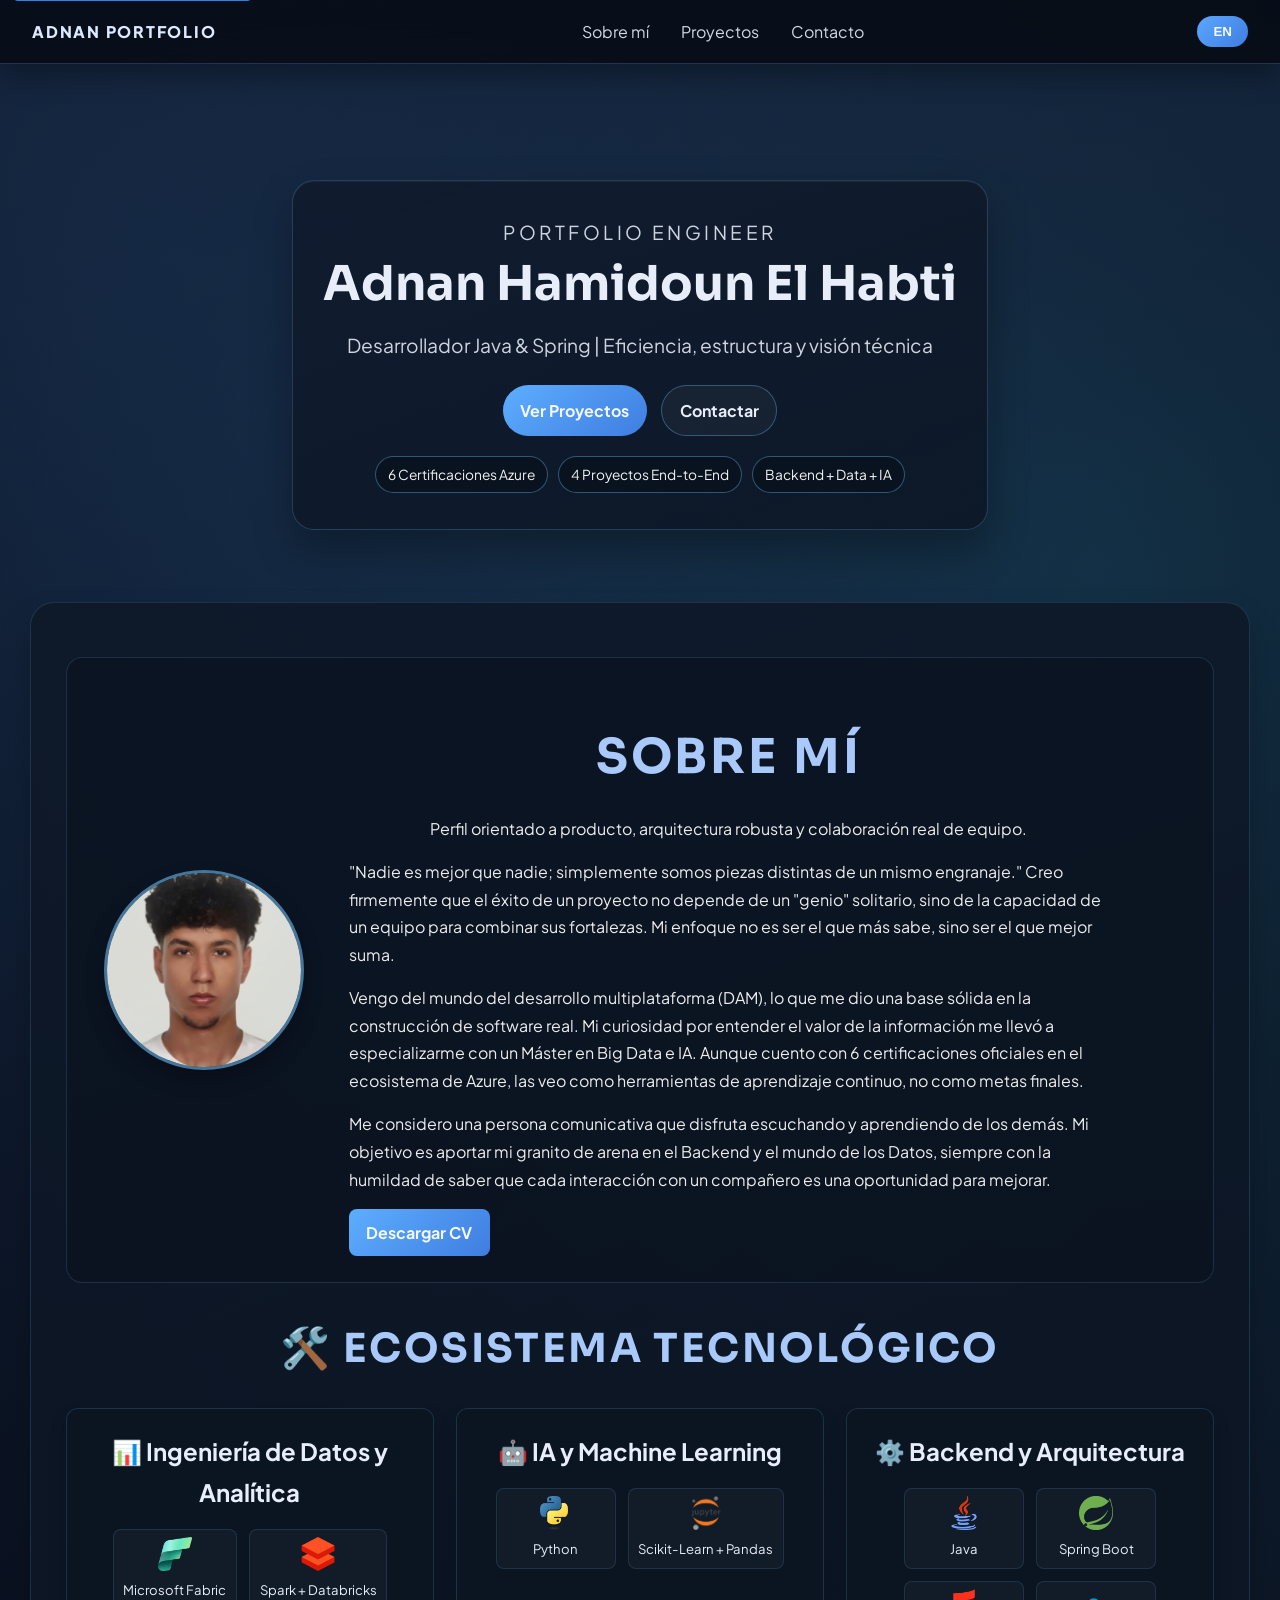
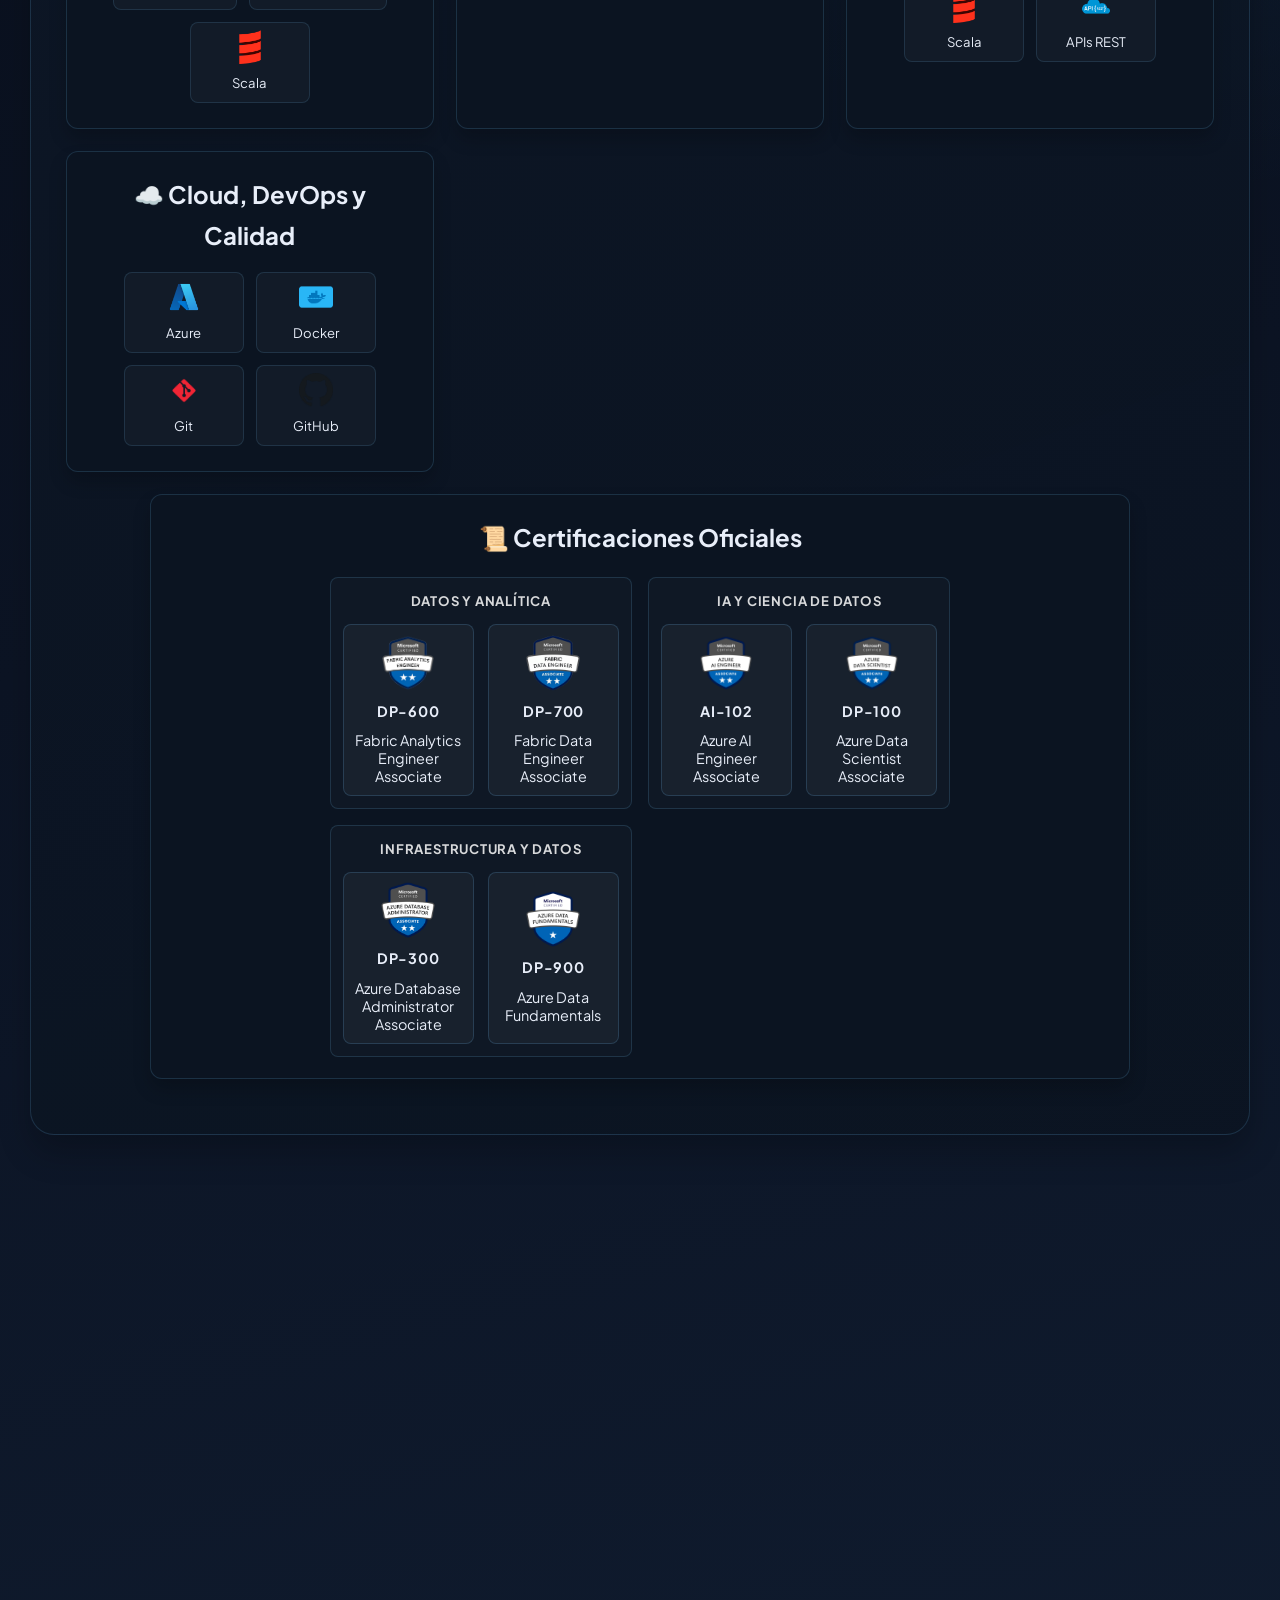
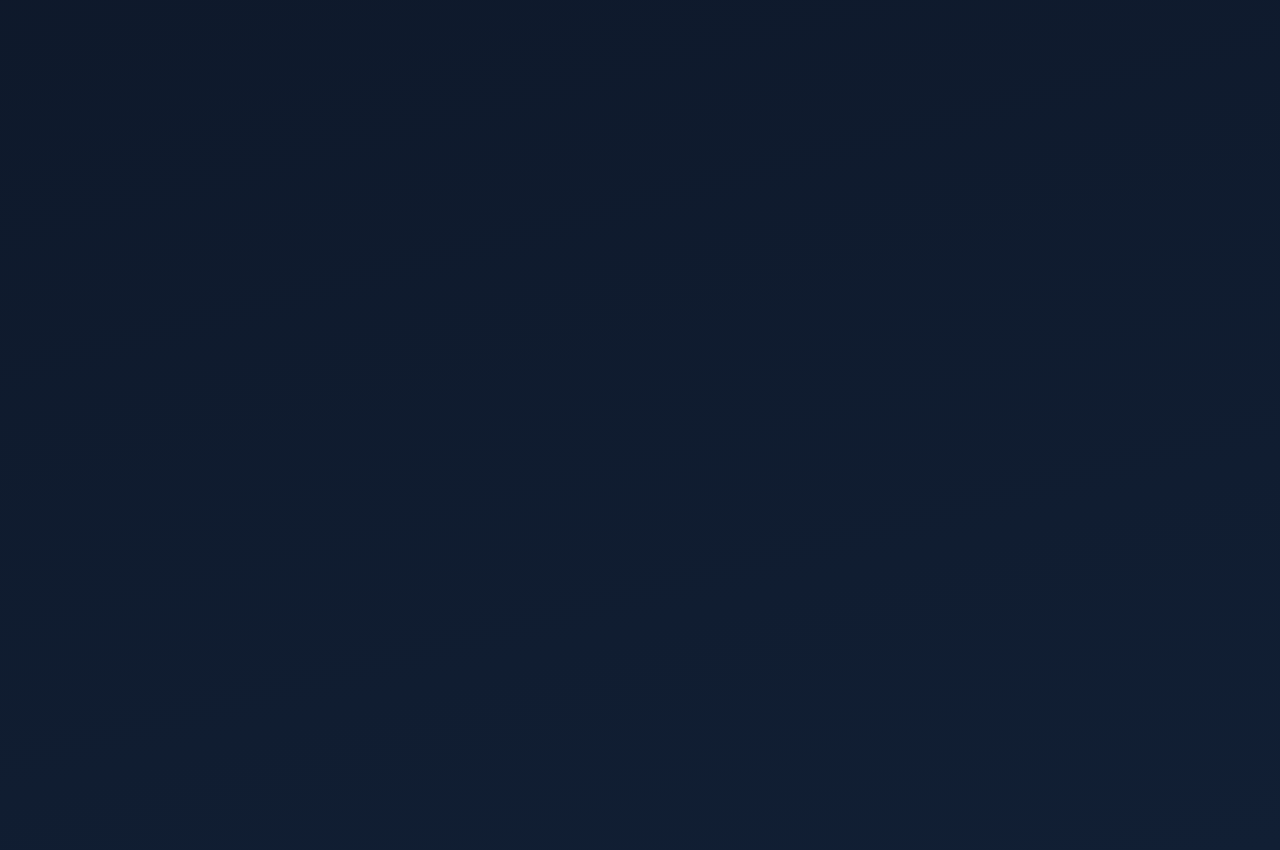
==== commit eb619cc2: "Nuevo portfolio mejorado" ====
--- a/index.html
+++ b/index.html
@@ -1,724 +1,537 @@
-<!DOCTYPE html>
+﻿<!doctype html>
 <html lang="es">
   <head>
     <meta charset="UTF-8" />
     <meta http-equiv="X-UA-Compatible" content="IE=edge" />
     <meta name="viewport" content="width=device-width, initial-scale=1.0" />
     <title>Adnan Portfolio - Desarrollador Innovador</title>
-    <!-- Fuente Roboto desde Google Fonts -->
+    <!-- Tipografias -->
     <link rel="preconnect" href="https://fonts.googleapis.com" />
     <link rel="preconnect" href="https://fonts.gstatic.com" crossorigin />
     <link
-      href="https://fonts.googleapis.com/css2?family=Roboto:wght@400;700&display=swap"
+      href="https://fonts.googleapis.com/css2?family=Plus+Jakarta+Sans:wght@400;500;700;800&family=Sora:wght@600;700&display=swap"
       rel="stylesheet"
     />
-    <style>
-      /* VARIABLES Y RESET */
-      :root {
-        --color-primary: #0d6efd;
-        --color-secondary: #f8f9fa;
-        --color-background: #212529;
-        --color-text: #ffffff;
-        --neon-color: #00e5ff;
-        --transition-speed: 0.4s;
-        --font-main: "Roboto", sans-serif;
-        --title-color: #3498db;
-      }
-
-      * {
-        margin: 0;
-        padding: 0;
-        box-sizing: border-box;
-      }
-
-      body {
-        font-family: var(--font-main);
-        background-color: var(--color-background);
-        color: var(--color-text);
-        line-height: 1.6;
-        overflow-x: hidden;
-        scroll-behavior: smooth;
-      }
-
-      /* BARRA DE NAVEGACIÓN */
-      nav {
-        position: fixed;
-        width: 100%;
-        top: 0;
-        left: 0;
-        background-color: var(--color-background);
-        display: flex;
-        justify-content: space-between;
-        align-items: center;
-        padding: 1rem 2rem;
-        z-index: 1000;
-        box-shadow: 0 2px 4px rgba(0, 0, 0, 0.2);
-      }
-
-      nav .logo {
-        font-size: 1.5rem;
-        font-weight: bold;
-      }
-
-      nav ul {
-        list-style: none;
-        display: flex;
-        margin-left: 2rem;
-      }
-
-      nav ul li {
-        margin: 0 1rem;
-      }
-
-      nav ul li a {
-        color: var(--color-text);
-        text-decoration: none;
-        transition: color var(--transition-speed);
-      }
-
-      nav ul li a:hover {
-        color: var(--neon-color);
-        text-shadow: 0 0 5px var(--neon-color);
-      }
-
-      /* SWITCH DE IDIOMA */
-      #lang-switch {
-        background-color: var(--color-primary);
-        color: var(--color-secondary);
-        padding: 0.5rem 1rem;
-        border-radius: 20px;
-        cursor: pointer;
-        transition: background-color 0.3s;
-        font-weight: bold;
-      }
-
-      #lang-switch:hover {
-        background-color: var(--neon-color);
-      }
-
-      /* MENÚ HAMBURGUESA */
-      .hamburger {
-        display: none;
-        flex-direction: column;
-        cursor: pointer;
-      }
-
-      .hamburger span {
-        height: 4px;
-        width: 25px;
-        background-color: var(--color-text);
-        margin-bottom: 4px;
-        border-radius: 2px;
-        transition: transform var(--transition-speed);
-      }
-
-      .hamburger.open span:nth-child(1) {
-        transform: rotate(45deg) translate(5px, 5px);
-      }
-
-      .hamburger.open span:nth-child(2) {
-        opacity: 0;
-      }
-
-      .hamburger.open span:nth-child(3) {
-        transform: rotate(-45deg) translate(5px, -5px);
-      }
-
-      /* HEADER */
-      header {
-        display: flex;
-        justify-content: center;
-        align-items: center;
-        text-align: center;
-        padding: 7rem 2rem 5rem;
-        background: linear-gradient(
-          to bottom,
-          var(--color-primary),
-          var(--color-background)
-        );
-        margin-top: 60px;
-      }
-
-      header .hero-content h1 {
-        font-size: 3rem;
-        margin-bottom: 1rem;
-      }
-
-      header .hero-content p {
-        font-size: 1.3rem;
-      }
-
-      /* CONTENEDOR GENERAL */
-      .container {
-        padding: 4rem 2rem;
-        max-width: 1200px;
-        margin: auto;
-      }
-
-      .reveal {
-        opacity: 0;
-        transform: translateY(20px);
-        transition: opacity var(--transition-speed) ease-out,
-          transform var(--transition-speed) ease-out;
-      }
-
-      .reveal.active {
-        opacity: 1;
-        transform: translateY(0);
-      }
-
-      /* SECCIÓN: SOBRE MÍ */
-      #sobre-mi h2.section-heading {
-        font-size: 3rem; /* Puedes ajustar este tamaño según el diseño */
-      }
-      .sobre-mi-contenedor {
-        display: flex;
-        flex-wrap: wrap;
-        gap: 2rem;
-        align-items: center;
-      }
-
-      .sobre-mi-contenedor img.perfil {
-        width: 200px;
-        border-radius: 50%;
-        border: 4px solid var(--color-primary);
-      }
-
-      .sobre-mi-contenedor div {
-        flex: 1;
-      }
-
-      .button-cv {
-        display: inline-block;
-        padding: 0.5rem 1rem;
-        background-color: var(--color-primary);
-        color: var(--color-secondary);
-        text-decoration: none;
-        border-radius: 4px;
-        transition: background var(--transition-speed),
-          box-shadow var(--transition-speed);
-      }
-
-      .button-cv:hover {
-        background-color: var(--neon-color);
-        box-shadow: 0 0 10px var(--neon-color), 0 0 20px var(--neon-color);
-      }
-
-      /* LISTA DE CONOCIMIENTOS */
-      /* Estilo para el título de la sección "Conocimientos" */
-      #conocimientos h3.section-heading {
-        font-size: 3rem;
-      }
-      .section-title {
-        font-size: 2.5rem;
-        font-weight: bold;
-        color: var(--color-text);
-        text-align: center;
-        transition: text-shadow 0.3s ease;
-      }
-
-      /* Contenedor general de las cards */
-      .skills-grid {
-        display: grid;
-        grid-template-columns: repeat(auto-fit, minmax(300px, 1fr));
-        gap: 2rem;
-        margin-top: 1rem;
-      }
-
-      /* Cada card o contenedor de categoría (sin neon por defecto) */
-      .skill-box {
-        background: rgba(0, 0, 0, 0.2);
-        border: 1px solid rgba(255, 255, 255, 0.2);
-        border-radius: 8px;
-        padding: 1.5rem;
-        box-shadow: 0 2px 8px rgba(0, 0, 0, 0.1);
-        transition: transform 0.3s ease, box-shadow 0.3s ease,
-          background 0.3s ease, border 0.3s ease;
-        cursor: pointer;
-      }
-
-      /* Neon solo en hover */
-      .skill-box:hover {
-        transform: translateY(-5px) scale(1.03);
-        box-shadow: 0 0 20px var(--neon-color), 0 0 30px var(--neon-color);
-        background: rgba(0, 0, 0, 0.3);
-        border: 1px solid var(--neon-color);
-      }
-
-      /* Título de cada contenedor */
-      .skill-box h4 {
-        text-align: center;
-        margin-bottom: 1rem;
-        font-size: 1.5rem;
-        color: var(--color-text);
-        transition: color 0.3s ease;
-      }
-      .skill-box:hover h4 {
-        color: var(--neon-color);
-      }
-
-      /* Área interna para los ítems tecnológicos */
-      .tech-items {
-        display: flex;
-        flex-wrap: wrap;
-        justify-content: center;
-        gap: 1rem;
-      }
-
-      /* Cada ítem o tecnología */
-      .tech-item {
-        display: flex;
-        flex-direction: column;
-        align-items: center;
-        width: 80px;
-        transition: transform 0.3s ease, filter 0.3s ease;
-      }
-
-      /* Hover en cada ítem con efecto neon */
-      .tech-item:hover {
-        transform: scale(1.1);
-        filter: brightness(1.2);
-        text-shadow: 0 0 5px var(--neon-color);
-      }
-
-      /* Estilo de las imágenes de cada tecnología */
-      .tech-item img {
-        width: 40px;
-        height: auto;
-      }
-
-      /* Nombre de la tecnología */
-      .tech-item span {
-        margin-top: 0.5rem;
-        font-size: 0.9rem;
-        color: var(--color-text);
-      }
-
-      /* SECCIÓN: PROYECTOS */
-      #proyectos h2.section-heading {
-        font-size: 3rem;
-      }
-      .proyectos-container {
-        display: grid;
-        grid-template-columns: repeat(auto-fit, minmax(300px, 1fr));
-        gap: 2rem;
-      }
-
-      .proyecto {
-        background: rgba(255, 255, 255, 0.05);
-        border: 1px solid rgba(255, 255, 255, 0.1);
-        border-radius: 8px;
-        text-decoration: none;
-        color: var(--color-text);
-        transition: transform var(--transition-speed),
-          box-shadow var(--transition-speed);
-        display: flex;
-        flex-direction: column;
-      }
-
-      .proyecto:hover {
-        transform: scale(1.05);
-        box-shadow: 0 0 15px var(--neon-color), 0 0 30px var(--neon-color);
-      }
-
-      .proyecto img.proyecto-imagen {
-        width: 100%;
-        height: 200px;
-        object-fit: cover;
-        border-top-left-radius: 8px;
-        border-top-right-radius: 8px;
-      }
-
-      .proyecto-info {
-        padding: 1rem;
-      }
-
-      /* SECCIÓN: CONTACTO */
-      .contact-wrapper {
-        display: flex;
-        flex-direction: column;
-        align-items: center;
-        gap: 1.5rem;
-        padding: 2rem;
-        background: rgba(255, 255, 255, 0.05);
-        border-radius: 8px;
-        box-shadow: 0 2px 8px rgba(0, 0, 0, 0.3);
-        text-align: center;
-        margin-top: 2rem;
-      }
-
-      .contact-links {
-        display: flex;
-        justify-content: center;
-        gap: 2rem;
-      }
-
-      .contact-link {
-        display: flex;
-        flex-direction: column;
-        align-items: center;
-        text-decoration: none;
-        color: var(--color-text);
-        font-size: 1rem;
-        transition: transform 0.3s ease, filter 0.3s ease;
-      }
-
-      .contact-link:hover {
-        transform: scale(1.1);
-        filter: brightness(1.2);
-      }
-
-      @media screen and (max-width: 768px) {
-        .sobre-mi-contenedor {
-          flex-direction: column;
-          align-items: center;
-          text-align: center;
-        }
-
-        nav ul {
-          display: none;
-          flex-direction: column;
-          background-color: var(--color-background);
-          position: absolute;
-          top: 60px;
-          right: 2rem;
-          width: 200px;
-          border: 1px solid rgba(255, 255, 255, 0.1);
-          border-radius: 8px;
-          padding: 1rem;
-        }
-
-        nav ul.active {
-          display: flex;
-        }
-
-        .hamburger {
-          display: flex;
-        }
-      }
-
-      .section-heading {
-        font-family: "Roboto", sans-serif;
-        text-transform: uppercase;
-        letter-spacing: 1px;
-        text-align: center;
-        font-weight: 400;
-        margin: 2rem 0 1rem;
-        color: var(--title-color);
-      }
-    </style>
+    <link rel="stylesheet" href="styles/index.css" />
   </head>
 
   <body>
+    <a class="skip-link" href="#main-content" data-i18n="skipToMain"
+      >Saltar al contenido principal</a
+    >
     <!-- BARRA DE NAVEGACIÓN -->
-    <nav>
-      <div class="logo">Portfolio</div>
-      <div class="hamburger" tabindex="0">
+    <nav aria-label="Navegación principal">
+      <div class="logo">Adnan Portfolio</div>
+      <button
+        class="hamburger"
+        type="button"
+        aria-label="Abrir menú de navegación"
+        aria-controls="main-menu"
+        aria-expanded="false"
+      >
         <span></span>
         <span></span>
         <span></span>
-      </div>
-      <ul>
+      </button>
+      <ul id="main-menu">
         <li><a href="#sobre-mi" data-i18n="navAbout">Sobre mí</a></li>
         <li><a href="#proyectos" data-i18n="navProjects">Proyectos</a></li>
         <li><a href="#contacto" data-i18n="navContact">Contacto</a></li>
       </ul>
       <!-- Switch de idioma integrado en el nav -->
-      <div
+      <button
         id="lang-switch"
-        role="button"
-        tabindex="0"
+        type="button"
         aria-label="Cambiar idioma"
+        aria-live="polite"
       >
         EN
-      </div>
+      </button>
     </nav>
 
     <!-- HEADER -->
     <header>
       <div class="hero-content">
+        <p class="hero-eyebrow" data-i18n="heroEyebrow">Portfolio Engineer</p>
         <h1>Adnan Hamidoun El Habti</h1>
         <p data-i18n="heroSubtitle">
           Desarrollador Java & Spring | Eficiencia, estructura y visión técnica
         </p>
+        <div class="hero-actions">
+          <a
+            class="hero-btn primary"
+            href="#proyectos"
+            data-i18n="heroCtaProjects"
+            >Ver Proyectos</a
+          >
+          <a
+            class="hero-btn secondary"
+            href="#contacto"
+            data-i18n="heroCtaContact"
+            >Contactar</a
+          >
+        </div>
+        <div class="hero-metrics" aria-label="Indicadores rápidos">
+          <div class="metric-chip" data-i18n="heroMetric1">
+            6 Certificaciones Azure
+          </div>
+          <div class="metric-chip" data-i18n="heroMetric2">
+            4 Proyectos End-to-End
+          </div>
+          <div class="metric-chip" data-i18n="heroMetric3">
+            Backend + Data + IA
+          </div>
+        </div>
       </div>
     </header>
 
-    <!-- SECCIÓN: SOBRE MÍ -->
-    <section id="sobre-mi" class="container reveal">
-      <div class="sobre-mi-contenedor">
-        <img
-          src="./icons/fotoCurriculum.jpg"
-          alt="Foto de Adnan"
-          class="perfil"
-        />
-        <div>
-          <h2 class="section-heading" data-i18n="aboutTitle">Sobre mí</h2>
-          <p data-i18n="aboutText1">
-            Soy desarrollador de aplicaciones multiplataforma con una sólida
-            formación técnica y experiencia en la creación de sistemas
-            escalables y eficientes. Me especializo en el desarrollo backend,
-            integrando tecnologías modernas como Spring Boot, APIs REST y bases
-            de datos SQL, asegurando rendimiento, seguridad y estabilidad en
-            cada proyecto. Mi enfoque se centra en la optimización de procesos,
-            la arquitectura de software y la integración de servicios externos
-            para garantizar soluciones innovadoras y efectivas.
-          </p>
-          <br />
-          <p data-i18n="aboutText2">
-            Soy una persona muy comunicativa, a la que le encanta escuchar y
-            aprender de los demás. Cada día me esfuerzo por adquirir nuevos
-            conocimientos y mejorar mis habilidades, convencido de que siempre
-            se puede aprender algo valioso en cada interacción.
-          </p>
-          <br />
-          <p data-i18n="aboutText3">
-            Mi portafolio es el reflejo de mi evolución en el desarrollo
-            multiplataforma, demostrando un compromiso constante con la
-            innovación y la excelencia. Cada proyecto evidencia mi capacidad
-            para transformar desafíos en soluciones creativas y efectivas,
-            impulsando el trabajo colaborativo. Estoy preparado para aportar mi
-            experiencia y visión técnica a equipos y proyectos que busquen
-            marcar la diferencia.
-          </p>
-          <br />
-          <a
-            class="button-cv"
-            href="./icons/cv.pdf"
-            download
-            target="_blank"
-            data-i18n="aboutCVButton"
-            >Visualizar CV</a
-          >
+    <main id="main-content">
+      <!-- SECCIÓN: SOBRE MÍ -->
+      <section
+        id="sobre-mi"
+        class="container reveal"
+        aria-labelledby="about-heading"
+      >
+        <div class="sobre-mi-contenedor">
+          <img
+            src="./icons/fotoCurriculum.jpg"
+            alt="Foto de Adnan"
+            class="perfil"
+          />
+          <div>
+            <h2
+              id="about-heading"
+              class="section-heading"
+              data-i18n="aboutTitle"
+            >
+              Sobre mí
+            </h2>
+            <p class="section-lead" data-i18n="aboutLead">
+              Perfil orientado a producto, arquitectura robusta y colaboración
+              real de equipo.
+            </p>
+            <p data-i18n="aboutText1">
+              "Nadie es mejor que nadie; simplemente somos piezas distintas de
+              un mismo engranaje." Creo firmemente que el éxito de un proyecto
+              no depende de un "genio" solitario, sino de la capacidad de un
+              equipo para combinar sus fortalezas. Mi enfoque no es ser el que
+              más sabe, sino ser el que mejor suma.
+            </p>
+            <p data-i18n="aboutText2">
+              Vengo del mundo del desarrollo multiplataforma (DAM), lo que me
+              dio una base sólida en la construcción de software real. Mi
+              curiosidad por entender el valor de la información me llevó a
+              especializarme con un Máster en Big Data e IA. Aunque cuento con 6
+              certificaciones oficiales en el ecosistema de Azure, las veo como
+              herramientas de aprendizaje continuo, no como metas finales.
+            </p>
+            <p data-i18n="aboutText3">
+              Me considero una persona comunicativa que disfruta escuchando y
+              aprendiendo de los demás. Mi objetivo es aportar mi granito de
+              arena en el Backend y el mundo de los Datos, siempre con la
+              humildad de saber que cada interacción con un compañero es una
+              oportunidad para mejorar.
+            </p>
+            <a
+              class="button-cv"
+              href="./icons/cv.pdf"
+              download
+              target="_blank"
+              rel="noopener noreferrer"
+              data-i18n="aboutCVButton"
+              >Visualizar CV</a
+            >
+          </div>
         </div>
-      </div>
-
-      <h3 class="section-heading section-title" data-i18n="aboutSkills">
-        Conocimientos
-      </h3>
-      <div class="skills-grid">
-        <!-- Contenedor: Lenguajes de Programación -->
-        <div class="skill-box" id="lenguajes">
-          <h4>Technologies</h4>
-          <div class="tech-items">
-            <div class="tech-item">
-              <img src="./icons/java.png" alt="Java" class="icono-habilidad" />
-              <span>Java</span>
+
+        <h3
+          id="skills-heading"
+          class="section-heading section-title"
+          data-i18n="aboutSkills"
+        >
+          🛠️ Ecosistema Tecnológico
+        </h3>
+        <div
+          class="skills-grid ecosystem-grid"
+          role="region"
+          aria-labelledby="skills-heading"
+        >
+          <div class="skill-box">
+            <h4 data-i18n="ecoDataTitle">📊 Ingeniería de Datos y Analítica</h4>
+            <div class="tech-items ecosystem-items">
+              <div class="tech-item ecosystem-item">
+                <img src="./icons/fabric.png" alt="Microsoft Fabric" />
+                <span>Microsoft Fabric</span>
+              </div>
+              <div class="tech-item ecosystem-item">
+                <img src="./icons/databricks.png" alt="Databricks y Spark" />
+                <span>Spark + Databricks</span>
+              </div>
+              <div class="tech-item ecosystem-item">
+                <img src="./icons/scala.png" alt="Scala" />
+                <span>Scala</span>
+              </div>
             </div>
-            <div class="tech-item">
-              <img
-                src="./icons/kotlin.png"
-                alt="Kotlin"
-                class="icono-habilidad"
-              />
-              <span>Kotlin</span>
+          </div>
+
+          <div class="skill-box">
+            <h4 data-i18n="ecoAiTitle">🤖 IA y Machine Learning</h4>
+            <div class="tech-items ecosystem-items">
+              <div class="tech-item ecosystem-item">
+                <img src="./icons/python.png" alt="Python" />
+                <span>Python</span>
+              </div>
+              <div class="tech-item ecosystem-item">
+                <img src="./icons/jupyter.png" alt="Scikit-Learn y Pandas" />
+                <span>Scikit-Learn + Pandas</span>
+              </div>
             </div>
-            <div class="tech-item">
-              <img
-                src="./icons/python.png"
-                alt="HTML"
-                class="icono-habilidad"
-              />
-              <span>Python</span>
+          </div>
+
+          <div class="skill-box">
+            <h4 data-i18n="ecoBackendTitle">⚙️ Backend y Arquitectura</h4>
+            <div class="tech-items ecosystem-items">
+              <div class="tech-item ecosystem-item">
+                <img src="./icons/java.png" alt="Java" />
+                <span>Java</span>
+              </div>
+              <div class="tech-item ecosystem-item">
+                <img src="./icons/spring.png" alt="Spring Boot" />
+                <span>Spring Boot</span>
+              </div>
+              <div class="tech-item ecosystem-item">
+                <img src="./icons/scala.png" alt="Scala" />
+                <span>Scala</span>
+              </div>
+              <div class="tech-item ecosystem-item">
+                <img src="./icons/api.png" alt="APIs REST" />
+                <span>APIs REST</span>
+              </div>
             </div>
-            <div class="tech-item">
-              <img
-                src="./icons/typescript.png"
-                alt="TypeScript"
-                class="icono-habilidad"
-              />
-              <span>TypeScript</span>
+          </div>
+
+          <div class="skill-box">
+            <h4 data-i18n="ecoCloudTitle">☁️ Cloud, DevOps y Calidad</h4>
+            <div class="tech-items ecosystem-items">
+              <div class="tech-item ecosystem-item">
+                <img src="./icons/azure.png" alt="Microsoft Azure" />
+                <span>Azure</span>
+              </div>
+              <div class="tech-item ecosystem-item">
+                <img src="./icons/docker.png" alt="Docker" />
+                <span>Docker</span>
+              </div>
+              <div class="tech-item ecosystem-item">
+                <img src="./icons/git.png" alt="Git" />
+                <span>Git</span>
+              </div>
+              <div class="tech-item ecosystem-item">
+                <img src="./icons/github.png" alt="GitHub" />
+                <span>GitHub</span>
+              </div>
             </div>
-            <div class="tech-item">
-              <img src="./icons/sql.png" alt="SQL" class="icono-habilidad" />
-              <span>SQL</span>
+          </div>
+
+          <div class="skill-box certifications-box">
+            <h4 data-i18n="certTitle">📜 Certificaciones Oficiales</h4>
+            <div class="cert-groups">
+              <div class="cert-group">
+                <h5 class="cert-group-title" data-i18n="certGroupData">
+                  Datos y Analítica
+                </h5>
+                <div class="tech-items cert-grid">
+                  <a
+                    class="tech-item cert-item cert-link"
+                    href="https://learn.microsoft.com/credentials/certifications/exams/dp-600/"
+                    target="_blank"
+                    rel="noopener noreferrer"
+                  >
+                    <img
+                      src="./icons/dp600.png"
+                      alt="DP-600 Microsoft Fabric Analytics Engineer Associate"
+                    />
+                    <span class="cert-code">DP-600</span>
+                    <span class="cert-name" data-i18n="certDP600Name"
+                      >Fabric Analytics Engineer Associate</span
+                    >
+                  </a>
+                  <a
+                    class="tech-item cert-item cert-link"
+                    href="https://learn.microsoft.com/credentials/certifications/exams/dp-700/"
+                    target="_blank"
+                    rel="noopener noreferrer"
+                  >
+                    <img
+                      src="./icons/dp700.png"
+                      alt="DP-700 Microsoft Fabric Data Engineer Associate"
+                    />
+                    <span class="cert-code">DP-700</span>
+                    <span class="cert-name" data-i18n="certDP700Name"
+                      >Fabric Data Engineer Associate</span
+                    >
+                  </a>
+                </div>
+              </div>
+              <div class="cert-group">
+                <h5 class="cert-group-title" data-i18n="certGroupAi">
+                  IA y Ciencia de Datos
+                </h5>
+                <div class="tech-items cert-grid">
+                  <a
+                    class="tech-item cert-item cert-link"
+                    href="https://learn.microsoft.com/credentials/certifications/exams/ai-102/"
+                    target="_blank"
+                    rel="noopener noreferrer"
+                  >
+                    <img
+                      src="./icons/ai102.png"
+                      alt="AI-102 Azure AI Engineer Associate"
+                    />
+                    <span class="cert-code">AI-102</span>
+                    <span class="cert-name" data-i18n="certAI102Name"
+                      >Azure AI Engineer Associate</span
+                    >
+                  </a>
+                  <a
+                    class="tech-item cert-item cert-link"
+                    href="https://learn.microsoft.com/credentials/certifications/exams/dp-100/"
+                    target="_blank"
+                    rel="noopener noreferrer"
+                  >
+                    <img
+                      src="./icons/dp100.png"
+                      alt="DP-100 Azure Data Scientist Associate"
+                    />
+                    <span class="cert-code">DP-100</span>
+                    <span class="cert-name" data-i18n="certDP100Name"
+                      >Azure Data Scientist Associate</span
+                    >
+                  </a>
+                </div>
+              </div>
+              <div class="cert-group">
+                <h5 class="cert-group-title" data-i18n="certGroupInfra">
+                  Infraestructura y Datos
+                </h5>
+                <div class="tech-items cert-grid">
+                  <a
+                    class="tech-item cert-item cert-link"
+                    href="https://learn.microsoft.com/credentials/certifications/exams/dp-300/"
+                    target="_blank"
+                    rel="noopener noreferrer"
+                  >
+                    <img
+                      src="./icons/dp300.png"
+                      alt="DP-300 Azure Database Administrator Associate"
+                    />
+                    <span class="cert-code">DP-300</span>
+                    <span class="cert-name" data-i18n="certDP300Name"
+                      >Azure Database Administrator Associate</span
+                    >
+                  </a>
+                  <a
+                    class="tech-item cert-item cert-link"
+                    href="https://learn.microsoft.com/credentials/certifications/exams/dp-900/"
+                    target="_blank"
+                    rel="noopener noreferrer"
+                  >
+                    <img
+                      src="./icons/dp900.png"
+                      alt="DP-900 Azure Data Fundamentals"
+                    />
+                    <span class="cert-code">DP-900</span>
+                    <span class="cert-name" data-i18n="certDP900Name"
+                      >Azure Data Fundamentals</span
+                    >
+                  </a>
+                </div>
+              </div>
             </div>
           </div>
         </div>
-
-        <!-- Contenedor: Frameworks -->
-        <div class="skill-box" id="frameworks">
-          <h4>Frameworks</h4>
-          <div class="tech-items">
-            <div class="tech-item">
-              <img
-                src="./icons/spring.png"
-                alt="Spring"
-                class="icono-habilidad"
-              />
-              <span>Spring</span>
+      </section>
+
+      <!-- SECCIÓN: PROYECTOS -->
+      <section
+        id="proyectos"
+        class="container reveal"
+        aria-labelledby="projects-heading"
+      >
+        <h2
+          id="projects-heading"
+          class="section-heading"
+          data-i18n="projectsTitle"
+        >
+          Mis Proyectos
+        </h2>
+        <p class="projects-intro" data-i18n="projectsIntro">
+          Soluciones reales enfocadas en arquitectura limpia, rendimiento y
+          experiencia de usuario.
+        </p>
+        <div class="proyectos-container">
+          <a href="channelcast.html" class="proyecto">
+            <img
+              src="./icons/chanelCast.png"
+              alt="ChannelCast"
+              class="proyecto-imagen"
+            />
+            <div class="proyecto-info">
+              <span class="project-tag" data-i18n="projectTagRealtime"
+                >Tiempo Real</span
+              >
+              <h3 data-i18n="project1Title">
+                ChannelCast: Java Real-Time Chat App
+              </h3>
+              <p data-i18n="project1Desc">
+                Chat en tiempo real con Java y sockets, simulando un sistema
+                moderno de mensajería.
+              </p>
             </div>
-            <div class="tech-item">
-              <img
-                src="./icons/angular.png"
-                alt="Angular"
-                class="icono-habilidad"
-              />
-              <span>Angular</span>
+          </a>
+          <a href="fixOnDemand.html" class="proyecto">
+            <img
+              src="./icons/fixOndemand.jpg"
+              alt="FixOnDemand"
+              class="proyecto-imagen"
+            />
+            <div class="proyecto-info">
+              <span class="project-tag" data-i18n="projectTagService"
+                >Operación IT</span
+              >
+              <h3 data-i18n="project2Title">
+                FixOnDemand: App de Ticketing de Incidencias
+              </h3>
+              <p data-i18n="project2Desc">
+                Gestión de incidencias para empresas con registro, asignación y
+                seguimiento de tickets.
+              </p>
             </div>
-            <div class="tech-item">
-              <img
-                src="./icons/junit.png"
-                alt="JUnit"
-                class="icono-habilidad"
-              />
-              <span>JUnit</span>
+          </a>
+          <!-- Nuevo proyecto: M&A Bank -->
+          <a href="maBank.html" class="proyecto">
+            <img
+              src="./icons/maBank.jpg"
+              alt="M&A Bank"
+              class="proyecto-imagen"
+            />
+            <div class="proyecto-info">
+              <span class="project-tag" data-i18n="projectTagFintech"
+                >FinTech</span
+              >
+              <h3 data-i18n="project3Title">
+                M&A Bank: Aplicación Bancaria Multidivisa
+              </h3>
+              <p data-i18n="project3Desc">
+                Aplicación bancaria completa con login seguro, gestión de
+                cuentas en varias monedas, envío de dinero, conversión de
+                divisas en tiempo real y chatbot con IA.
+              </p>
             </div>
-            <div class="tech-item">
-              <img
-                src="./icons/mockito.png"
-                alt="Mockito"
-                class="icono-habilidad"
-              />
-              <span>Mockito</span>
+          </a>
+          <a href="amlCuisine.html" class="proyecto">
+            <img
+              src="./icons/cuisineaml.png"
+              alt="Cuisine AML"
+              class="proyecto-imagen"
+            />
+            <div class="proyecto-info">
+              <span class="project-tag" data-i18n="projectTagAnalytics"
+                >Analítica Predictiva</span
+              >
+              <h3 data-i18n="project4Title">
+                Cuisine AML: Predicción Inteligente de Demanda
+              </h3>
+              <p data-i18n="project4Desc">
+                Solución de analítica predictiva para hostelería que anticipa la
+                afluencia por servicio y la demanda de platos, optimizando
+                compras, preparación y asignación de recursos en cocina y sala.
+              </p>
             </div>
-          </div>
-        </div>
-
-        <!-- Contenedor: Herramientas de Desarrollo -->
-        <div class="skill-box" id="herramientas">
-          <h4>Extras</h4>
-          <div class="tech-items">
-            <div class="tech-item">
-              <img src="./icons/git.png" alt="Git" class="icono-habilidad" />
-              <span>Git</span>
-            </div>
-            <div class="tech-item">
-              <img
-                src="./icons/postman.png"
-                alt="Postman"
-                class="icono-habilidad"
-              />
-              <span>Postman</span>
-            </div>
-            <div class="tech-item">
-              <img src="./icons/aws.png" alt="AWS" class="icono-habilidad" />
-              <span>AWS</span>
-            </div>
-          </div>
-        </div>
-      </div>
-    </section>
-
-    <!-- SECCIÓN: PROYECTOS -->
-    <section id="proyectos" class="container reveal">
-      <h2 class="section-heading" data-i18n="projectsTitle">Mis Proyectos</h2>
-      <div class="proyectos-container">
-        <a href="channelcast.html" class="proyecto">
-          <img
-            src="./icons/channelCast.png"
-            alt="ChannelCast"
-            class="proyecto-imagen"
-          />
-          <div class="proyecto-info">
-            <h3>🔊 ChannelCast: Java Real-Time Chat App</h3>
-            <p data-i18n="project1Desc">
-              Chat en tiempo real con Java y sockets, simulando un sistema
-              moderno de mensajería.
-            </p>
-          </div>
-        </a>
-        <a href="fixOnDemand.html" class="proyecto">
-          <img
-            src="./icons/fixOnDemand.png"
-            alt="FixOnDemand"
-            class="proyecto-imagen"
-          />
-          <div class="proyecto-info">
-            <h3>🛠️ FixOnDemand: App de Ticketing de Incidencias</h3>
-            <p data-i18n="project2Desc">
-              Gestión de incidencias para empresas con registro, asignación y
-              seguimiento de tickets.
-            </p>
-          </div>
-        </a>
-        <!-- Nuevo proyecto: M&A Bank -->
-        <a href="maBank.html" class="proyecto">
-          <img
-            src="./icons/maBank.png"
-            alt="M&A Bank"
-            class="proyecto-imagen"
-          />
-          <div class="proyecto-info">
-            <h3>🏦 M&A Bank: Aplicación Bancaria Multidivisa</h3>
-            <p data-i18n="project3Desc">
-              Aplicación bancaria completa con login seguro, gestión de cuentas
-              en varias monedas, envío de dinero, conversión de divisas en
-              tiempo real y chatbot con IA.
-            </p>
-          </div>
-        </a>
-      </div>
-    </section>
-
-    <!-- SECCIÓN: CONTACTO -->
-    <section id="contacto" class="container reveal">
-      <div class="contact-wrapper">
-        <div class="contact-info">
-          <p data-i18n="contactText">
-            ¿Tienes alguna consulta o propuesta? ¡Hablemos!
-          </p>
-        </div>
-        <div class="contact-links">
-          <a
-            href="mailto:adnanhamidoun@gmail.com"
-            class="contact-link"
-            aria-label="Email"
-          >
-            <img
-              src="./icons/gmail.png"
-              alt="Email"
-              class="social-icon"
-              width="30"
-            />
-            <span>Email</span>
-          </a>
-          <a
-            href="https://github.com/adnanhamidoun/-Portfolio"
-            target="_blank"
-            class="contact-link"
-            aria-label="GitHub"
-          >
-            <img
-              src="./icons/github.png"
-              alt="GitHub"
-              class="social-icon"
-              width="30"
-            />
-            <span>GitHub</span>
-          </a>
-          <a
-            href="https://www.linkedin.com/in/adnan-hamidoun-el-habti-252079311/"
-            target="_blank"
-            class="contact-link"
-            aria-label="LinkedIn"
-          >
-            <img
-              src="./icons/linkedin.png"
-              alt="LinkedIn"
-              class="social-icon"
-              width="30"
-            />
-            <span>LinkedIn</span>
           </a>
         </div>
-      </div>
-    </section>
+      </section>
+
+      <!-- SECCIÓN: CONTACTO -->
+      <section
+        id="contacto"
+        class="container reveal"
+        aria-labelledby="contact-heading"
+      >
+        <h2 id="contact-heading" class="sr-only" data-i18n="contactTitle">
+          Contacto
+        </h2>
+        <div class="contact-wrapper">
+          <div class="contact-info">
+            <p class="contact-kicker" data-i18n="contactKicker">
+              Disponible para colaboraciones serias
+            </p>
+            <p data-i18n="contactText">
+              ¿Tienes alguna consulta o propuesta? ¡Hablemos!
+            </p>
+          </div>
+          <div class="contact-links">
+            <a
+              href="mailto:adnanhamidoun@gmail.com"
+              class="contact-link"
+              aria-label="Email"
+            >
+              <img
+                src="./icons/gmail.png"
+                alt="Email"
+                class="social-icon"
+                width="30"
+              />
+              <span>Email</span>
+            </a>
+            <a
+              href="https://github.com/adnanhamidoun/-Portfolio"
+              target="_blank"
+              rel="noopener noreferrer"
+              class="contact-link"
+              aria-label="GitHub"
+            >
+              <img
+                src="./icons/github.png"
+                alt="GitHub"
+                class="social-icon"
+                width="30"
+              />
+              <span>GitHub</span>
+            </a>
+            <a
+              href="https://www.linkedin.com/in/adnan-hamidoun-el-habti-252079311/"
+              target="_blank"
+              rel="noopener noreferrer"
+              class="contact-link"
+              aria-label="LinkedIn"
+            >
+              <img
+                src="./icons/linkedin.png"
+                alt="LinkedIn"
+                class="social-icon"
+                width="30"
+              />
+              <span>LinkedIn</span>
+            </a>
+          </div>
+        </div>
+      </section>
+    </main>
+
+    <button id="back-to-top" type="button" aria-label="Volver arriba">↑</button>
 
     <script>
-      // Función para revelar elementos al hacer scroll
+      // Reveal de secciones con IntersectionObserver (más fluido y eficiente)
       const revealElements = document.querySelectorAll(".reveal");
-      const revealOnScroll = () => {
-        revealElements.forEach((el) => {
-          const windowHeight = window.innerHeight;
-          const elementTop = el.getBoundingClientRect().top;
-          if (elementTop < windowHeight - 100) {
-            el.classList.add("active");
-          }
-        });
-      };
-      window.addEventListener("scroll", revealOnScroll);
-      revealOnScroll();
+      const revealObserver = new IntersectionObserver(
+        (entries) => {
+          entries.forEach((entry) => {
+            if (entry.isIntersecting) entry.target.classList.add("active");
+          });
+        },
+        { threshold: 0.18 },
+      );
+      revealElements.forEach((el) => revealObserver.observe(el));
 
       // Toggle del menú hamburguesa
       const hamburger = document.querySelector(".hamburger");
@@ -726,22 +539,59 @@
       hamburger.addEventListener("click", () => {
         navMenu.classList.toggle("active");
         hamburger.classList.toggle("open");
+        hamburger.setAttribute(
+          "aria-expanded",
+          navMenu.classList.contains("active") ? "true" : "false",
+        );
       });
-      hamburger.addEventListener("keydown", (e) => {
-        if (e.key === "Enter") hamburger.click();
+
+      // Cerrar menú al navegar desde móvil
+      document.querySelectorAll("nav ul a").forEach((link) => {
+        link.addEventListener("click", () => {
+          navMenu.classList.remove("active");
+          hamburger.classList.remove("open");
+          hamburger.setAttribute("aria-expanded", "false");
+        });
       });
+
+      // Estado activo del menú según sección visible
+      const menuLinks = document.querySelectorAll('nav ul a[href^="#"]');
+      const sections = document.querySelectorAll("main section[id]");
+      const sectionObserver = new IntersectionObserver(
+        (entries) => {
+          entries.forEach((entry) => {
+            if (!entry.isIntersecting) return;
+            const id = entry.target.getAttribute("id");
+            menuLinks.forEach((link) => {
+              link.classList.toggle(
+                "active",
+                link.getAttribute("href") === `#${id}`,
+              );
+            });
+          });
+        },
+        { threshold: 0.45 },
+      );
+      sections.forEach((section) => sectionObserver.observe(section));
 
       // Botón "Volver arriba": Mostrar u ocultar según scroll
       const backToTop = document.getElementById("back-to-top");
-      window.addEventListener("scroll", () => {
-        backToTop.style.display = window.scrollY > 300 ? "block" : "none";
-      });
+      if (backToTop) {
+        window.addEventListener("scroll", () => {
+          backToTop.classList.toggle("visible", window.scrollY > 300);
+        });
+
+        backToTop.addEventListener("click", () => {
+          window.scrollTo({ top: 0, behavior: "smooth" });
+        });
+      }
 
       // Funcionalidad de cambio de idioma
       // Funcionalidad de cambio de idioma
       let currentLang = "es";
       const translations = {
         es: {
+          skipToMain: "Saltar al contenido principal",
           navAbout: "Sobre mí",
           navProjects: "Proyectos",
           navServices: "Servicios",
@@ -749,22 +599,96 @@
           navContact: "Contacto",
           heroSubtitle:
             "Desarrollador Java & Spring | Eficiencia, estructura y visión técnica",
+          heroEyebrow: "Portfolio Engineer",
+          heroCtaProjects: "Ver Proyectos",
+          heroCtaContact: "Contactar",
+          heroMetric1: "6 Certificaciones Azure",
+          heroMetric2: "4 Proyectos End-to-End",
+          heroMetric3: "Backend + Data + IA",
           aboutTitle: "Sobre mí",
+          aboutLead:
+            "Perfil orientado a producto, arquitectura robusta y colaboración real de equipo.",
           aboutText1:
-            "Soy un desarrollador de aplicaciones multiplataforma con sólida formación técnica y experiencia práctica adquirida durante mis prácticas profesionales en el ámbito DAM. Durante ese período, desarrollé un gran interés por optimizar la eficiencia y la escalabilidad en el desarrollo de proyectos digitales, centrándome en aplicar metodologías efectivas para lograr soluciones de calidad.",
+            '"Nadie es mejor que nadie; simplemente somos piezas distintas de un mismo engranaje." Creo firmemente que el éxito de un proyecto no depende de un "genio" solitario, sino de la capacidad de un equipo para combinar sus fortalezas. Mi enfoque no es ser el que más sabe, sino ser el que mejor suma.',
           aboutText2:
-            "Soy una persona muy comunicativa, a la que le encanta escuchar y aprender de los demás. Cada día me esfuerzo por adquirir nuevos conocimientos y mejorar mis habilidades, convencido de que siempre se puede aprender algo valioso en cada interacción.",
+            "Vengo del mundo del desarrollo multiplataforma (DAM), lo que me dio una base sólida en la construcción de software real. Mi curiosidad por entender el valor de la información me llevó a especializarme con un Máster en Big Data e IA. Aunque cuento con 6 certificaciones oficiales en el ecosistema de Azure, las veo como herramientas de aprendizaje continuo, no como metas finales.",
           aboutText3:
-            "Mi portafolio es el reflejo de mi evolución en el desarrollo multiplataforma, demostrando un compromiso constante con la innovación y la excelencia.\nCada proyecto evidencia mi capacidad para transformar desafíos en soluciones creativas y efectivas, impulsando el trabajo colaborativo.\nEstoy preparado para aportar mi experiencia y visión técnica a equipos y proyectos que busquen marcar la diferencia.",
+            "Me considero una persona comunicativa que disfruta escuchando y aprendiendo de los demás. Mi objetivo es aportar mi granito de arena en el Backend y el mundo de los Datos, siempre con la humildad de saber que cada interacción con un compañero es una oportunidad para mejorar.",
           aboutCVButton: "Descargar CV",
-          aboutSkills: "Conocimientos",
+          aboutSkills: "🛠️ Ecosistema Tecnológico",
+          ecosystemIntro:
+            "Enfoque en el ciclo de vida del dato, la arquitectura cloud y la construcción de soluciones de software robustas e inteligentes.",
+          ecoChip1: "Plataforma de Datos",
+          ecoChip2: "IA Aplicada",
+          ecoChip3: "Backend Escalable",
+          ecoChip4: "Cloud + DevOps",
+          ecoDataTitle: "📊 Ingeniería de Datos y Analítica",
+          ecoDataSubtitle:
+            "Ingesta, transformación y arquitectura analítica en cloud.",
+          ecoAiTitle: "🤖 IA y Machine Learning",
+          ecoAiSubtitle:
+            "Modelos predictivos e IA generativa orientada a negocio.",
+          ecoBackendTitle: "⚙️ Backend y Arquitectura",
+          ecoBackendSubtitle:
+            "Servicios robustos y patrones de diseño para escalar productos.",
+          ecoCloudTitle: "☁️ Cloud, DevOps y Calidad",
+          ecoCloudSubtitle:
+            "Entrega continua, despliegue fiable y control de calidad técnica.",
+          ecoStackLabel: "Stack principal",
+          ecoCapabilitiesLabel: "Capacidades clave",
+          ecoDataPoint1:
+            "Fabric: implementación de arquitecturas Medallion y gestión de OneLake (DP-600/700).",
+          ecoDataPoint2:
+            "Procesamiento: transformación a gran escala con Apache Spark, Databricks y Scala.",
+          ecoDataPoint3:
+            "Bases de datos: diseño y optimización en SQL Server y Azure SQL Database (DP-300).",
+          ecoAiPoint1:
+            "Modelado predictivo: forecasting y regresión con Python, Scikit-Learn, Pandas y NumPy.",
+          ecoAiPoint2:
+            "IA generativa: implementación de sistemas RAG y chat con documentos.",
+          ecoAiPoint3:
+            "Servicios cloud: integración con Azure AI (AI-102) y Azure ML (DP-100).",
+          ecoBackendPoint1:
+            "Core: desarrollo avanzado en Java (Spring Boot), Kotlin y Scala.",
+          ecoBackendPoint2:
+            "Arquitectura: diseño de microservicios, APIs RESTful y patrones escalables.",
+          ecoBackendPoint3:
+            "Calidad: pruebas unitarias y de integración con JUnit y Mockito.",
+          ecoCloudPoint1:
+            "Cloud: gestión y despliegue de recursos en Microsoft Azure y AWS.",
+          ecoCloudPoint2:
+            "Contenedores: virtualización y despliegue de entornos con Docker.",
+          ecoCloudPoint3:
+            "Validación: versionado con Git, validación de esquemas y métricas de modelos.",
+          certTitle: "📜 Certificaciones Oficiales",
+          certGroupData: "Datos y Analítica",
+          certGroupAi: "IA y Ciencia de Datos",
+          certGroupInfra: "Infraestructura y Datos",
+          certDP600Name: "Fabric Analytics Engineer Associate",
+          certDP700Name: "Fabric Data Engineer Associate",
+          certAI102Name: "Azure AI Engineer Associate",
+          certDP100Name: "Azure Data Scientist Associate",
+          certDP300Name: "Azure Database Administrator Associate",
+          certDP900Name: "Azure Data Fundamentals",
           projectsTitle: "Mis Proyectos",
+          projectsIntro:
+            "Soluciones reales enfocadas en arquitectura limpia, rendimiento y experiencia de usuario.",
           project1Desc:
             "Chat en tiempo real con Java y sockets, simulando un sistema moderno de mensajería.",
+          project1Title: "ChannelCast: Java Real-Time Chat App",
           project2Desc:
             "Gestión de incidencias para empresas con registro, asignación y seguimiento de tickets.",
+          project2Title: "FixOnDemand: App de Ticketing de Incidencias",
           project3Desc:
             " Aplicación bancaria completa con login seguro, gestión de cuentas en varias monedas, envío de dinero, conversión de divisas en tiempo real y chatbot con IA.",
+          project3Title: "M&A Bank: Aplicación Bancaria Multidivisa",
+          project4Title: "Cuisine AML: Predicción Inteligente de Demanda",
+          project4Desc:
+            "Solución de analítica predictiva para hostelería que anticipa la afluencia por servicio y la demanda de platos, optimizando compras, preparación y asignación de recursos en cocina y sala.",
+          projectTagRealtime: "Tiempo Real",
+          projectTagService: "Operación IT",
+          projectTagFintech: "FinTech",
+          projectTagAnalytics: "Analítica Predictiva",
           servicesTitle: "Servicios",
           service1Title: "Desarrollo Web",
           service1Desc:
@@ -783,11 +707,13 @@
             "Su creatividad y compromiso han sido clave para el éxito de nuestros proyectos digitales.",
           testimonial2Role: "Directora de Desarrollo",
           contactTitle: "Contacto",
+          contactKicker: "Disponible para colaboraciones serias",
           contactText: "¿Tienes alguna consulta o propuesta? ¡Hablemos!",
           contactBtn: "Contáctame",
           footerText: "Creatividad en libertad: nada de derechos reservados.",
         },
         en: {
+          skipToMain: "Skip to main content",
           navAbout: "About Me",
           navProjects: "Projects",
           navServices: "Services",
@@ -795,22 +721,96 @@
           navContact: "Contact",
           heroSubtitle:
             "Java & Spring Developer | Efficiency, structure, and technical vision",
+          heroEyebrow: "Portfolio Engineer",
+          heroCtaProjects: "View Projects",
+          heroCtaContact: "Contact",
+          heroMetric1: "6 Azure Certifications",
+          heroMetric2: "4 End-to-End Projects",
+          heroMetric3: "Backend + Data + AI",
           aboutTitle: "About Me",
+          aboutLead:
+            "Product-minded profile focused on robust architecture and real team collaboration.",
           aboutText1:
-            "I am a multi-platform applications developer with a strong technical background and practical experience acquired during my internship in the DAM field. During that period, I developed a keen interest in optimizing efficiency and scalability in digital projects by applying effective methodologies to achieve quality solutions.",
+            '"No one is better than anyone else; we are simply different pieces of the same gear." I firmly believe that a project\'s success does not depend on a lone "genius", but on a team\'s ability to combine strengths. My approach is not to be the one who knows the most, but the one who contributes best.',
           aboutText2:
-            "I am a very communicative person who loves to listen and learn from others. Every day, I strive to acquire new knowledge and improve my skills, convinced that there is always something valuable to learn from every interaction.",
+            "I come from a multi-platform development background (DAM), which gave me a solid foundation in building real-world software. My curiosity to understand the value of information led me to specialize with a Master's degree in Big Data and AI. Although I hold 6 official certifications in the Azure ecosystem, I see them as tools for continuous learning, not as final goals.",
           aboutText3:
-            "My portfolio is a reflection of my evolution in multiplatform development, showcasing a steadfast commitment to innovation and excellence.\nEach project demonstrates my ability to transform challenges into creative and effective solutions while fostering collaborative teamwork.\nI am ready to contribute my expertise and technical vision to teams and projects that aim to make a significant impact.",
+            "I consider myself a communicative person who enjoys listening to and learning from others. My goal is to contribute my part in Backend and the world of Data, always with the humility to understand that every interaction with a teammate is an opportunity to improve.",
           aboutCVButton: "Download CV",
-          aboutSkills: "Skills",
+          aboutSkills: "🛠️ Technology Ecosystem",
+          ecosystemIntro:
+            "Focused on the full data lifecycle, cloud architecture, and building robust, intelligent software solutions.",
+          ecoChip1: "Data Platform",
+          ecoChip2: "Applied AI",
+          ecoChip3: "Scalable Backend",
+          ecoChip4: "Cloud + DevOps",
+          ecoDataTitle: "📊 Data Engineering & Analytics",
+          ecoDataSubtitle:
+            "Ingestion, transformation, and cloud analytics architecture.",
+          ecoAiTitle: "🤖 AI & Machine Learning",
+          ecoAiSubtitle:
+            "Predictive models and generative AI focused on business outcomes.",
+          ecoBackendTitle: "⚙️ Backend & Architecture",
+          ecoBackendSubtitle:
+            "Robust services and design patterns to scale products.",
+          ecoCloudTitle: "☁️ Cloud, DevOps & Quality",
+          ecoCloudSubtitle:
+            "Continuous delivery, reliable deployments, and technical quality control.",
+          ecoStackLabel: "Core stack",
+          ecoCapabilitiesLabel: "Key capabilities",
+          ecoDataPoint1:
+            "Fabric: implementation of Medallion architectures and OneLake management (DP-600/700).",
+          ecoDataPoint2:
+            "Processing: large-scale transformation with Apache Spark, Databricks, and Scala.",
+          ecoDataPoint3:
+            "Databases: design and optimization in SQL Server and Azure SQL Database (DP-300).",
+          ecoAiPoint1:
+            "Predictive modeling: forecasting and regression with Python, Scikit-Learn, Pandas, and NumPy.",
+          ecoAiPoint2:
+            "Generative AI: implementation of RAG systems and chat with documents.",
+          ecoAiPoint3:
+            "Cloud services: integration with Azure AI (AI-102) and Azure ML (DP-100).",
+          ecoBackendPoint1:
+            "Core: advanced development in Java (Spring Boot), Kotlin, and Scala.",
+          ecoBackendPoint2:
+            "Architecture: design of microservices, RESTful APIs, and scalable patterns.",
+          ecoBackendPoint3:
+            "Quality: unit and integration testing with JUnit and Mockito.",
+          ecoCloudPoint1:
+            "Cloud: management and deployment of resources in Microsoft Azure and AWS.",
+          ecoCloudPoint2:
+            "Containers: virtualization and environment deployment with Docker.",
+          ecoCloudPoint3:
+            "Validation: Git versioning, schema validation, and model metrics.",
+          certTitle: "📜 Official Certifications",
+          certGroupData: "Data & Analytics",
+          certGroupAi: "AI & Data Science",
+          certGroupInfra: "Infrastructure & Data",
+          certDP600Name: "Fabric Analytics Engineer Associate",
+          certDP700Name: "Fabric Data Engineer Associate",
+          certAI102Name: "Azure AI Engineer Associate",
+          certDP100Name: "Azure Data Scientist Associate",
+          certDP300Name: "Azure Database Administrator Associate",
+          certDP900Name: "Azure Data Fundamentals",
           projectsTitle: "My Projects",
+          projectsIntro:
+            "Real-world solutions focused on clean architecture, performance, and user experience.",
           project1Desc:
             "Real-time chat with Java and sockets, simulating a modern messaging system.",
+          project1Title: "ChannelCast: Java Real-Time Chat App",
           project2Desc:
             "Incident management for companies including registration, assignment, and ticket tracking.",
+          project2Title: "FixOnDemand: Incident Ticketing App",
           project3Desc:
             "Full-featured banking app with secure login, multi-currency account management, money transfers, real-time currency conversion, and an AI-powered chatbot.",
+          project3Title: "M&A Bank: Multi-Currency Banking App",
+          project4Title: "Cuisine AML: Smart Demand Forecasting",
+          project4Desc:
+            "A predictive analytics solution for hospitality that forecasts service traffic and dish demand, optimizing purchasing, prep planning, and resource allocation across kitchen and floor operations.",
+          projectTagRealtime: "Real Time",
+          projectTagService: "IT Operations",
+          projectTagFintech: "FinTech",
+          projectTagAnalytics: "Predictive Analytics",
           servicesTitle: "Services",
           service1Title: "Web Development",
           service1Desc:
@@ -829,6 +829,7 @@
             "His creativity and commitment have been key to the success of our digital projects.",
           testimonial2Role: "Development Director",
           contactTitle: "Contact",
+          contactKicker: "Available for serious collaborations",
           contactText: "Do you have any questions or suggestions? Let's talk!",
           contactBtn: "Contact Me",
           footerText: "Creativity in freedom: no rights reserved.",
@@ -848,11 +849,14 @@
       langSwitch.addEventListener("click", () => {
         currentLang = currentLang === "es" ? "en" : "es";
         langSwitch.textContent = currentLang === "es" ? "EN" : "ES";
+        langSwitch.setAttribute(
+          "aria-label",
+          currentLang === "es" ? "Switch language" : "Cambiar idioma",
+        );
         updateLanguage();
       });
-      langSwitch.addEventListener("keydown", (event) => {
-        if (event.key === "Enter") langSwitch.click();
-      });
+
+      updateLanguage();
     </script>
   </body>
 </html>
--- a/styles/index.css
+++ b/styles/index.css
@@ -0,0 +1,911 @@
+﻿/* VARIABLES Y RESET */
+:root {
+  --color-primary: #2f80ed;
+  --color-secondary: #f2f6ff;
+  --color-background: #060b16;
+  --color-surface: #101a2b;
+  --color-text: #e8eef9;
+  --neon-color: #6fc4ff;
+  --transition-speed: 0.4s;
+  --font-main: "Plus Jakarta Sans", sans-serif;
+  --font-display: "Sora", sans-serif;
+  --title-color: #a8c9f9;
+}
+
+* {
+  margin: 0;
+  padding: 0;
+  box-sizing: border-box;
+}
+
+body {
+  font-family: var(--font-main);
+  background:
+    radial-gradient(
+      circle at 12% 5%,
+      rgba(82, 154, 255, 0.18),
+      transparent 35%
+    ),
+    radial-gradient(
+      circle at 86% 14%,
+      rgba(63, 211, 255, 0.14),
+      transparent 34%
+    ),
+    linear-gradient(165deg, #060b16 0%, #0c1424 52%, #111f34 100%);
+  color: var(--color-text);
+  line-height: 1.72;
+  overflow-x: hidden;
+  scroll-behavior: smooth;
+}
+
+.skip-link {
+  position: absolute;
+  top: -44px;
+  left: 12px;
+  z-index: 1200;
+  background: var(--color-primary);
+  color: var(--color-secondary);
+  padding: 0.55rem 0.8rem;
+  border-radius: 6px;
+  text-decoration: none;
+  font-weight: 700;
+  transition: top 0.2s ease;
+}
+
+.skip-link:focus {
+  top: 12px;
+}
+
+.sr-only {
+  position: absolute;
+  width: 1px;
+  height: 1px;
+  padding: 0;
+  margin: -1px;
+  overflow: hidden;
+  clip: rect(0, 0, 0, 0);
+  white-space: nowrap;
+  border: 0;
+}
+
+section {
+  scroll-margin-top: 90px;
+}
+
+/* BARRA DE NAVEGACIÓN */
+nav {
+  position: fixed;
+  width: 100%;
+  top: 0;
+  left: 0;
+  background: rgba(7, 12, 21, 0.88);
+  backdrop-filter: blur(12px);
+  display: flex;
+  justify-content: space-between;
+  align-items: center;
+  padding: 1rem 2rem;
+  z-index: 1000;
+  box-shadow: 0 12px 28px rgba(0, 0, 0, 0.32);
+  border-bottom: 1px solid rgba(111, 196, 255, 0.22);
+}
+
+nav .logo {
+  font-size: 1rem;
+  text-transform: uppercase;
+  letter-spacing: 0.11em;
+  font-weight: 800;
+  color: #dce9ff;
+}
+
+nav ul {
+  list-style: none;
+  display: flex;
+  margin-left: 2rem;
+}
+
+nav ul li {
+  margin: 0 1rem;
+}
+
+nav ul li a {
+  color: rgba(232, 238, 249, 0.9);
+  text-decoration: none;
+  transition:
+    color var(--transition-speed),
+    text-shadow var(--transition-speed);
+}
+
+nav ul li a:hover {
+  color: #9fd9ff;
+  text-shadow: 0 0 10px rgba(111, 196, 255, 0.4);
+}
+
+nav ul li a.active {
+  color: #cbe8ff;
+  text-shadow: 0 0 12px rgba(111, 196, 255, 0.5);
+}
+
+a:focus-visible,
+button:focus-visible {
+  outline: 2px solid var(--neon-color);
+  outline-offset: 3px;
+  border-radius: 6px;
+}
+
+/* SWITCH DE IDIOMA */
+#lang-switch {
+  background: linear-gradient(135deg, #5aa8ff, #3f7de0);
+  color: #f4f8ff;
+  padding: 0.5rem 1rem;
+  border-radius: 20px;
+  cursor: pointer;
+  transition: background-color 0.3s;
+  font-weight: 800;
+  border: 0;
+}
+
+#lang-switch:hover {
+  background: linear-gradient(135deg, #7ec1ff, #4f8ce8);
+}
+
+/* MENÚ HAMBURGUESA */
+.hamburger {
+  display: none;
+  flex-direction: column;
+  cursor: pointer;
+  border: 0;
+  background: transparent;
+  padding: 0.25rem;
+}
+
+.hamburger span {
+  height: 4px;
+  width: 25px;
+  background-color: var(--color-text);
+  margin-bottom: 4px;
+  border-radius: 2px;
+  transition: transform var(--transition-speed);
+}
+
+.hamburger.open span:nth-child(1) {
+  transform: rotate(45deg) translate(5px, 5px);
+}
+
+.hamburger.open span:nth-child(2) {
+  opacity: 0;
+}
+
+.hamburger.open span:nth-child(3) {
+  transform: rotate(-45deg) translate(5px, -5px);
+}
+
+/* HEADER */
+header {
+  display: flex;
+  justify-content: center;
+  align-items: center;
+  text-align: center;
+  padding: 7.5rem 2rem 4.5rem;
+  background: linear-gradient(
+    to bottom,
+    rgba(22, 38, 63, 0.65),
+    transparent 80%
+  );
+  margin-top: 60px;
+}
+
+.hero-content {
+  max-width: 1020px;
+  background: linear-gradient(
+    160deg,
+    rgba(16, 27, 45, 0.92),
+    rgba(12, 21, 35, 0.84)
+  );
+  border: 1px solid rgba(111, 196, 255, 0.22);
+  border-radius: 22px;
+  padding: 2.2rem 1.9rem;
+  box-shadow:
+    0 20px 40px rgba(0, 0, 0, 0.3),
+    inset 0 1px 0 rgba(255, 255, 255, 0.05);
+  animation: soft-rise 0.7s ease-out;
+}
+
+.hero-eyebrow {
+  font-size: 0.76rem;
+  letter-spacing: 0.18em;
+  text-transform: uppercase;
+  color: rgba(193, 225, 255, 0.88);
+  margin-bottom: 0.45rem;
+}
+
+header .hero-content h1 {
+  font-family: var(--font-display);
+  font-size: 3rem;
+  margin-bottom: 1.1rem;
+  line-height: 1.15;
+}
+
+header .hero-content p {
+  font-size: 1.2rem;
+  color: rgba(232, 238, 249, 0.88);
+}
+
+.hero-actions {
+  margin-top: 1.4rem;
+  display: flex;
+  justify-content: center;
+  gap: 0.9rem;
+  flex-wrap: wrap;
+}
+
+.hero-btn {
+  display: inline-flex;
+  align-items: center;
+  justify-content: center;
+  padding: 0.7rem 1.1rem;
+  border-radius: 999px;
+  text-decoration: none;
+  font-weight: 700;
+  transition:
+    transform 0.2s ease,
+    box-shadow 0.2s ease,
+    background-color 0.2s ease;
+}
+
+.hero-btn.primary {
+  background: linear-gradient(140deg, #5daeff, #3f7de0);
+  color: #f4f8ff;
+}
+
+.hero-btn.secondary {
+  background: rgba(255, 255, 255, 0.04);
+  color: var(--color-text);
+  border: 1px solid rgba(111, 196, 255, 0.34);
+}
+
+.hero-btn:hover {
+  transform: translateY(-2px);
+  box-shadow: 0 12px 22px rgba(0, 0, 0, 0.28);
+}
+
+.hero-metrics {
+  margin-top: 1.25rem;
+  display: flex;
+  justify-content: center;
+  gap: 0.65rem;
+  flex-wrap: wrap;
+}
+
+.metric-chip {
+  padding: 0.35rem 0.75rem;
+  border-radius: 999px;
+  border: 1px solid rgba(111, 196, 255, 0.38);
+  background: rgba(8, 16, 27, 0.66);
+  font-size: 0.86rem;
+  color: rgba(255, 255, 255, 0.95);
+}
+
+main {
+  width: min(1220px, calc(100% - 2rem));
+  margin: 0 auto;
+  display: flex;
+  flex-direction: column;
+  gap: 2.2rem;
+  padding-bottom: 3.2rem;
+}
+
+/* CONTENEDOR GENERAL */
+.container {
+  padding: 3.4rem 2.2rem;
+  max-width: 100%;
+  margin: 0;
+  border-radius: 24px;
+  border: 1px solid rgba(111, 196, 255, 0.16);
+  background: linear-gradient(
+    160deg,
+    rgba(14, 24, 40, 0.88),
+    rgba(11, 20, 33, 0.86)
+  );
+  box-shadow: 0 18px 32px rgba(0, 0, 0, 0.22);
+}
+
+.reveal {
+  opacity: 0;
+  transform: translateY(26px);
+  transition:
+    opacity 0.55s ease,
+    transform 0.55s ease;
+}
+
+.reveal.active {
+  opacity: 1;
+  transform: translateY(0);
+}
+
+/* SECCIÓN: SOBRE MÍ */
+#sobre-mi h2.section-heading {
+  font-size: 3rem;
+}
+
+.section-lead {
+  max-width: 760px;
+  margin: 0 0 1.35rem;
+  text-align: center;
+  color: rgba(236, 242, 250, 0.76);
+}
+
+.sobre-mi-contenedor {
+  display: grid;
+  grid-template-columns: minmax(180px, 220px) 1fr;
+  gap: 2.2rem;
+  align-items: center;
+  background: rgba(11, 19, 31, 0.66);
+  border: 1px solid rgba(111, 196, 255, 0.16);
+  border-radius: 16px;
+  padding: 1.65rem;
+}
+
+.sobre-mi-contenedor img.perfil {
+  width: 100%;
+  max-width: 200px;
+  border-radius: 50%;
+  border: 3px solid rgba(111, 196, 255, 0.56);
+  box-shadow: 0 10px 20px rgba(0, 0, 0, 0.28);
+  justify-self: center;
+}
+
+.sobre-mi-contenedor div {
+  flex: 1;
+  max-width: 760px;
+}
+
+.sobre-mi-contenedor p {
+  color: rgba(255, 255, 255, 0.92);
+  margin-bottom: 1rem;
+}
+
+.sobre-mi-contenedor br {
+  display: none;
+}
+
+.button-cv {
+  display: inline-block;
+  padding: 0.6rem 1.1rem;
+  background: linear-gradient(135deg, #5daeff, #3f7de0);
+  color: #f4f8ff;
+  text-decoration: none;
+  border-radius: 8px;
+  font-weight: 700;
+  transition:
+    background var(--transition-speed),
+    box-shadow var(--transition-speed);
+}
+
+.button-cv:hover {
+  background: linear-gradient(135deg, #7fc2ff, #4b8ce9);
+  box-shadow: 0 10px 18px rgba(0, 0, 0, 0.28);
+}
+
+/* LISTA DE CONOCIMIENTOS */
+/* Estilo para el título de la sección "Conocimientos" */
+#conocimientos h3.section-heading {
+  font-size: 3rem;
+}
+.section-title {
+  font-size: 2.5rem;
+  font-weight: bold;
+  color: var(--color-text);
+  text-align: center;
+  transition: text-shadow 0.3s ease;
+}
+
+/* Contenedor general de las cards */
+.skills-grid {
+  display: grid;
+  grid-template-columns: repeat(auto-fit, minmax(300px, 1fr));
+  gap: 1.4rem;
+  margin-top: 1.2rem;
+}
+
+/* Cada card o contenedor de categoría (sin neon por defecto) */
+.skill-box {
+  background: rgba(12, 21, 34, 0.88);
+  border: 1px solid rgba(111, 196, 255, 0.16);
+  border-radius: 12px;
+  padding: 1.35rem;
+  box-shadow: 0 10px 18px rgba(0, 0, 0, 0.2);
+  transition:
+    transform 0.3s ease,
+    box-shadow 0.3s ease,
+    background 0.3s ease,
+    border 0.3s ease;
+  cursor: default;
+}
+
+/* Neon solo en hover */
+.skill-box:hover {
+  transform: translateY(-4px);
+  box-shadow: 0 16px 26px rgba(0, 0, 0, 0.26);
+  background: rgba(13, 24, 39, 0.95);
+  border: 1px solid rgba(111, 196, 255, 0.35);
+}
+
+/* Título de cada contenedor */
+.skill-box h4 {
+  text-align: center;
+  margin-bottom: 1rem;
+  font-size: 1.5rem;
+  color: var(--color-text);
+  transition: color 0.3s ease;
+}
+.skill-box:hover h4 {
+  color: #cde9ff;
+}
+
+/* Área interna para los ítems tecnológicos */
+.tech-items {
+  display: flex;
+  flex-wrap: wrap;
+  justify-content: center;
+  gap: 1rem;
+}
+
+/* Cada ítem o tecnología */
+.tech-item {
+  display: flex;
+  flex-direction: column;
+  align-items: center;
+  width: 80px;
+  transition:
+    transform 0.3s ease,
+    filter 0.3s ease;
+}
+
+/* Hover en cada ítem con efecto neon */
+.tech-item:hover {
+  transform: scale(1.1);
+  filter: brightness(1.2);
+  text-shadow: 0 0 5px var(--neon-color);
+}
+
+/* Estilo de las imágenes de cada tecnología */
+.tech-item img {
+  width: 40px;
+  height: auto;
+}
+
+/* Nombre de la tecnología */
+.tech-item span {
+  margin-top: 0.5rem;
+  font-size: 0.9rem;
+  color: var(--color-text);
+}
+
+.ecosystem-grid {
+  margin-top: 1.5rem;
+}
+
+.ecosystem-grid .skill-box {
+  text-align: center;
+  display: flex;
+  flex-direction: column;
+  align-items: center;
+  justify-content: flex-start;
+  min-height: 100%;
+}
+
+.ecosystem-items {
+  justify-content: center;
+  gap: 0.75rem;
+  margin-bottom: 0.2rem;
+}
+
+.ecosystem-item {
+  width: auto;
+  min-width: 120px;
+  padding: 0.45rem 0.6rem;
+  border-radius: 8px;
+  background: rgba(255, 255, 255, 0.03);
+  border: 1px solid rgba(111, 196, 255, 0.14);
+}
+
+.ecosystem-item img {
+  width: 34px;
+  height: 34px;
+  object-fit: contain;
+}
+
+.ecosystem-item span {
+  text-align: center;
+  font-size: 0.82rem;
+}
+
+.certifications-box {
+  grid-column: 1 / -1;
+  max-width: 980px;
+  width: 100%;
+  margin: 0 auto;
+}
+
+.certifications-box h4 {
+  margin-bottom: 1.2rem;
+}
+
+.cert-grid {
+  display: grid;
+  grid-template-columns: repeat(2, minmax(110px, 1fr));
+  gap: 0.9rem;
+  width: 100%;
+  align-content: start;
+}
+
+.cert-groups {
+  display: grid;
+  grid-template-columns: repeat(auto-fit, minmax(230px, 1fr));
+  gap: 1rem;
+  align-items: stretch;
+}
+
+.cert-group {
+  background: rgba(255, 255, 255, 0.02);
+  border: 1px solid rgba(111, 196, 255, 0.16);
+  border-radius: 8px;
+  padding: 0.75rem;
+  display: flex;
+  flex-direction: column;
+  align-items: center;
+  height: 100%;
+}
+
+.cert-group-title {
+  margin: 0 0 0.7rem;
+  text-align: center;
+  font-size: 0.82rem;
+  text-transform: uppercase;
+  letter-spacing: 0.06em;
+  color: rgba(255, 255, 255, 0.84);
+}
+
+.cert-item {
+  width: 100%;
+  padding: 0.6rem;
+  border-radius: 8px;
+  background: rgba(255, 255, 255, 0.04);
+}
+
+.cert-link {
+  text-decoration: none;
+  color: var(--color-text);
+  min-height: 160px;
+  height: 100%;
+  justify-content: center;
+  align-items: center;
+  border: 1px solid rgba(111, 196, 255, 0.18);
+}
+
+.cert-link:hover {
+  transform: translateY(-4px) scale(1.01);
+  box-shadow: 0 12px 24px rgba(0, 0, 0, 0.3);
+  border-color: rgba(111, 196, 255, 0.52);
+}
+
+.cert-code {
+  margin-top: 0.45rem;
+  font-size: 0.86rem;
+  letter-spacing: 0.05em;
+  font-weight: 700;
+}
+
+.cert-name {
+  margin-top: 0.2rem;
+  text-align: center;
+  font-size: 0.74rem;
+  line-height: 1.25;
+  color: rgba(255, 255, 255, 0.84);
+}
+
+.cert-item img {
+  width: 56px;
+  height: 56px;
+  object-fit: contain;
+}
+
+/* SECCIÓN: PROYECTOS */
+#proyectos h2.section-heading {
+  font-size: 3rem;
+}
+.proyectos-container {
+  display: grid;
+  grid-template-columns: repeat(auto-fit, minmax(270px, 1fr));
+  gap: 1.3rem;
+}
+
+.projects-intro {
+  max-width: 840px;
+  margin: -0.5rem auto 1.6rem;
+  text-align: center;
+  color: rgba(236, 242, 250, 0.8);
+}
+
+.proyecto {
+  background: linear-gradient(
+    160deg,
+    rgba(14, 24, 40, 0.95),
+    rgba(10, 19, 32, 0.92)
+  );
+  border: 1px solid rgba(111, 196, 255, 0.18);
+  border-radius: 12px;
+  text-decoration: none;
+  color: var(--color-text);
+  transition:
+    transform var(--transition-speed),
+    box-shadow var(--transition-speed);
+  display: flex;
+  flex-direction: column;
+  overflow: hidden;
+}
+
+.proyecto:hover {
+  transform: translateY(-5px);
+  box-shadow: 0 18px 36px rgba(0, 0, 0, 0.36);
+  border-color: rgba(111, 196, 255, 0.45);
+}
+
+.proyecto img.proyecto-imagen {
+  width: 100%;
+  height: 200px;
+  object-fit: cover;
+  border-top-left-radius: 8px;
+  border-top-right-radius: 8px;
+}
+
+.proyecto-info {
+  padding: 1rem;
+  display: grid;
+  gap: 0.55rem;
+}
+
+.project-tag {
+  display: inline-flex;
+  align-items: center;
+  justify-content: center;
+  width: fit-content;
+  font-size: 0.72rem;
+  text-transform: uppercase;
+  letter-spacing: 0.08em;
+  border-radius: 999px;
+  border: 1px solid rgba(111, 196, 255, 0.54);
+  color: #cfe9ff;
+  padding: 0.26rem 0.6rem;
+  background: rgba(111, 196, 255, 0.12);
+}
+
+.proyecto-info h3 {
+  margin-bottom: 0.6rem;
+  line-height: 1.35;
+}
+
+.proyecto-info p {
+  color: rgba(255, 255, 255, 0.9);
+}
+
+/* SECCIÓN: CONTACTO */
+.contact-wrapper {
+  display: flex;
+  flex-direction: column;
+  align-items: center;
+  gap: 1.5rem;
+  padding: 2rem;
+  background: linear-gradient(
+    160deg,
+    rgba(14, 24, 40, 0.95),
+    rgba(11, 20, 33, 0.9)
+  );
+  border: 1px solid rgba(111, 196, 255, 0.18);
+  border-radius: 12px;
+  box-shadow: 0 12px 26px rgba(0, 0, 0, 0.32);
+  text-align: center;
+  margin-top: 2rem;
+}
+
+.contact-kicker {
+  text-transform: uppercase;
+  letter-spacing: 0.12em;
+  font-size: 0.75rem;
+  color: rgba(191, 225, 255, 0.84);
+  margin-bottom: 0.35rem;
+}
+
+.contact-links {
+  display: flex;
+  justify-content: center;
+  gap: 1.4rem;
+  flex-wrap: wrap;
+}
+
+.contact-link {
+  display: flex;
+  flex-direction: column;
+  align-items: center;
+  gap: 0.35rem;
+  min-width: 94px;
+  padding: 0.65rem 0.8rem;
+  border-radius: 10px;
+  border: 1px solid rgba(111, 196, 255, 0.14);
+  background: rgba(255, 255, 255, 0.02);
+  text-decoration: none;
+  color: var(--color-text);
+  font-size: 1rem;
+  transition:
+    transform 0.3s ease,
+    filter 0.3s ease;
+}
+
+.contact-link:hover {
+  transform: translateY(-3px);
+  filter: brightness(1.1);
+}
+
+#back-to-top {
+  position: fixed;
+  right: 18px;
+  bottom: 18px;
+  width: 42px;
+  height: 42px;
+  border-radius: 50%;
+  border: 1px solid rgba(111, 196, 255, 0.66);
+  background: rgba(7, 13, 22, 0.8);
+  color: #cfe9ff;
+  font-size: 1.25rem;
+  cursor: pointer;
+  opacity: 0;
+  transform: translateY(10px);
+  pointer-events: none;
+  z-index: 1200;
+  transition:
+    transform 0.25s ease,
+    box-shadow 0.25s ease,
+    opacity 0.25s ease;
+}
+
+#back-to-top.visible {
+  opacity: 1;
+  transform: translateY(0);
+  pointer-events: auto;
+}
+
+#back-to-top:hover {
+  transform: translateY(-3px);
+  box-shadow: 0 0 14px rgba(111, 196, 255, 0.5);
+}
+
+.reveal.active .skill-box,
+.reveal.active .proyecto,
+.reveal.active .contact-link {
+  animation: soft-rise 0.45s ease both;
+}
+
+.reveal.active .skill-box:nth-child(2),
+.reveal.active .proyecto:nth-child(2),
+.reveal.active .contact-link:nth-child(2) {
+  animation-delay: 0.08s;
+}
+
+.reveal.active .skill-box:nth-child(3),
+.reveal.active .proyecto:nth-child(3),
+.reveal.active .contact-link:nth-child(3) {
+  animation-delay: 0.14s;
+}
+
+.reveal.active .skill-box:nth-child(4),
+.reveal.active .proyecto:nth-child(4) {
+  animation-delay: 0.2s;
+}
+
+@keyframes soft-rise {
+  from {
+    opacity: 0;
+    transform: translateY(14px);
+  }
+
+  to {
+    opacity: 1;
+    transform: translateY(0);
+  }
+}
+
+@media screen and (max-width: 768px) {
+  .sobre-mi-contenedor {
+    grid-template-columns: 1fr;
+    align-items: center;
+    text-align: center;
+    gap: 1.4rem;
+  }
+
+  main {
+    width: calc(100% - 1rem);
+    gap: 1.5rem;
+  }
+
+  .container {
+    padding: 2.4rem 1.2rem;
+    border-radius: 18px;
+  }
+
+  header .hero-content h1 {
+    font-size: 2.25rem;
+    line-height: 1.2;
+  }
+
+  header .hero-content p {
+    font-size: 1.05rem;
+  }
+
+  .hero-actions {
+    gap: 0.6rem;
+  }
+
+  .hero-btn {
+    width: 100%;
+    max-width: 260px;
+  }
+
+  .section-heading {
+    margin-top: 1.2rem;
+  }
+
+  nav ul {
+    display: none;
+    flex-direction: column;
+    background: rgba(8, 14, 22, 0.96);
+    position: absolute;
+    top: 60px;
+    right: 2rem;
+    width: 200px;
+    border: 1px solid rgba(111, 196, 255, 0.3);
+    border-radius: 8px;
+    padding: 1rem;
+  }
+
+  nav ul.active {
+    display: flex;
+  }
+
+  .hamburger {
+    display: flex;
+  }
+
+  .ecosystem-item {
+    min-width: 100px;
+  }
+
+  .cert-grid {
+    grid-template-columns: repeat(2, minmax(0, 1fr));
+  }
+
+  .cert-groups {
+    grid-template-columns: 1fr;
+  }
+
+  .projects-intro {
+    margin: 0 auto 1.25rem;
+  }
+}
+
+@media (prefers-reduced-motion: reduce) {
+  * {
+    animation: none !important;
+    transition: none !important;
+    scroll-behavior: auto !important;
+  }
+}
+
+.section-heading {
+  font-family: var(--font-display);
+  text-transform: uppercase;
+  letter-spacing: 0.06em;
+  text-align: center;
+  font-weight: 700;
+  margin: 2rem 0 1rem;
+  color: var(--title-color);
+}
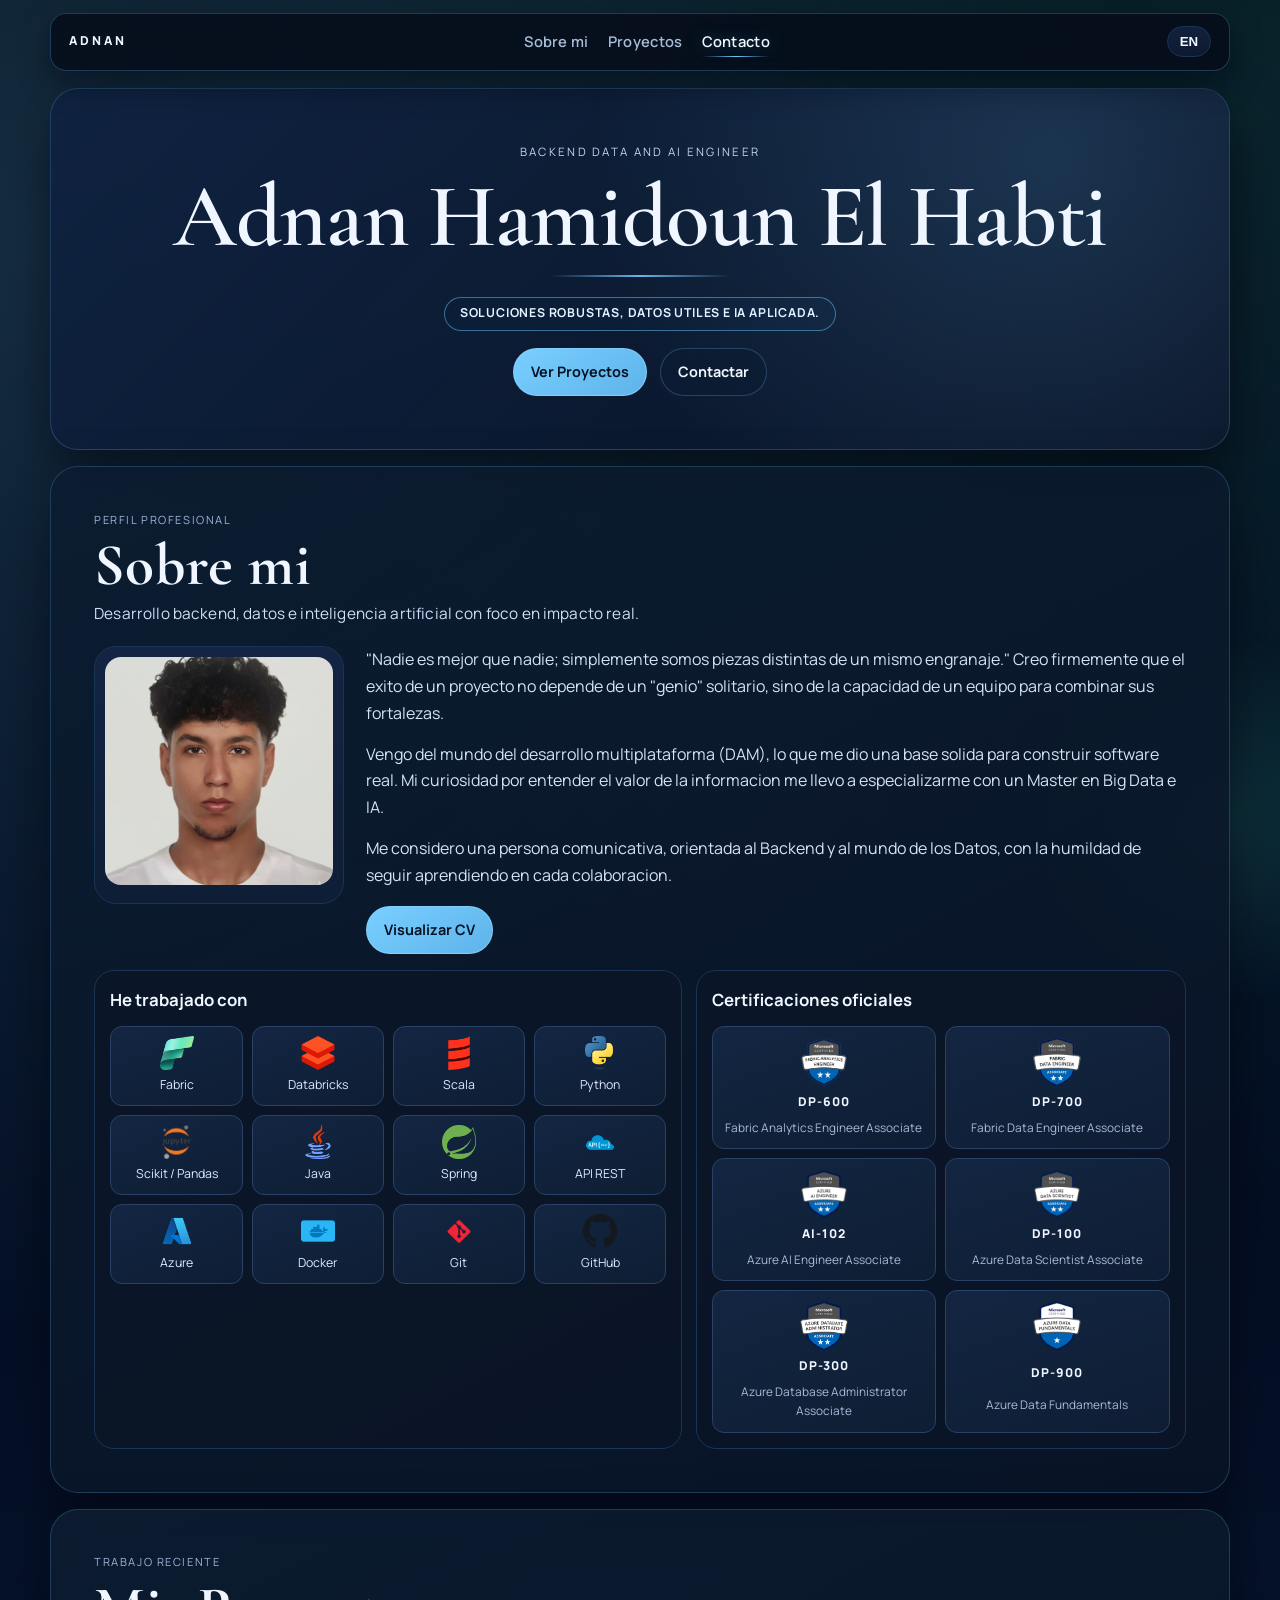
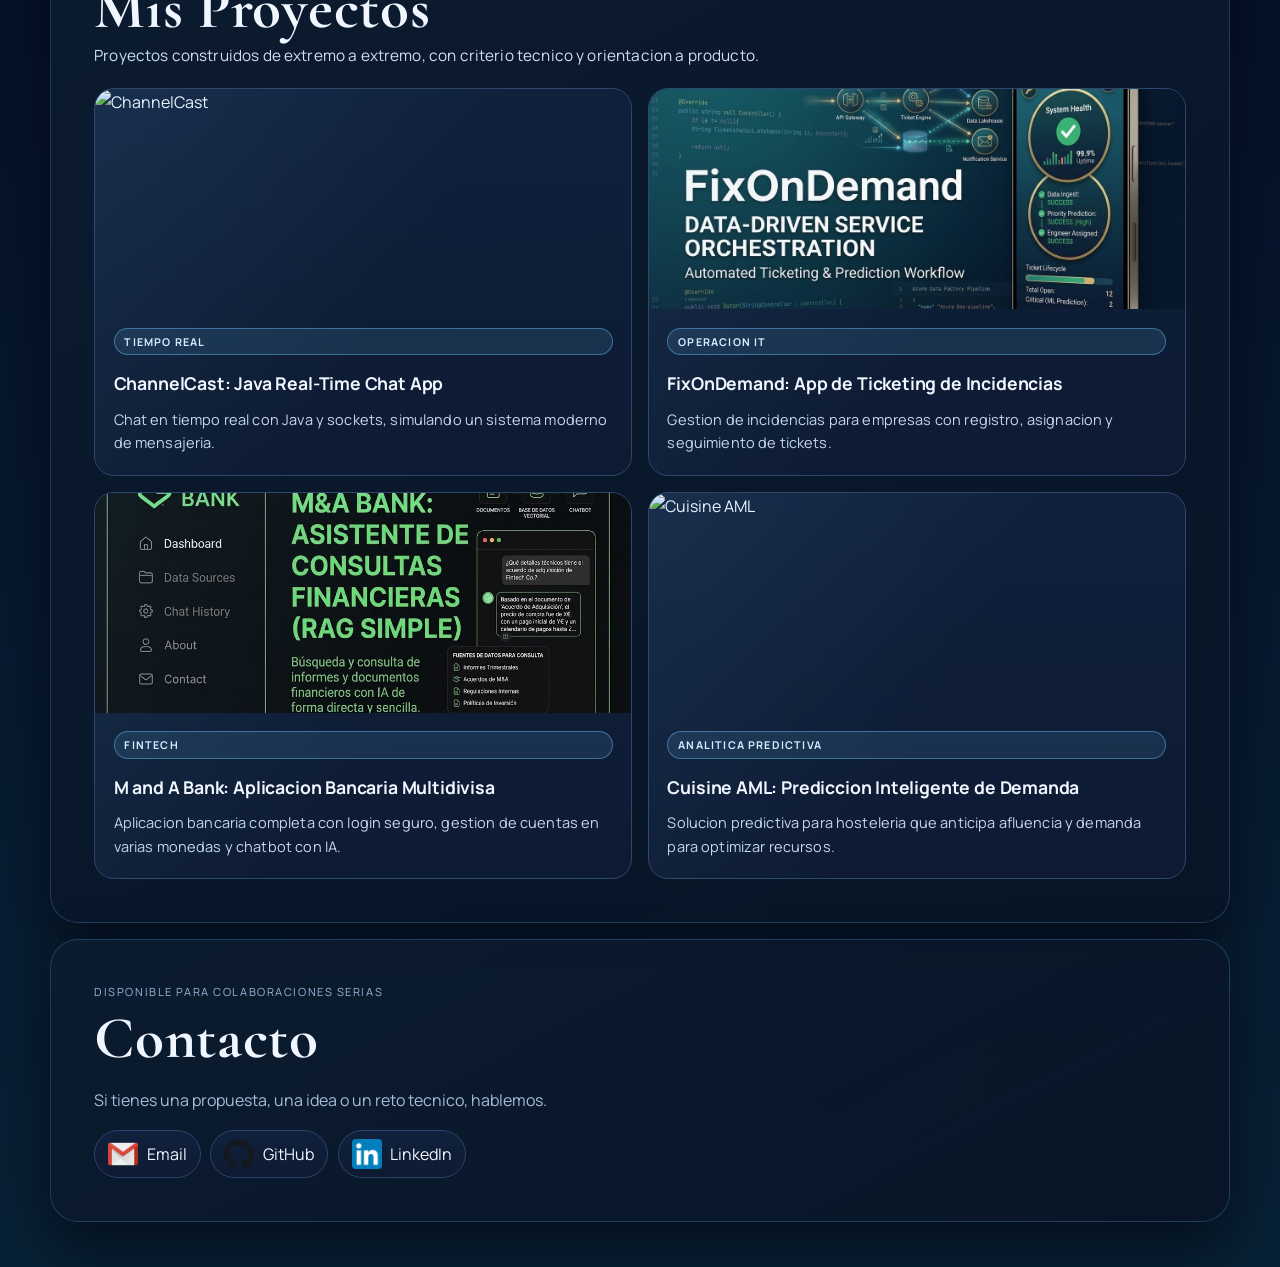
==== commit 2491f26e: "Mejorado Portfolio" ====
--- a/index.html
+++ b/index.html
@@ -4,43 +4,43 @@
     <meta charset="UTF-8" />
     <meta http-equiv="X-UA-Compatible" content="IE=edge" />
     <meta name="viewport" content="width=device-width, initial-scale=1.0" />
-    <title>Adnan Portfolio - Desarrollador Innovador</title>
-    <!-- Tipografias -->
+    <title>Adnan Portfolio | Backend, Data and AI</title>
     <link rel="preconnect" href="https://fonts.googleapis.com" />
     <link rel="preconnect" href="https://fonts.gstatic.com" crossorigin />
     <link
-      href="https://fonts.googleapis.com/css2?family=Plus+Jakarta+Sans:wght@400;500;700;800&family=Sora:wght@600;700&display=swap"
+      href="https://fonts.googleapis.com/css2?family=Cormorant+Garamond:wght@500;600;700&family=Manrope:wght@400;500;600;700;800&display=swap"
       rel="stylesheet"
     />
     <link rel="stylesheet" href="styles/index.css" />
   </head>
-
   <body>
     <a class="skip-link" href="#main-content" data-i18n="skipToMain"
       >Saltar al contenido principal</a
     >
-    <!-- BARRA DE NAVEGACIÓN -->
-    <nav aria-label="Navegación principal">
-      <div class="logo">Adnan Portfolio</div>
+
+    <nav class="site-nav" aria-label="Navegacion principal">
+      <a class="brand" href="#home" aria-label="Ir al inicio">ADNAN</a>
+
       <button
         class="hamburger"
         type="button"
-        aria-label="Abrir menú de navegación"
+        aria-label="Abrir menu de navegacion"
         aria-controls="main-menu"
         aria-expanded="false"
       >
         <span></span>
         <span></span>
-        <span></span>
       </button>
-      <ul id="main-menu">
-        <li><a href="#sobre-mi" data-i18n="navAbout">Sobre mí</a></li>
+
+      <ul id="main-menu" class="nav-links">
+        <li><a href="#sobre-mi" data-i18n="navAbout">Sobre mi</a></li>
         <li><a href="#proyectos" data-i18n="navProjects">Proyectos</a></li>
         <li><a href="#contacto" data-i18n="navContact">Contacto</a></li>
       </ul>
-      <!-- Switch de idioma integrado en el nav -->
+
       <button
         id="lang-switch"
+        class="lang-switch"
         type="button"
         aria-label="Cambiar idioma"
         aria-live="polite"
@@ -49,91 +49,76 @@
       </button>
     </nav>
 
-    <!-- HEADER -->
-    <header>
-      <div class="hero-content">
-        <p class="hero-eyebrow" data-i18n="heroEyebrow">Portfolio Engineer</p>
+    <header id="home" class="hero reveal">
+      <div class="hero-shell">
+        <p class="hero-eyebrow" data-i18n="heroEyebrow">
+          Backend Data and AI Engineer
+        </p>
         <h1>Adnan Hamidoun El Habti</h1>
-        <p data-i18n="heroSubtitle">
-          Desarrollador Java & Spring | Eficiencia, estructura y visión técnica
+        <p class="hero-status" data-i18n="heroStatus">
+          Soluciones robustas, datos utiles e IA aplicada.
         </p>
+
         <div class="hero-actions">
           <a
-            class="hero-btn primary"
+            class="btn btn-primary"
             href="#proyectos"
             data-i18n="heroCtaProjects"
             >Ver Proyectos</a
           >
-          <a
-            class="hero-btn secondary"
-            href="#contacto"
-            data-i18n="heroCtaContact"
+          <a class="btn btn-ghost" href="#contacto" data-i18n="heroCtaContact"
             >Contactar</a
           >
         </div>
-        <div class="hero-metrics" aria-label="Indicadores rápidos">
-          <div class="metric-chip" data-i18n="heroMetric1">
-            6 Certificaciones Azure
-          </div>
-          <div class="metric-chip" data-i18n="heroMetric2">
-            4 Proyectos End-to-End
-          </div>
-          <div class="metric-chip" data-i18n="heroMetric3">
-            Backend + Data + IA
-          </div>
-        </div>
       </div>
     </header>
 
     <main id="main-content">
-      <!-- SECCIÓN: SOBRE MÍ -->
       <section
         id="sobre-mi"
-        class="container reveal"
+        class="section reveal"
         aria-labelledby="about-heading"
       >
-        <div class="sobre-mi-contenedor">
-          <img
-            src="./icons/fotoCurriculum.jpg"
-            alt="Foto de Adnan"
-            class="perfil"
-          />
-          <div>
-            <h2
-              id="about-heading"
-              class="section-heading"
-              data-i18n="aboutTitle"
-            >
-              Sobre mí
-            </h2>
-            <p class="section-lead" data-i18n="aboutLead">
-              Perfil orientado a producto, arquitectura robusta y colaboración
-              real de equipo.
-            </p>
+        <div class="section-head">
+          <p class="section-kicker" data-i18n="aboutKicker">
+            Perfil profesional
+          </p>
+          <h2 id="about-heading" data-i18n="aboutTitle">Sobre mi</h2>
+          <p class="section-intro" data-i18n="aboutIntro">
+            Desarrollo backend, datos e inteligencia artificial con foco en
+            impacto real.
+          </p>
+        </div>
+
+        <div class="about-grid">
+          <div class="about-photo-wrap">
+            <img
+              src="./icons/fotoCurriculum.jpg"
+              alt="Foto de Adnan"
+              class="about-photo"
+            />
+          </div>
+
+          <div class="about-copy">
             <p data-i18n="aboutText1">
               "Nadie es mejor que nadie; simplemente somos piezas distintas de
-              un mismo engranaje." Creo firmemente que el éxito de un proyecto
+              un mismo engranaje." Creo firmemente que el exito de un proyecto
               no depende de un "genio" solitario, sino de la capacidad de un
-              equipo para combinar sus fortalezas. Mi enfoque no es ser el que
-              más sabe, sino ser el que mejor suma.
+              equipo para combinar sus fortalezas.
             </p>
             <p data-i18n="aboutText2">
               Vengo del mundo del desarrollo multiplataforma (DAM), lo que me
-              dio una base sólida en la construcción de software real. Mi
-              curiosidad por entender el valor de la información me llevó a
-              especializarme con un Máster en Big Data e IA. Aunque cuento con 6
-              certificaciones oficiales en el ecosistema de Azure, las veo como
-              herramientas de aprendizaje continuo, no como metas finales.
+              dio una base solida para construir software real. Mi curiosidad
+              por entender el valor de la informacion me llevo a especializarme
+              con un Master en Big Data e IA.
             </p>
             <p data-i18n="aboutText3">
-              Me considero una persona comunicativa que disfruta escuchando y
-              aprendiendo de los demás. Mi objetivo es aportar mi granito de
-              arena en el Backend y el mundo de los Datos, siempre con la
-              humildad de saber que cada interacción con un compañero es una
-              oportunidad para mejorar.
+              Me considero una persona comunicativa, orientada al Backend y al
+              mundo de los Datos, con la humildad de seguir aprendiendo en cada
+              colaboracion.
             </p>
             <a
-              class="button-cv"
+              class="btn btn-primary btn-cv"
               href="./icons/cv.pdf"
               download
               target="_blank"
@@ -144,238 +129,164 @@
           </div>
         </div>
 
-        <h3
-          id="skills-heading"
-          class="section-heading section-title"
-          data-i18n="aboutSkills"
-        >
-          🛠️ Ecosistema Tecnológico
-        </h3>
-        <div
-          class="skills-grid ecosystem-grid"
-          role="region"
-          aria-labelledby="skills-heading"
-        >
-          <div class="skill-box">
-            <h4 data-i18n="ecoDataTitle">📊 Ingeniería de Datos y Analítica</h4>
-            <div class="tech-items ecosystem-items">
-              <div class="tech-item ecosystem-item">
-                <img src="./icons/fabric.png" alt="Microsoft Fabric" />
-                <span>Microsoft Fabric</span>
-              </div>
-              <div class="tech-item ecosystem-item">
-                <img src="./icons/databricks.png" alt="Databricks y Spark" />
-                <span>Spark + Databricks</span>
-              </div>
-              <div class="tech-item ecosystem-item">
-                <img src="./icons/scala.png" alt="Scala" />
-                <span>Scala</span>
+        <div class="tech-cert-shell">
+          <div class="tech-panel">
+            <h3 data-i18n="techPanelTitle">He trabajado con</h3>
+            <div class="tech-icon-grid">
+              <div class="tech-icon-item">
+                <img src="./icons/fabric.png" alt="Microsoft Fabric" /><span
+                  >Fabric</span
+                >
+              </div>
+              <div class="tech-icon-item">
+                <img src="./icons/databricks.png" alt="Databricks" /><span
+                  >Databricks</span
+                >
+              </div>
+              <div class="tech-icon-item">
+                <img src="./icons/scala.png" alt="Scala" /><span>Scala</span>
+              </div>
+              <div class="tech-icon-item">
+                <img src="./icons/python.png" alt="Python" /><span>Python</span>
+              </div>
+              <div class="tech-icon-item">
+                <img
+                  src="./icons/jupyter.png"
+                  alt="Scikit Learn y Pandas"
+                /><span>Scikit / Pandas</span>
+              </div>
+              <div class="tech-icon-item">
+                <img src="./icons/java.png" alt="Java" /><span>Java</span>
+              </div>
+              <div class="tech-icon-item">
+                <img src="./icons/spring.png" alt="Spring Boot" /><span
+                  >Spring</span
+                >
+              </div>
+              <div class="tech-icon-item">
+                <img src="./icons/api.png" alt="API REST" /><span
+                  >API REST</span
+                >
+              </div>
+              <div class="tech-icon-item">
+                <img src="./icons/azure.png" alt="Azure" /><span>Azure</span>
+              </div>
+              <div class="tech-icon-item">
+                <img src="./icons/docker.png" alt="Docker" /><span>Docker</span>
+              </div>
+              <div class="tech-icon-item">
+                <img src="./icons/git.png" alt="Git" /><span>Git</span>
+              </div>
+              <div class="tech-icon-item">
+                <img src="./icons/github.png" alt="GitHub" /><span>GitHub</span>
               </div>
             </div>
           </div>
 
-          <div class="skill-box">
-            <h4 data-i18n="ecoAiTitle">🤖 IA y Machine Learning</h4>
-            <div class="tech-items ecosystem-items">
-              <div class="tech-item ecosystem-item">
-                <img src="./icons/python.png" alt="Python" />
-                <span>Python</span>
-              </div>
-              <div class="tech-item ecosystem-item">
-                <img src="./icons/jupyter.png" alt="Scikit-Learn y Pandas" />
-                <span>Scikit-Learn + Pandas</span>
-              </div>
+          <div class="cert-panel">
+            <h3 data-i18n="certPanelTitle">Certificaciones oficiales</h3>
+            <div class="cert-grid">
+              <a
+                class="cert-item"
+                href="https://learn.microsoft.com/credentials/certifications/exams/dp-600/"
+                target="_blank"
+                rel="noopener noreferrer"
+              >
+                <img src="./icons/dp600.png" alt="DP 600" />
+                <span class="cert-code">DP-600</span>
+                <span class="cert-name" data-i18n="certDP600Name"
+                  >Fabric Analytics Engineer Associate</span
+                >
+              </a>
+              <a
+                class="cert-item"
+                href="https://learn.microsoft.com/credentials/certifications/exams/dp-700/"
+                target="_blank"
+                rel="noopener noreferrer"
+              >
+                <img src="./icons/dp700.png" alt="DP 700" />
+                <span class="cert-code">DP-700</span>
+                <span class="cert-name" data-i18n="certDP700Name"
+                  >Fabric Data Engineer Associate</span
+                >
+              </a>
+              <a
+                class="cert-item"
+                href="https://learn.microsoft.com/credentials/certifications/exams/ai-102/"
+                target="_blank"
+                rel="noopener noreferrer"
+              >
+                <img src="./icons/ai102.png" alt="AI 102" />
+                <span class="cert-code">AI-102</span>
+                <span class="cert-name" data-i18n="certAI102Name"
+                  >Azure AI Engineer Associate</span
+                >
+              </a>
+              <a
+                class="cert-item"
+                href="https://learn.microsoft.com/credentials/certifications/exams/dp-100/"
+                target="_blank"
+                rel="noopener noreferrer"
+              >
+                <img src="./icons/dp100.png" alt="DP 100" />
+                <span class="cert-code">DP-100</span>
+                <span class="cert-name" data-i18n="certDP100Name"
+                  >Azure Data Scientist Associate</span
+                >
+              </a>
+              <a
+                class="cert-item"
+                href="https://learn.microsoft.com/credentials/certifications/exams/dp-300/"
+                target="_blank"
+                rel="noopener noreferrer"
+              >
+                <img src="./icons/dp300.png" alt="DP 300" />
+                <span class="cert-code">DP-300</span>
+                <span class="cert-name" data-i18n="certDP300Name"
+                  >Azure Database Administrator Associate</span
+                >
+              </a>
+              <a
+                class="cert-item"
+                href="https://learn.microsoft.com/credentials/certifications/exams/dp-900/"
+                target="_blank"
+                rel="noopener noreferrer"
+              >
+                <img src="./icons/dp900.png" alt="DP 900" />
+                <span class="cert-code">DP-900</span>
+                <span class="cert-name" data-i18n="certDP900Name"
+                  >Azure Data Fundamentals</span
+                >
+              </a>
             </div>
           </div>
-
-          <div class="skill-box">
-            <h4 data-i18n="ecoBackendTitle">⚙️ Backend y Arquitectura</h4>
-            <div class="tech-items ecosystem-items">
-              <div class="tech-item ecosystem-item">
-                <img src="./icons/java.png" alt="Java" />
-                <span>Java</span>
-              </div>
-              <div class="tech-item ecosystem-item">
-                <img src="./icons/spring.png" alt="Spring Boot" />
-                <span>Spring Boot</span>
-              </div>
-              <div class="tech-item ecosystem-item">
-                <img src="./icons/scala.png" alt="Scala" />
-                <span>Scala</span>
-              </div>
-              <div class="tech-item ecosystem-item">
-                <img src="./icons/api.png" alt="APIs REST" />
-                <span>APIs REST</span>
-              </div>
-            </div>
-          </div>
-
-          <div class="skill-box">
-            <h4 data-i18n="ecoCloudTitle">☁️ Cloud, DevOps y Calidad</h4>
-            <div class="tech-items ecosystem-items">
-              <div class="tech-item ecosystem-item">
-                <img src="./icons/azure.png" alt="Microsoft Azure" />
-                <span>Azure</span>
-              </div>
-              <div class="tech-item ecosystem-item">
-                <img src="./icons/docker.png" alt="Docker" />
-                <span>Docker</span>
-              </div>
-              <div class="tech-item ecosystem-item">
-                <img src="./icons/git.png" alt="Git" />
-                <span>Git</span>
-              </div>
-              <div class="tech-item ecosystem-item">
-                <img src="./icons/github.png" alt="GitHub" />
-                <span>GitHub</span>
-              </div>
-            </div>
-          </div>
-
-          <div class="skill-box certifications-box">
-            <h4 data-i18n="certTitle">📜 Certificaciones Oficiales</h4>
-            <div class="cert-groups">
-              <div class="cert-group">
-                <h5 class="cert-group-title" data-i18n="certGroupData">
-                  Datos y Analítica
-                </h5>
-                <div class="tech-items cert-grid">
-                  <a
-                    class="tech-item cert-item cert-link"
-                    href="https://learn.microsoft.com/credentials/certifications/exams/dp-600/"
-                    target="_blank"
-                    rel="noopener noreferrer"
-                  >
-                    <img
-                      src="./icons/dp600.png"
-                      alt="DP-600 Microsoft Fabric Analytics Engineer Associate"
-                    />
-                    <span class="cert-code">DP-600</span>
-                    <span class="cert-name" data-i18n="certDP600Name"
-                      >Fabric Analytics Engineer Associate</span
-                    >
-                  </a>
-                  <a
-                    class="tech-item cert-item cert-link"
-                    href="https://learn.microsoft.com/credentials/certifications/exams/dp-700/"
-                    target="_blank"
-                    rel="noopener noreferrer"
-                  >
-                    <img
-                      src="./icons/dp700.png"
-                      alt="DP-700 Microsoft Fabric Data Engineer Associate"
-                    />
-                    <span class="cert-code">DP-700</span>
-                    <span class="cert-name" data-i18n="certDP700Name"
-                      >Fabric Data Engineer Associate</span
-                    >
-                  </a>
-                </div>
-              </div>
-              <div class="cert-group">
-                <h5 class="cert-group-title" data-i18n="certGroupAi">
-                  IA y Ciencia de Datos
-                </h5>
-                <div class="tech-items cert-grid">
-                  <a
-                    class="tech-item cert-item cert-link"
-                    href="https://learn.microsoft.com/credentials/certifications/exams/ai-102/"
-                    target="_blank"
-                    rel="noopener noreferrer"
-                  >
-                    <img
-                      src="./icons/ai102.png"
-                      alt="AI-102 Azure AI Engineer Associate"
-                    />
-                    <span class="cert-code">AI-102</span>
-                    <span class="cert-name" data-i18n="certAI102Name"
-                      >Azure AI Engineer Associate</span
-                    >
-                  </a>
-                  <a
-                    class="tech-item cert-item cert-link"
-                    href="https://learn.microsoft.com/credentials/certifications/exams/dp-100/"
-                    target="_blank"
-                    rel="noopener noreferrer"
-                  >
-                    <img
-                      src="./icons/dp100.png"
-                      alt="DP-100 Azure Data Scientist Associate"
-                    />
-                    <span class="cert-code">DP-100</span>
-                    <span class="cert-name" data-i18n="certDP100Name"
-                      >Azure Data Scientist Associate</span
-                    >
-                  </a>
-                </div>
-              </div>
-              <div class="cert-group">
-                <h5 class="cert-group-title" data-i18n="certGroupInfra">
-                  Infraestructura y Datos
-                </h5>
-                <div class="tech-items cert-grid">
-                  <a
-                    class="tech-item cert-item cert-link"
-                    href="https://learn.microsoft.com/credentials/certifications/exams/dp-300/"
-                    target="_blank"
-                    rel="noopener noreferrer"
-                  >
-                    <img
-                      src="./icons/dp300.png"
-                      alt="DP-300 Azure Database Administrator Associate"
-                    />
-                    <span class="cert-code">DP-300</span>
-                    <span class="cert-name" data-i18n="certDP300Name"
-                      >Azure Database Administrator Associate</span
-                    >
-                  </a>
-                  <a
-                    class="tech-item cert-item cert-link"
-                    href="https://learn.microsoft.com/credentials/certifications/exams/dp-900/"
-                    target="_blank"
-                    rel="noopener noreferrer"
-                  >
-                    <img
-                      src="./icons/dp900.png"
-                      alt="DP-900 Azure Data Fundamentals"
-                    />
-                    <span class="cert-code">DP-900</span>
-                    <span class="cert-name" data-i18n="certDP900Name"
-                      >Azure Data Fundamentals</span
-                    >
-                  </a>
-                </div>
-              </div>
-            </div>
-          </div>
         </div>
       </section>
 
-      <!-- SECCIÓN: PROYECTOS -->
       <section
         id="proyectos"
-        class="container reveal"
+        class="section reveal"
         aria-labelledby="projects-heading"
       >
-        <h2
-          id="projects-heading"
-          class="section-heading"
-          data-i18n="projectsTitle"
-        >
-          Mis Proyectos
-        </h2>
-        <p class="projects-intro" data-i18n="projectsIntro">
-          Soluciones reales enfocadas en arquitectura limpia, rendimiento y
-          experiencia de usuario.
-        </p>
-        <div class="proyectos-container">
-          <a href="channelcast.html" class="proyecto">
+        <div class="section-head">
+          <p class="section-kicker" data-i18n="projectsKicker">
+            Trabajo reciente
+          </p>
+          <h2 id="projects-heading" data-i18n="projectsTitle">Mis Proyectos</h2>
+          <p class="section-intro" data-i18n="projectsIntro">
+            Proyectos construidos de extremo a extremo, con criterio tecnico y
+            orientacion a producto.
+          </p>
+        </div>
+
+        <div class="projects-grid">
+          <a href="channelcast.html" class="project-card">
             <img
               src="./icons/chanelCast.png"
               alt="ChannelCast"
-              class="proyecto-imagen"
+              class="project-image"
             />
-            <div class="proyecto-info">
+            <div class="project-content">
               <span class="project-tag" data-i18n="projectTagRealtime"
                 >Tiempo Real</span
               >
@@ -384,169 +295,154 @@
               </h3>
               <p data-i18n="project1Desc">
                 Chat en tiempo real con Java y sockets, simulando un sistema
-                moderno de mensajería.
+                moderno de mensajeria.
               </p>
             </div>
           </a>
-          <a href="fixOnDemand.html" class="proyecto">
+
+          <a href="fixOnDemand.html" class="project-card">
             <img
               src="./icons/fixOndemand.jpg"
               alt="FixOnDemand"
-              class="proyecto-imagen"
+              class="project-image"
             />
-            <div class="proyecto-info">
+            <div class="project-content">
               <span class="project-tag" data-i18n="projectTagService"
-                >Operación IT</span
+                >Operacion IT</span
               >
               <h3 data-i18n="project2Title">
                 FixOnDemand: App de Ticketing de Incidencias
               </h3>
               <p data-i18n="project2Desc">
-                Gestión de incidencias para empresas con registro, asignación y
+                Gestion de incidencias para empresas con registro, asignacion y
                 seguimiento de tickets.
               </p>
             </div>
           </a>
-          <!-- Nuevo proyecto: M&A Bank -->
-          <a href="maBank.html" class="proyecto">
+
+          <a href="maBank.html" class="project-card">
             <img
               src="./icons/maBank.jpg"
-              alt="M&A Bank"
-              class="proyecto-imagen"
+              alt="M and A Bank"
+              class="project-image"
             />
-            <div class="proyecto-info">
+            <div class="project-content">
               <span class="project-tag" data-i18n="projectTagFintech"
                 >FinTech</span
               >
               <h3 data-i18n="project3Title">
-                M&A Bank: Aplicación Bancaria Multidivisa
+                M and A Bank: Aplicacion Bancaria Multidivisa
               </h3>
               <p data-i18n="project3Desc">
-                Aplicación bancaria completa con login seguro, gestión de
-                cuentas en varias monedas, envío de dinero, conversión de
-                divisas en tiempo real y chatbot con IA.
+                Aplicacion bancaria completa con login seguro, gestion de
+                cuentas en varias monedas y chatbot con IA.
               </p>
             </div>
           </a>
-          <a href="amlCuisine.html" class="proyecto">
+
+          <a href="amlCuisine.html" class="project-card">
             <img
               src="./icons/cuisineaml.png"
               alt="Cuisine AML"
-              class="proyecto-imagen"
+              class="project-image"
             />
-            <div class="proyecto-info">
+            <div class="project-content">
               <span class="project-tag" data-i18n="projectTagAnalytics"
-                >Analítica Predictiva</span
+                >Analitica Predictiva</span
               >
               <h3 data-i18n="project4Title">
-                Cuisine AML: Predicción Inteligente de Demanda
+                Cuisine AML: Prediccion Inteligente de Demanda
               </h3>
               <p data-i18n="project4Desc">
-                Solución de analítica predictiva para hostelería que anticipa la
-                afluencia por servicio y la demanda de platos, optimizando
-                compras, preparación y asignación de recursos en cocina y sala.
+                Solucion predictiva para hosteleria que anticipa afluencia y
+                demanda para optimizar recursos.
               </p>
             </div>
           </a>
         </div>
       </section>
 
-      <!-- SECCIÓN: CONTACTO -->
       <section
         id="contacto"
-        class="container reveal"
+        class="section reveal"
         aria-labelledby="contact-heading"
       >
-        <h2 id="contact-heading" class="sr-only" data-i18n="contactTitle">
-          Contacto
-        </h2>
-        <div class="contact-wrapper">
-          <div class="contact-info">
-            <p class="contact-kicker" data-i18n="contactKicker">
-              Disponible para colaboraciones serias
-            </p>
-            <p data-i18n="contactText">
-              ¿Tienes alguna consulta o propuesta? ¡Hablemos!
-            </p>
-          </div>
-          <div class="contact-links">
-            <a
-              href="mailto:adnanhamidoun@gmail.com"
-              class="contact-link"
-              aria-label="Email"
-            >
-              <img
-                src="./icons/gmail.png"
-                alt="Email"
-                class="social-icon"
-                width="30"
-              />
-              <span>Email</span>
-            </a>
-            <a
-              href="https://github.com/adnanhamidoun/-Portfolio"
-              target="_blank"
-              rel="noopener noreferrer"
-              class="contact-link"
-              aria-label="GitHub"
-            >
-              <img
-                src="./icons/github.png"
-                alt="GitHub"
-                class="social-icon"
-                width="30"
-              />
-              <span>GitHub</span>
-            </a>
-            <a
-              href="https://www.linkedin.com/in/adnan-hamidoun-el-habti-252079311/"
-              target="_blank"
-              rel="noopener noreferrer"
-              class="contact-link"
-              aria-label="LinkedIn"
-            >
-              <img
-                src="./icons/linkedin.png"
-                alt="LinkedIn"
-                class="social-icon"
-                width="30"
-              />
-              <span>LinkedIn</span>
-            </a>
-          </div>
+        <div class="section-head">
+          <p class="section-kicker" data-i18n="contactKicker">
+            Disponible para colaboraciones serias
+          </p>
+          <h2 id="contact-heading" data-i18n="contactTitle">Contacto</h2>
+        </div>
+
+        <p class="contact-copy" data-i18n="contactText">
+          Si tienes una propuesta, una idea o un reto tecnico, hablemos.
+        </p>
+
+        <div class="contact-links">
+          <a
+            href="mailto:adnanhamidoun@gmail.com"
+            class="contact-link"
+            aria-label="Email"
+          >
+            <img src="./icons/gmail.png" alt="Email" width="30" height="30" />
+            <span>Email</span>
+          </a>
+          <a
+            href="https://github.com/adnanhamidoun/-Portfolio"
+            target="_blank"
+            rel="noopener noreferrer"
+            class="contact-link"
+            aria-label="GitHub"
+          >
+            <img src="./icons/github.png" alt="GitHub" width="30" height="30" />
+            <span>GitHub</span>
+          </a>
+          <a
+            href="https://www.linkedin.com/in/adnan-hamidoun-el-habti-252079311/"
+            target="_blank"
+            rel="noopener noreferrer"
+            class="contact-link"
+            aria-label="LinkedIn"
+          >
+            <img
+              src="./icons/linkedin.png"
+              alt="LinkedIn"
+              width="30"
+              height="30"
+            />
+            <span>LinkedIn</span>
+          </a>
         </div>
       </section>
     </main>
 
-    <button id="back-to-top" type="button" aria-label="Volver arriba">↑</button>
+    <button id="back-to-top" type="button" aria-label="Volver arriba">
+      Arriba
+    </button>
 
     <script>
-      // Reveal de secciones con IntersectionObserver (más fluido y eficiente)
       const revealElements = document.querySelectorAll(".reveal");
       const revealObserver = new IntersectionObserver(
         (entries) => {
           entries.forEach((entry) => {
-            if (entry.isIntersecting) entry.target.classList.add("active");
+            if (entry.isIntersecting) {
+              entry.target.classList.add("active");
+            }
           });
         },
         { threshold: 0.18 },
       );
       revealElements.forEach((el) => revealObserver.observe(el));
 
-      // Toggle del menú hamburguesa
       const hamburger = document.querySelector(".hamburger");
-      const navMenu = document.querySelector("nav ul");
+      const navMenu = document.querySelector(".nav-links");
       hamburger.addEventListener("click", () => {
-        navMenu.classList.toggle("active");
-        hamburger.classList.toggle("open");
-        hamburger.setAttribute(
-          "aria-expanded",
-          navMenu.classList.contains("active") ? "true" : "false",
-        );
+        const isOpen = navMenu.classList.toggle("active");
+        hamburger.classList.toggle("open", isOpen);
+        hamburger.setAttribute("aria-expanded", isOpen ? "true" : "false");
       });
 
-      // Cerrar menú al navegar desde móvil
-      document.querySelectorAll("nav ul a").forEach((link) => {
+      document.querySelectorAll(".nav-links a").forEach((link) => {
         link.addEventListener("click", () => {
           navMenu.classList.remove("active");
           hamburger.classList.remove("open");
@@ -554,13 +450,14 @@
         });
       });
 
-      // Estado activo del menú según sección visible
-      const menuLinks = document.querySelectorAll('nav ul a[href^="#"]');
+      const menuLinks = document.querySelectorAll('.nav-links a[href^="#"]');
       const sections = document.querySelectorAll("main section[id]");
       const sectionObserver = new IntersectionObserver(
         (entries) => {
           entries.forEach((entry) => {
-            if (!entry.isIntersecting) return;
+            if (!entry.isIntersecting) {
+              return;
+            }
             const id = entry.target.getAttribute("id");
             menuLinks.forEach((link) => {
               link.classList.toggle(
@@ -574,269 +471,126 @@
       );
       sections.forEach((section) => sectionObserver.observe(section));
 
-      // Botón "Volver arriba": Mostrar u ocultar según scroll
       const backToTop = document.getElementById("back-to-top");
-      if (backToTop) {
-        window.addEventListener("scroll", () => {
-          backToTop.classList.toggle("visible", window.scrollY > 300);
-        });
-
-        backToTop.addEventListener("click", () => {
-          window.scrollTo({ top: 0, behavior: "smooth" });
-        });
-      }
-
-      // Funcionalidad de cambio de idioma
-      // Funcionalidad de cambio de idioma
+      window.addEventListener("scroll", () => {
+        backToTop.classList.toggle("visible", window.scrollY > 380);
+      });
+      backToTop.addEventListener("click", () => {
+        window.scrollTo({ top: 0, behavior: "smooth" });
+      });
+
       let currentLang = "es";
       const translations = {
         es: {
           skipToMain: "Saltar al contenido principal",
-          navAbout: "Sobre mí",
+          navAbout: "Sobre mi",
           navProjects: "Proyectos",
-          navServices: "Servicios",
-          navTestimonials: "Testimonios",
           navContact: "Contacto",
-          heroSubtitle:
-            "Desarrollador Java & Spring | Eficiencia, estructura y visión técnica",
-          heroEyebrow: "Portfolio Engineer",
+          heroEyebrow: "Backend Data and AI Engineer",
+          heroStatus: "Soluciones robustas, datos utiles e IA aplicada.",
           heroCtaProjects: "Ver Proyectos",
           heroCtaContact: "Contactar",
-          heroMetric1: "6 Certificaciones Azure",
-          heroMetric2: "4 Proyectos End-to-End",
-          heroMetric3: "Backend + Data + IA",
-          aboutTitle: "Sobre mí",
-          aboutLead:
-            "Perfil orientado a producto, arquitectura robusta y colaboración real de equipo.",
+          aboutKicker: "Perfil profesional",
+          aboutTitle: "Sobre mi",
+          aboutIntro:
+            "Desarrollo backend, datos e inteligencia artificial con foco en impacto real.",
           aboutText1:
-            '"Nadie es mejor que nadie; simplemente somos piezas distintas de un mismo engranaje." Creo firmemente que el éxito de un proyecto no depende de un "genio" solitario, sino de la capacidad de un equipo para combinar sus fortalezas. Mi enfoque no es ser el que más sabe, sino ser el que mejor suma.',
+            '"Nadie es mejor que nadie; simplemente somos piezas distintas de un mismo engranaje." Creo firmemente que el exito de un proyecto no depende de un "genio" solitario, sino de la capacidad de un equipo para combinar sus fortalezas.',
           aboutText2:
-            "Vengo del mundo del desarrollo multiplataforma (DAM), lo que me dio una base sólida en la construcción de software real. Mi curiosidad por entender el valor de la información me llevó a especializarme con un Máster en Big Data e IA. Aunque cuento con 6 certificaciones oficiales en el ecosistema de Azure, las veo como herramientas de aprendizaje continuo, no como metas finales.",
+            "Vengo del mundo del desarrollo multiplataforma (DAM), lo que me dio una base solida para construir software real. Mi curiosidad por entender el valor de la informacion me llevo a especializarme con un Master en Big Data e IA.",
           aboutText3:
-            "Me considero una persona comunicativa que disfruta escuchando y aprendiendo de los demás. Mi objetivo es aportar mi granito de arena en el Backend y el mundo de los Datos, siempre con la humildad de saber que cada interacción con un compañero es una oportunidad para mejorar.",
-          aboutCVButton: "Descargar CV",
-          aboutSkills: "🛠️ Ecosistema Tecnológico",
-          ecosystemIntro:
-            "Enfoque en el ciclo de vida del dato, la arquitectura cloud y la construcción de soluciones de software robustas e inteligentes.",
-          ecoChip1: "Plataforma de Datos",
-          ecoChip2: "IA Aplicada",
-          ecoChip3: "Backend Escalable",
-          ecoChip4: "Cloud + DevOps",
-          ecoDataTitle: "📊 Ingeniería de Datos y Analítica",
-          ecoDataSubtitle:
-            "Ingesta, transformación y arquitectura analítica en cloud.",
-          ecoAiTitle: "🤖 IA y Machine Learning",
-          ecoAiSubtitle:
-            "Modelos predictivos e IA generativa orientada a negocio.",
-          ecoBackendTitle: "⚙️ Backend y Arquitectura",
-          ecoBackendSubtitle:
-            "Servicios robustos y patrones de diseño para escalar productos.",
-          ecoCloudTitle: "☁️ Cloud, DevOps y Calidad",
-          ecoCloudSubtitle:
-            "Entrega continua, despliegue fiable y control de calidad técnica.",
-          ecoStackLabel: "Stack principal",
-          ecoCapabilitiesLabel: "Capacidades clave",
-          ecoDataPoint1:
-            "Fabric: implementación de arquitecturas Medallion y gestión de OneLake (DP-600/700).",
-          ecoDataPoint2:
-            "Procesamiento: transformación a gran escala con Apache Spark, Databricks y Scala.",
-          ecoDataPoint3:
-            "Bases de datos: diseño y optimización en SQL Server y Azure SQL Database (DP-300).",
-          ecoAiPoint1:
-            "Modelado predictivo: forecasting y regresión con Python, Scikit-Learn, Pandas y NumPy.",
-          ecoAiPoint2:
-            "IA generativa: implementación de sistemas RAG y chat con documentos.",
-          ecoAiPoint3:
-            "Servicios cloud: integración con Azure AI (AI-102) y Azure ML (DP-100).",
-          ecoBackendPoint1:
-            "Core: desarrollo avanzado en Java (Spring Boot), Kotlin y Scala.",
-          ecoBackendPoint2:
-            "Arquitectura: diseño de microservicios, APIs RESTful y patrones escalables.",
-          ecoBackendPoint3:
-            "Calidad: pruebas unitarias y de integración con JUnit y Mockito.",
-          ecoCloudPoint1:
-            "Cloud: gestión y despliegue de recursos en Microsoft Azure y AWS.",
-          ecoCloudPoint2:
-            "Contenedores: virtualización y despliegue de entornos con Docker.",
-          ecoCloudPoint3:
-            "Validación: versionado con Git, validación de esquemas y métricas de modelos.",
-          certTitle: "📜 Certificaciones Oficiales",
-          certGroupData: "Datos y Analítica",
-          certGroupAi: "IA y Ciencia de Datos",
-          certGroupInfra: "Infraestructura y Datos",
+            "Me considero una persona comunicativa, orientada al Backend y al mundo de los Datos, con la humildad de seguir aprendiendo en cada colaboracion.",
+          aboutCVButton: "Visualizar CV",
+          techPanelTitle: "He trabajado con",
+          certPanelTitle: "Certificaciones oficiales",
           certDP600Name: "Fabric Analytics Engineer Associate",
           certDP700Name: "Fabric Data Engineer Associate",
           certAI102Name: "Azure AI Engineer Associate",
           certDP100Name: "Azure Data Scientist Associate",
           certDP300Name: "Azure Database Administrator Associate",
           certDP900Name: "Azure Data Fundamentals",
+          projectsKicker: "Trabajo reciente",
           projectsTitle: "Mis Proyectos",
           projectsIntro:
-            "Soluciones reales enfocadas en arquitectura limpia, rendimiento y experiencia de usuario.",
+            "Proyectos construidos de extremo a extremo, con criterio tecnico y orientacion a producto.",
+          projectTagRealtime: "Tiempo Real",
+          project1Title: "ChannelCast: Java Real-Time Chat App",
           project1Desc:
-            "Chat en tiempo real con Java y sockets, simulando un sistema moderno de mensajería.",
-          project1Title: "ChannelCast: Java Real-Time Chat App",
+            "Chat en tiempo real con Java y sockets, simulando un sistema moderno de mensajeria.",
+          projectTagService: "Operacion IT",
+          project2Title: "FixOnDemand: App de Ticketing de Incidencias",
           project2Desc:
-            "Gestión de incidencias para empresas con registro, asignación y seguimiento de tickets.",
-          project2Title: "FixOnDemand: App de Ticketing de Incidencias",
+            "Gestion de incidencias para empresas con registro, asignacion y seguimiento de tickets.",
+          projectTagFintech: "FinTech",
+          project3Title: "M and A Bank: Aplicacion Bancaria Multidivisa",
           project3Desc:
-            " Aplicación bancaria completa con login seguro, gestión de cuentas en varias monedas, envío de dinero, conversión de divisas en tiempo real y chatbot con IA.",
-          project3Title: "M&A Bank: Aplicación Bancaria Multidivisa",
-          project4Title: "Cuisine AML: Predicción Inteligente de Demanda",
+            "Aplicacion bancaria completa con login seguro, gestion de cuentas en varias monedas y chatbot con IA.",
+          projectTagAnalytics: "Analitica Predictiva",
+          project4Title: "Cuisine AML: Prediccion Inteligente de Demanda",
           project4Desc:
-            "Solución de analítica predictiva para hostelería que anticipa la afluencia por servicio y la demanda de platos, optimizando compras, preparación y asignación de recursos en cocina y sala.",
-          projectTagRealtime: "Tiempo Real",
-          projectTagService: "Operación IT",
-          projectTagFintech: "FinTech",
-          projectTagAnalytics: "Analítica Predictiva",
-          servicesTitle: "Servicios",
-          service1Title: "Desarrollo Web",
-          service1Desc:
-            "Diseño y desarrollo de sitios web responsivos y escalables.",
-          service2Title: "Aplicaciones Móviles",
-          service2Desc:
-            "Creación de apps móviles nativas e híbridas para llegar a más usuarios.",
-          service3Title: "Consultoría Tecnológica",
-          service3Desc:
-            "Asesoría en la implementación de tecnologías y optimización de procesos.",
-          testimonialsTitle: "Testimonios",
-          testimonial1Text:
-            "Adnan transformó nuestra visión en una realidad tecnológica. Su capacidad para resolver problemas es inigualable.",
-          testimonial1Role: "CEO de Innovatech",
-          testimonial2Text:
-            "Su creatividad y compromiso han sido clave para el éxito de nuestros proyectos digitales.",
-          testimonial2Role: "Directora de Desarrollo",
+            "Solucion predictiva para hosteleria que anticipa afluencia y demanda para optimizar recursos.",
+          contactKicker: "Disponible para colaboraciones serias",
           contactTitle: "Contacto",
-          contactKicker: "Disponible para colaboraciones serias",
-          contactText: "¿Tienes alguna consulta o propuesta? ¡Hablemos!",
-          contactBtn: "Contáctame",
-          footerText: "Creatividad en libertad: nada de derechos reservados.",
+          contactText:
+            "Si tienes una propuesta, una idea o un reto tecnico, hablemos.",
         },
         en: {
           skipToMain: "Skip to main content",
-          navAbout: "About Me",
+          navAbout: "About",
           navProjects: "Projects",
-          navServices: "Services",
-          navTestimonials: "Testimonials",
           navContact: "Contact",
-          heroSubtitle:
-            "Java & Spring Developer | Efficiency, structure, and technical vision",
-          heroEyebrow: "Portfolio Engineer",
+          heroEyebrow: "Backend Data and AI Engineer",
+          heroStatus: "Robust solutions, useful data, and applied AI.",
           heroCtaProjects: "View Projects",
           heroCtaContact: "Contact",
-          heroMetric1: "6 Azure Certifications",
-          heroMetric2: "4 End-to-End Projects",
-          heroMetric3: "Backend + Data + AI",
-          aboutTitle: "About Me",
-          aboutLead:
-            "Product-minded profile focused on robust architecture and real team collaboration.",
+          aboutKicker: "Professional profile",
+          aboutTitle: "About me",
+          aboutIntro:
+            "Backend, data, and AI engineering focused on real product impact.",
           aboutText1:
-            '"No one is better than anyone else; we are simply different pieces of the same gear." I firmly believe that a project\'s success does not depend on a lone "genius", but on a team\'s ability to combine strengths. My approach is not to be the one who knows the most, but the one who contributes best.',
+            '"No one is better than anyone else; we are simply different pieces of the same gear." I strongly believe project success does not depend on a lone "genius", but on the ability of a team to combine strengths.',
           aboutText2:
-            "I come from a multi-platform development background (DAM), which gave me a solid foundation in building real-world software. My curiosity to understand the value of information led me to specialize with a Master's degree in Big Data and AI. Although I hold 6 official certifications in the Azure ecosystem, I see them as tools for continuous learning, not as final goals.",
+            "I come from a multi-platform development background (DAM), which gave me a solid base to build real software. My curiosity about the value of information led me to specialize with a Master in Big Data and AI.",
           aboutText3:
-            "I consider myself a communicative person who enjoys listening to and learning from others. My goal is to contribute my part in Backend and the world of Data, always with the humility to understand that every interaction with a teammate is an opportunity to improve.",
-          aboutCVButton: "Download CV",
-          aboutSkills: "🛠️ Technology Ecosystem",
-          ecosystemIntro:
-            "Focused on the full data lifecycle, cloud architecture, and building robust, intelligent software solutions.",
-          ecoChip1: "Data Platform",
-          ecoChip2: "Applied AI",
-          ecoChip3: "Scalable Backend",
-          ecoChip4: "Cloud + DevOps",
-          ecoDataTitle: "📊 Data Engineering & Analytics",
-          ecoDataSubtitle:
-            "Ingestion, transformation, and cloud analytics architecture.",
-          ecoAiTitle: "🤖 AI & Machine Learning",
-          ecoAiSubtitle:
-            "Predictive models and generative AI focused on business outcomes.",
-          ecoBackendTitle: "⚙️ Backend & Architecture",
-          ecoBackendSubtitle:
-            "Robust services and design patterns to scale products.",
-          ecoCloudTitle: "☁️ Cloud, DevOps & Quality",
-          ecoCloudSubtitle:
-            "Continuous delivery, reliable deployments, and technical quality control.",
-          ecoStackLabel: "Core stack",
-          ecoCapabilitiesLabel: "Key capabilities",
-          ecoDataPoint1:
-            "Fabric: implementation of Medallion architectures and OneLake management (DP-600/700).",
-          ecoDataPoint2:
-            "Processing: large-scale transformation with Apache Spark, Databricks, and Scala.",
-          ecoDataPoint3:
-            "Databases: design and optimization in SQL Server and Azure SQL Database (DP-300).",
-          ecoAiPoint1:
-            "Predictive modeling: forecasting and regression with Python, Scikit-Learn, Pandas, and NumPy.",
-          ecoAiPoint2:
-            "Generative AI: implementation of RAG systems and chat with documents.",
-          ecoAiPoint3:
-            "Cloud services: integration with Azure AI (AI-102) and Azure ML (DP-100).",
-          ecoBackendPoint1:
-            "Core: advanced development in Java (Spring Boot), Kotlin, and Scala.",
-          ecoBackendPoint2:
-            "Architecture: design of microservices, RESTful APIs, and scalable patterns.",
-          ecoBackendPoint3:
-            "Quality: unit and integration testing with JUnit and Mockito.",
-          ecoCloudPoint1:
-            "Cloud: management and deployment of resources in Microsoft Azure and AWS.",
-          ecoCloudPoint2:
-            "Containers: virtualization and environment deployment with Docker.",
-          ecoCloudPoint3:
-            "Validation: Git versioning, schema validation, and model metrics.",
-          certTitle: "📜 Official Certifications",
-          certGroupData: "Data & Analytics",
-          certGroupAi: "AI & Data Science",
-          certGroupInfra: "Infrastructure & Data",
+            "I consider myself a communicative person, focused on Backend and Data, with the humility to keep learning through every collaboration.",
+          aboutCVButton: "View CV",
+          techPanelTitle: "I have worked with",
+          certPanelTitle: "Official certifications",
           certDP600Name: "Fabric Analytics Engineer Associate",
           certDP700Name: "Fabric Data Engineer Associate",
           certAI102Name: "Azure AI Engineer Associate",
           certDP100Name: "Azure Data Scientist Associate",
           certDP300Name: "Azure Database Administrator Associate",
           certDP900Name: "Azure Data Fundamentals",
+          projectsKicker: "Recent work",
           projectsTitle: "My Projects",
           projectsIntro:
-            "Real-world solutions focused on clean architecture, performance, and user experience.",
+            "End-to-end projects built with technical criteria and product-oriented thinking.",
+          projectTagRealtime: "Real Time",
+          project1Title: "ChannelCast: Java Real-Time Chat App",
           project1Desc:
             "Real-time chat with Java and sockets, simulating a modern messaging system.",
-          project1Title: "ChannelCast: Java Real-Time Chat App",
+          projectTagService: "IT Operations",
+          project2Title: "FixOnDemand: Incident Ticketing App",
           project2Desc:
-            "Incident management for companies including registration, assignment, and ticket tracking.",
-          project2Title: "FixOnDemand: Incident Ticketing App",
+            "Incident management for companies with registration, assignment and ticket tracking.",
+          projectTagFintech: "FinTech",
+          project3Title: "M and A Bank: Multi-Currency Banking App",
           project3Desc:
-            "Full-featured banking app with secure login, multi-currency account management, money transfers, real-time currency conversion, and an AI-powered chatbot.",
-          project3Title: "M&A Bank: Multi-Currency Banking App",
+            "Full banking app with secure login, multi-currency accounts and an AI chatbot.",
+          projectTagAnalytics: "Predictive Analytics",
           project4Title: "Cuisine AML: Smart Demand Forecasting",
           project4Desc:
-            "A predictive analytics solution for hospitality that forecasts service traffic and dish demand, optimizing purchasing, prep planning, and resource allocation across kitchen and floor operations.",
-          projectTagRealtime: "Real Time",
-          projectTagService: "IT Operations",
-          projectTagFintech: "FinTech",
-          projectTagAnalytics: "Predictive Analytics",
-          servicesTitle: "Services",
-          service1Title: "Web Development",
-          service1Desc:
-            "Design and development of responsive and scalable websites.",
-          service2Title: "Mobile Applications",
-          service2Desc:
-            "Creation of native and hybrid mobile apps to reach more users.",
-          service3Title: "Technology Consulting",
-          service3Desc:
-            "Consulting in technology implementation and process optimization.",
-          testimonialsTitle: "Testimonials",
-          testimonial1Text:
-            "Adnan transformed our vision into technological reality. His problem-solving skills are unmatched.",
-          testimonial1Role: "CEO of Innovatech",
-          testimonial2Text:
-            "His creativity and commitment have been key to the success of our digital projects.",
-          testimonial2Role: "Development Director",
+            "Predictive solution for hospitality that anticipates traffic and demand to optimize resources.",
+          contactKicker: "Available for serious collaborations",
           contactTitle: "Contact",
-          contactKicker: "Available for serious collaborations",
-          contactText: "Do you have any questions or suggestions? Let's talk!",
-          contactBtn: "Contact Me",
-          footerText: "Creativity in freedom: no rights reserved.",
+          contactText:
+            "If you have a proposal, an idea, or a technical challenge, let us talk.",
         },
       };
 
       function updateLanguage() {
+        document.documentElement.lang = currentLang;
         document.querySelectorAll("[data-i18n]").forEach((el) => {
           const key = el.getAttribute("data-i18n");
           if (translations[currentLang] && translations[currentLang][key]) {
--- a/styles/index.css
+++ b/styles/index.css
@@ -1,54 +1,95 @@
-﻿/* VARIABLES Y RESET */
-:root {
-  --color-primary: #2f80ed;
-  --color-secondary: #f2f6ff;
-  --color-background: #060b16;
-  --color-surface: #101a2b;
-  --color-text: #e8eef9;
-  --neon-color: #6fc4ff;
-  --transition-speed: 0.4s;
-  --font-main: "Plus Jakarta Sans", sans-serif;
-  --font-display: "Sora", sans-serif;
-  --title-color: #a8c9f9;
+﻿:root {
+  --bg: #000a15;
+  --bg-2: #051028;
+  --surface: #0c1f3a;
+  --surface-2: #132d4d;
+  --text: #f0f6ff;
+  --muted: #a8bcd8;
+  --line: #1a3456;
+  --accent: #6ec9ff;
+  --accent-2: #48d9ca;
+  --chip: rgba(110, 201, 255, 0.14);
+  --shadow: 0 24px 48px rgba(0, 4, 12, 0.52);
+  --radius-xl: 28px;
+  --radius-lg: 20px;
+  --radius-md: 14px;
+  --font-body: "Manrope", sans-serif;
+  --font-display: "Cormorant Garamond", serif;
 }
 
 * {
+  box-sizing: border-box;
   margin: 0;
   padding: 0;
-  box-sizing: border-box;
+}
+
+html {
+  scroll-behavior: smooth;
 }
 
 body {
-  font-family: var(--font-main);
+  font-family: var(--font-body);
+  color: var(--text);
   background:
     radial-gradient(
-      circle at 12% 5%,
-      rgba(82, 154, 255, 0.18),
-      transparent 35%
+      circle at 4% 8%,
+      rgba(110, 201, 255, 0.18),
+      transparent 38%
     ),
     radial-gradient(
-      circle at 86% 14%,
-      rgba(63, 211, 255, 0.14),
-      transparent 34%
+      circle at 98% 4%,
+      rgba(72, 217, 202, 0.12),
+      transparent 36%
     ),
-    linear-gradient(165deg, #060b16 0%, #0c1424 52%, #111f34 100%);
-  color: var(--color-text);
-  line-height: 1.72;
+    linear-gradient(180deg, var(--bg) 0%, var(--bg-2) 50%, #082135 100%);
+  line-height: 1.68;
+  min-height: 100vh;
   overflow-x: hidden;
-  scroll-behavior: smooth;
+}
+
+body::before {
+  content: "";
+  position: fixed;
+  inset: 0;
+  pointer-events: none;
+  background: radial-gradient(
+    circle at 25% 22%,
+    rgba(255, 255, 255, 0.045),
+    transparent 44%
+  );
+  mix-blend-mode: soft-light;
+  z-index: -2;
+}
+
+body::after {
+  content: "";
+  position: fixed;
+  width: 420px;
+  height: 420px;
+  right: -150px;
+  bottom: -130px;
+  border-radius: 50%;
+  background: radial-gradient(
+    circle,
+    rgba(67, 224, 192, 0.14),
+    transparent 64%
+  );
+  filter: blur(8px);
+  pointer-events: none;
+  z-index: -1;
+  animation: float-blob 9s ease-in-out infinite;
 }
 
 .skip-link {
   position: absolute;
   top: -44px;
-  left: 12px;
-  z-index: 1200;
-  background: var(--color-primary);
-  color: var(--color-secondary);
-  padding: 0.55rem 0.8rem;
-  border-radius: 6px;
+  left: 14px;
+  z-index: 1300;
+  background: #f2f8ff;
+  color: #041022;
+  padding: 0.52rem 0.82rem;
+  border-radius: 9px;
   text-decoration: none;
-  font-weight: 700;
   transition: top 0.2s ease;
 }
 
@@ -56,262 +97,607 @@
   top: 12px;
 }
 
-.sr-only {
-  position: absolute;
-  width: 1px;
-  height: 1px;
-  padding: 0;
-  margin: -1px;
-  overflow: hidden;
-  clip: rect(0, 0, 0, 0);
-  white-space: nowrap;
-  border: 0;
-}
-
-section {
-  scroll-margin-top: 90px;
-}
-
-/* BARRA DE NAVEGACIÓN */
-nav {
-  position: fixed;
-  width: 100%;
-  top: 0;
-  left: 0;
-  background: rgba(7, 12, 21, 0.88);
-  backdrop-filter: blur(12px);
-  display: flex;
-  justify-content: space-between;
+a:focus-visible,
+button:focus-visible {
+  outline: 2px solid var(--accent);
+  outline-offset: 3px;
+}
+
+.site-nav {
+  position: sticky;
+  top: 0.8rem;
+  z-index: 1000;
+  width: min(1180px, calc(100% - 1.6rem));
+  margin: 0.6rem auto 0;
+  padding: 0.78rem 1.1rem;
+  border-radius: 16px;
+  border: 1px solid rgba(70, 120, 170, 0.42);
+  background: rgba(5, 12, 24, 0.82);
+  backdrop-filter: blur(14px);
+  display: grid;
+  grid-template-columns: auto 1fr auto;
   align-items: center;
-  padding: 1rem 2rem;
-  z-index: 1000;
-  box-shadow: 0 12px 28px rgba(0, 0, 0, 0.32);
-  border-bottom: 1px solid rgba(111, 196, 255, 0.22);
-}
-
-nav .logo {
-  font-size: 1rem;
-  text-transform: uppercase;
-  letter-spacing: 0.11em;
+  gap: 1rem;
+  box-shadow: 0 12px 32px rgba(0, 5, 14, 0.48);
+}
+
+.brand {
+  text-decoration: none;
+  color: var(--text);
+  letter-spacing: 0.26em;
+  font-size: 0.77rem;
   font-weight: 800;
-  color: #dce9ff;
-}
-
-nav ul {
+}
+
+.nav-links {
   list-style: none;
   display: flex;
-  margin-left: 2rem;
-}
-
-nav ul li {
-  margin: 0 1rem;
-}
-
-nav ul li a {
-  color: rgba(232, 238, 249, 0.9);
+  justify-content: center;
+  gap: 1.2rem;
+}
+
+.nav-links a {
+  position: relative;
   text-decoration: none;
-  transition:
-    color var(--transition-speed),
-    text-shadow var(--transition-speed);
-}
-
-nav ul li a:hover {
-  color: #9fd9ff;
-  text-shadow: 0 0 10px rgba(111, 196, 255, 0.4);
-}
-
-nav ul li a.active {
-  color: #cbe8ff;
-  text-shadow: 0 0 12px rgba(111, 196, 255, 0.5);
-}
-
-a:focus-visible,
-button:focus-visible {
-  outline: 2px solid var(--neon-color);
-  outline-offset: 3px;
-  border-radius: 6px;
-}
-
-/* SWITCH DE IDIOMA */
-#lang-switch {
-  background: linear-gradient(135deg, #5aa8ff, #3f7de0);
-  color: #f4f8ff;
-  padding: 0.5rem 1rem;
-  border-radius: 20px;
+  color: var(--muted);
+  font-size: 0.92rem;
+  font-weight: 600;
+  letter-spacing: 0.02em;
+  transition:
+    color 0.25s cubic-bezier(0.4, 0, 0.2, 1),
+    text-shadow 0.25s cubic-bezier(0.4, 0, 0.2, 1);
+}
+
+.nav-links a::after {
+  content: "";
+  position: absolute;
+  left: 0;
+  bottom: -0.38rem;
+  width: 100%;
+  height: 1.2px;
+  background: linear-gradient(90deg, transparent, var(--accent), transparent);
+  transform: scaleX(0);
+  transform-origin: center;
+  transition: transform 0.3s cubic-bezier(0.34, 1.56, 0.64, 1);
+}
+
+.nav-links a:hover,
+.nav-links a.active {
+  color: var(--text);
+  text-shadow: 0 0 18px rgba(110, 201, 255, 0.42);
+}
+
+.nav-links a:hover::after,
+.nav-links a.active::after {
+  transform: scaleX(1);
+}
+
+.lang-switch {
+  border: 1px solid var(--line);
+  background: linear-gradient(180deg, #11213d, #0d1930);
+  color: var(--text);
+  font-weight: 700;
+  padding: 0.44rem 0.76rem;
+  border-radius: 999px;
   cursor: pointer;
-  transition: background-color 0.3s;
-  font-weight: 800;
-  border: 0;
-}
-
-#lang-switch:hover {
-  background: linear-gradient(135deg, #7ec1ff, #4f8ce8);
-}
-
-/* MENÚ HAMBURGUESA */
+}
+
 .hamburger {
   display: none;
-  flex-direction: column;
-  cursor: pointer;
   border: 0;
   background: transparent;
-  padding: 0.25rem;
+  width: 40px;
+  height: 34px;
+  align-items: center;
+  justify-content: center;
+  flex-direction: column;
+  gap: 6px;
+  cursor: pointer;
 }
 
 .hamburger span {
-  height: 4px;
-  width: 25px;
-  background-color: var(--color-text);
-  margin-bottom: 4px;
-  border-radius: 2px;
-  transition: transform var(--transition-speed);
+  width: 24px;
+  height: 2px;
+  background: var(--text);
+  border-radius: 999px;
+  transition:
+    transform 0.25s ease,
+    opacity 0.25s ease;
 }
 
 .hamburger.open span:nth-child(1) {
-  transform: rotate(45deg) translate(5px, 5px);
+  transform: translateY(4px) rotate(45deg);
 }
 
 .hamburger.open span:nth-child(2) {
-  opacity: 0;
-}
-
-.hamburger.open span:nth-child(3) {
-  transform: rotate(-45deg) translate(5px, -5px);
-}
-
-/* HEADER */
-header {
-  display: flex;
-  justify-content: center;
-  align-items: center;
+  transform: translateY(-4px) rotate(-45deg);
+}
+
+main,
+.hero {
+  width: min(1180px, calc(100% - 1.6rem));
+  margin: 0 auto;
+}
+
+.hero {
+  margin-top: 1.25rem;
+}
+
+.hero-shell {
+  position: relative;
+  overflow: hidden;
+  border: 1px solid rgba(70, 130, 180, 0.38);
+  border-radius: var(--radius-xl);
+  background:
+    linear-gradient(135deg, rgba(15, 35, 65, 0.96), rgba(8, 18, 36, 0.92)),
+    linear-gradient(180deg, #0d1f3d, #081a2d);
+  box-shadow: 0 28px 56px rgba(0, 4, 12, 0.54);
+  padding: clamp(1.75rem, 4.2vw, 3.5rem);
   text-align: center;
-  padding: 7.5rem 2rem 4.5rem;
+}
+
+.hero-shell::before {
+  content: "";
+  position: absolute;
+  inset: 0;
+  background: radial-gradient(
+    circle at 85% 20%,
+    rgba(115, 199, 255, 0.16),
+    transparent 44%
+  );
+  pointer-events: none;
+}
+
+.hero-eyebrow {
+  position: relative;
+  letter-spacing: 0.2em;
+  text-transform: uppercase;
+  color: #c0d4ef;
+  font-size: 0.72rem;
+  margin-bottom: 0.6rem;
+}
+
+.hero h1,
+.section h2 {
+  font-family: var(--font-display);
+  line-height: 1.02;
+  letter-spacing: 0.012em;
+}
+
+.hero h1 {
+  position: relative;
+  font-size: clamp(2.6rem, 7vw, 5.8rem);
+  margin-bottom: 1.2rem;
+  font-weight: 600;
+  letter-spacing: -0.015em;
+}
+
+.hero h1::after {
+  content: "";
+  display: block;
+  width: min(180px, 38vw);
+  height: 2px;
+  margin: 0.8rem auto 0;
   background: linear-gradient(
-    to bottom,
-    rgba(22, 38, 63, 0.65),
-    transparent 80%
+    90deg,
+    transparent,
+    rgba(115, 199, 255, 0.9),
+    transparent
   );
-  margin-top: 60px;
-}
-
-.hero-content {
-  max-width: 1020px;
-  background: linear-gradient(
-    160deg,
-    rgba(16, 27, 45, 0.92),
-    rgba(12, 21, 35, 0.84)
-  );
-  border: 1px solid rgba(111, 196, 255, 0.22);
-  border-radius: 22px;
-  padding: 2.2rem 1.9rem;
-  box-shadow:
-    0 20px 40px rgba(0, 0, 0, 0.3),
-    inset 0 1px 0 rgba(255, 255, 255, 0.05);
-  animation: soft-rise 0.7s ease-out;
-}
-
-.hero-eyebrow {
-  font-size: 0.76rem;
-  letter-spacing: 0.18em;
-  text-transform: uppercase;
-  color: rgba(193, 225, 255, 0.88);
-  margin-bottom: 0.45rem;
-}
-
-header .hero-content h1 {
-  font-family: var(--font-display);
-  font-size: 3rem;
-  margin-bottom: 1.1rem;
-  line-height: 1.15;
-}
-
-header .hero-content p {
-  font-size: 1.2rem;
-  color: rgba(232, 238, 249, 0.88);
-}
-
-.hero-actions {
-  margin-top: 1.4rem;
-  display: flex;
-  justify-content: center;
-  gap: 0.9rem;
-  flex-wrap: wrap;
-}
-
-.hero-btn {
+}
+
+.hero-status {
   display: inline-flex;
   align-items: center;
   justify-content: center;
-  padding: 0.7rem 1.1rem;
+  border: 1.2px solid rgba(110, 201, 255, 0.48);
   border-radius: 999px;
+  padding: 0.36rem 0.92rem;
+  margin: 0 0 1.1rem;
+  background: rgba(12, 32, 58, 0.7);
+  color: #e5f2ff;
+  font-size: 0.77rem;
+  letter-spacing: 0.065em;
+  text-transform: uppercase;
+  font-weight: 700;
+}
+
+.hero-actions {
+  position: relative;
+  display: flex;
+  justify-content: center;
+  flex-wrap: wrap;
+  gap: 0.78rem;
+}
+
+.btn {
+  display: inline-flex;
+  align-items: center;
+  justify-content: center;
   text-decoration: none;
+  border-radius: 999px;
+  padding: 0.66rem 1.06rem;
+  font-size: 0.9rem;
   font-weight: 700;
+  border: 1px solid transparent;
   transition:
     transform 0.2s ease,
     box-shadow 0.2s ease,
-    background-color 0.2s ease;
-}
-
-.hero-btn.primary {
-  background: linear-gradient(140deg, #5daeff, #3f7de0);
-  color: #f4f8ff;
-}
-
-.hero-btn.secondary {
-  background: rgba(255, 255, 255, 0.04);
-  color: var(--color-text);
-  border: 1px solid rgba(111, 196, 255, 0.34);
-}
-
-.hero-btn:hover {
+    border-color 0.2s ease;
+}
+
+.btn:hover {
   transform: translateY(-2px);
-  box-shadow: 0 12px 22px rgba(0, 0, 0, 0.28);
-}
-
-.hero-metrics {
-  margin-top: 1.25rem;
-  display: flex;
-  justify-content: center;
-  gap: 0.65rem;
-  flex-wrap: wrap;
-}
-
-.metric-chip {
-  padding: 0.35rem 0.75rem;
-  border-radius: 999px;
-  border: 1px solid rgba(111, 196, 255, 0.38);
-  background: rgba(8, 16, 27, 0.66);
-  font-size: 0.86rem;
-  color: rgba(255, 255, 255, 0.95);
+}
+
+.btn-primary {
+  background: linear-gradient(145deg, #79cfff, #5eb3ea);
+  color: #061225;
+  border-color: rgba(132, 209, 255, 0.9);
+}
+
+.btn-primary:hover {
+  box-shadow: 0 10px 24px rgba(100, 187, 244, 0.32);
+}
+
+.btn-ghost {
+  background: rgba(12, 28, 50, 0.58);
+  border-color: rgba(70, 130, 180, 0.42);
+  color: var(--text);
+}
+
+.btn-ghost:hover {
+  border-color: rgba(110, 201, 255, 0.62);
+  background: rgba(15, 35, 60, 0.68);
 }
 
 main {
-  width: min(1220px, calc(100% - 2rem));
-  margin: 0 auto;
+  padding: 1rem 0 2.8rem;
+  display: grid;
+  gap: 1rem;
+}
+
+.section {
+  border: 1px solid rgba(70, 130, 180, 0.35);
+  border-radius: var(--radius-xl);
+  background: linear-gradient(
+    152deg,
+    rgba(12, 28, 48, 0.94),
+    rgba(9, 20, 38, 0.89)
+  );
+  box-shadow: 0 28px 56px rgba(0, 4, 12, 0.54);
+  padding: clamp(1.3rem, 3.5vw, 2.7rem);
+}
+
+.section-head {
+  margin-bottom: 1.2rem;
+}
+
+.section-kicker {
+  text-transform: uppercase;
+  letter-spacing: 0.14em;
+  color: #9cb5d6;
+  font-size: 0.7rem;
+  margin-bottom: 0.35rem;
+}
+
+.section h2 {
+  font-size: clamp(2rem, 4.7vw, 3.7rem);
+}
+
+.section-intro {
+  margin-top: 0.4rem;
+  color: #cfe0f5;
+  max-width: 780px;
+  font-size: 0.96rem;
+  line-height: 1.62;
+  letter-spacing: 0.01em;
+}
+
+.about-grid {
+  display: grid;
+  grid-template-columns: minmax(170px, 250px) 1fr;
+  gap: 1.35rem;
+  align-items: start;
+}
+
+.about-photo-wrap {
+  padding: 0.64rem;
+  border-radius: 22px;
+  border: 1px solid var(--line);
+  background: linear-gradient(180deg, #132444, #0e1e36);
+}
+
+.about-photo {
+  width: 100%;
+  aspect-ratio: 1 / 1;
+  object-fit: cover;
+  border-radius: 16px;
+}
+
+.about-copy p {
+  color: #d4e3f9;
+  margin-bottom: 0.88rem;
+}
+
+.btn-cv {
+  margin-top: 0.2rem;
+}
+
+.tech-cert-shell {
+  margin-top: 1rem;
+  display: grid;
+  grid-template-columns: 1.2fr 1fr;
+  gap: 0.82rem;
+}
+
+.tech-panel,
+.cert-panel {
+  border: 1px solid var(--line);
+  border-radius: var(--radius-lg);
+  background: rgba(11, 21, 39, 0.78);
+  padding: 0.95rem;
+}
+
+.tech-panel h3,
+.cert-panel h3 {
+  font-size: 1.05rem;
+  margin-bottom: 0.74rem;
+}
+
+.tech-icon-grid {
+  display: grid;
+  grid-template-columns: repeat(4, minmax(0, 1fr));
+  gap: 0.55rem;
+}
+
+.tech-icon-item {
   display: flex;
   flex-direction: column;
-  gap: 2.2rem;
-  padding-bottom: 3.2rem;
-}
-
-/* CONTENEDOR GENERAL */
-.container {
-  padding: 3.4rem 2.2rem;
-  max-width: 100%;
-  margin: 0;
-  border-radius: 24px;
-  border: 1px solid rgba(111, 196, 255, 0.16);
+  align-items: center;
+  justify-content: center;
+  gap: 0.32rem;
+  border: 1px solid #2a4265;
+  border-radius: 12px;
+  padding: 0.58rem;
   background: linear-gradient(
     160deg,
-    rgba(14, 24, 40, 0.88),
-    rgba(11, 20, 33, 0.86)
+    rgba(21, 40, 70, 0.86),
+    rgba(15, 31, 54, 0.86)
   );
-  box-shadow: 0 18px 32px rgba(0, 0, 0, 0.22);
+  transition:
+    transform 0.2s ease,
+    border-color 0.2s ease;
+}
+
+.tech-icon-item:hover {
+  transform: translateY(-2px);
+  border-color: #4f8ccd;
+}
+
+.tech-icon-item img {
+  width: 34px;
+  height: 34px;
+  object-fit: contain;
+}
+
+.tech-icon-item span {
+  color: #deebff;
+  font-size: 0.77rem;
+  text-align: center;
+}
+
+.cert-grid {
+  display: grid;
+  grid-template-columns: repeat(2, minmax(0, 1fr));
+  gap: 0.56rem;
+}
+
+.cert-item {
+  text-decoration: none;
+  color: inherit;
+  border: 1px solid #2a4265;
+  border-radius: 12px;
+  padding: 0.64rem;
+  background: linear-gradient(
+    160deg,
+    rgba(21, 40, 70, 0.86),
+    rgba(15, 31, 54, 0.86)
+  );
+  display: grid;
+  justify-items: center;
+  gap: 0.32rem;
+  transition:
+    transform 0.2s ease,
+    border-color 0.2s ease;
+}
+
+.cert-item:hover {
+  transform: translateY(-2px);
+  border-color: #4f8ccd;
+}
+
+.cert-item img {
+  width: 50px;
+  height: 50px;
+  object-fit: contain;
+}
+
+.cert-code {
+  font-size: 0.76rem;
+  letter-spacing: 0.08em;
+  font-weight: 800;
+}
+
+.cert-name {
+  font-size: 0.74rem;
+  text-align: center;
+  color: var(--muted);
+}
+
+.projects-grid {
+  display: grid;
+  grid-template-columns: repeat(2, minmax(0, 1fr));
+  gap: 1rem;
+}
+
+.project-card {
+  position: relative;
+  text-decoration: none;
+  color: inherit;
+  border: 1px solid #2c486d;
+  border-radius: 20px;
+  overflow: hidden;
+  background:
+    linear-gradient(180deg, rgba(16, 33, 61, 0.94), rgba(13, 27, 51, 0.92)),
+    radial-gradient(
+      circle at 10% 0%,
+      rgba(115, 199, 255, 0.18),
+      transparent 40%
+    );
+  transition:
+    transform 0.24s ease,
+    box-shadow 0.24s ease,
+    border-color 0.24s ease;
+}
+
+.project-card::before {
+  content: "";
+  position: absolute;
+  inset: 0;
+  background: linear-gradient(
+    120deg,
+    rgba(115, 199, 255, 0.08),
+    transparent 55%
+  );
+  pointer-events: none;
+}
+
+.project-card:hover {
+  transform: translateY(-6px);
+  border-color: rgba(110, 201, 255, 0.68);
+  box-shadow: 0 28px 48px rgba(0, 8, 20, 0.62);
+}
+
+.project-image {
+  width: 100%;
+  height: 220px;
+  object-fit: cover;
+  display: block;
+  transition: transform 0.42s cubic-bezier(0.34, 1.56, 0.64, 1);
+}
+
+.project-card:hover .project-image {
+  transform: scale(1.055);
+}
+
+.project-content {
+  position: relative;
+  padding: 1.15rem 1.15rem 1.25rem;
+  display: grid;
+  gap: 0.42rem;
+}
+
+.project-tag {
+  display: inline-block;
+  margin-bottom: 0.45rem;
+  border-radius: 999px;
+  border: 1.1px solid rgba(110, 201, 255, 0.42);
+  background: rgba(110, 201, 255, 0.12);
+  color: #d9ebff;
+  font-size: 0.67rem;
+  text-transform: uppercase;
+  letter-spacing: 0.11em;
+  padding: 0.24rem 0.62rem;
+  font-weight: 700;
+}
+
+.project-content h3 {
+  font-size: 1.1rem;
+  margin-bottom: 0.15rem;
+  color: #f0f7ff;
+  font-weight: 700;
+  letter-spacing: -0.01em;
+}
+
+.project-content p {
+  color: #c5d6ed;
+  font-size: 0.91rem;
+  line-height: 1.6;
+  letter-spacing: 0.01em;
+}
+
+.contact-copy {
+  color: var(--muted);
+  max-width: 620px;
+  margin-bottom: 1rem;
+}
+
+.contact-links {
+  display: flex;
+  flex-wrap: wrap;
+  gap: 0.62rem;
+}
+
+.contact-link {
+  display: inline-flex;
+  align-items: center;
+  gap: 0.55rem;
+  text-decoration: none;
+  border: 1px solid #2b4468;
+  border-radius: 999px;
+  background: linear-gradient(180deg, #11213d, #0d1a31);
+  color: var(--text);
+  padding: 0.5rem 0.8rem;
+  transition:
+    transform 0.2s ease,
+    border-color 0.2s ease;
+}
+
+.contact-link:hover {
+  transform: translateY(-2px);
+  border-color: #4f8ccd;
+}
+
+.site-footer {
+  width: min(1180px, calc(100% - 1.6rem));
+  margin: 0 auto 1.6rem;
+  border: 1px solid var(--line);
+  border-radius: 14px;
+  background: rgba(8, 14, 26, 0.9);
+  padding: 0.85rem 1rem;
+  color: var(--muted);
+  font-size: 0.9rem;
+}
+
+#back-to-top {
+  position: fixed;
+  right: 16px;
+  bottom: 16px;
+  border: 1px solid var(--line);
+  background: rgba(8, 14, 26, 0.95);
+  color: var(--text);
+  border-radius: 999px;
+  padding: 0.44rem 0.74rem;
+  font-size: 0.8rem;
+  cursor: pointer;
+  opacity: 0;
+  pointer-events: none;
+  transform: translateY(10px);
+  transition:
+    opacity 0.25s ease,
+    transform 0.25s ease;
+}
+
+#back-to-top.visible {
+  opacity: 1;
+  pointer-events: auto;
+  transform: translateY(0);
 }
 
 .reveal {
   opacity: 0;
-  transform: translateY(26px);
+  transform: translateY(22px);
   transition:
     opacity 0.55s ease,
     transform 0.55s ease;
@@ -322,573 +708,73 @@
   transform: translateY(0);
 }
 
-/* SECCIÓN: SOBRE MÍ */
-#sobre-mi h2.section-heading {
-  font-size: 3rem;
-}
-
-.section-lead {
-  max-width: 760px;
-  margin: 0 0 1.35rem;
-  text-align: center;
-  color: rgba(236, 242, 250, 0.76);
-}
-
-.sobre-mi-contenedor {
-  display: grid;
-  grid-template-columns: minmax(180px, 220px) 1fr;
-  gap: 2.2rem;
-  align-items: center;
-  background: rgba(11, 19, 31, 0.66);
-  border: 1px solid rgba(111, 196, 255, 0.16);
-  border-radius: 16px;
-  padding: 1.65rem;
-}
-
-.sobre-mi-contenedor img.perfil {
-  width: 100%;
-  max-width: 200px;
-  border-radius: 50%;
-  border: 3px solid rgba(111, 196, 255, 0.56);
-  box-shadow: 0 10px 20px rgba(0, 0, 0, 0.28);
-  justify-self: center;
-}
-
-.sobre-mi-contenedor div {
-  flex: 1;
-  max-width: 760px;
-}
-
-.sobre-mi-contenedor p {
-  color: rgba(255, 255, 255, 0.92);
-  margin-bottom: 1rem;
-}
-
-.sobre-mi-contenedor br {
-  display: none;
-}
-
-.button-cv {
-  display: inline-block;
-  padding: 0.6rem 1.1rem;
-  background: linear-gradient(135deg, #5daeff, #3f7de0);
-  color: #f4f8ff;
-  text-decoration: none;
-  border-radius: 8px;
-  font-weight: 700;
-  transition:
-    background var(--transition-speed),
-    box-shadow var(--transition-speed);
-}
-
-.button-cv:hover {
-  background: linear-gradient(135deg, #7fc2ff, #4b8ce9);
-  box-shadow: 0 10px 18px rgba(0, 0, 0, 0.28);
-}
-
-/* LISTA DE CONOCIMIENTOS */
-/* Estilo para el título de la sección "Conocimientos" */
-#conocimientos h3.section-heading {
-  font-size: 3rem;
-}
-.section-title {
-  font-size: 2.5rem;
-  font-weight: bold;
-  color: var(--color-text);
-  text-align: center;
-  transition: text-shadow 0.3s ease;
-}
-
-/* Contenedor general de las cards */
-.skills-grid {
-  display: grid;
-  grid-template-columns: repeat(auto-fit, minmax(300px, 1fr));
-  gap: 1.4rem;
-  margin-top: 1.2rem;
-}
-
-/* Cada card o contenedor de categoría (sin neon por defecto) */
-.skill-box {
-  background: rgba(12, 21, 34, 0.88);
-  border: 1px solid rgba(111, 196, 255, 0.16);
-  border-radius: 12px;
-  padding: 1.35rem;
-  box-shadow: 0 10px 18px rgba(0, 0, 0, 0.2);
-  transition:
-    transform 0.3s ease,
-    box-shadow 0.3s ease,
-    background 0.3s ease,
-    border 0.3s ease;
-  cursor: default;
-}
-
-/* Neon solo en hover */
-.skill-box:hover {
-  transform: translateY(-4px);
-  box-shadow: 0 16px 26px rgba(0, 0, 0, 0.26);
-  background: rgba(13, 24, 39, 0.95);
-  border: 1px solid rgba(111, 196, 255, 0.35);
-}
-
-/* Título de cada contenedor */
-.skill-box h4 {
-  text-align: center;
-  margin-bottom: 1rem;
-  font-size: 1.5rem;
-  color: var(--color-text);
-  transition: color 0.3s ease;
-}
-.skill-box:hover h4 {
-  color: #cde9ff;
-}
-
-/* Área interna para los ítems tecnológicos */
-.tech-items {
-  display: flex;
-  flex-wrap: wrap;
-  justify-content: center;
-  gap: 1rem;
-}
-
-/* Cada ítem o tecnología */
-.tech-item {
-  display: flex;
-  flex-direction: column;
-  align-items: center;
-  width: 80px;
-  transition:
-    transform 0.3s ease,
-    filter 0.3s ease;
-}
-
-/* Hover en cada ítem con efecto neon */
-.tech-item:hover {
-  transform: scale(1.1);
-  filter: brightness(1.2);
-  text-shadow: 0 0 5px var(--neon-color);
-}
-
-/* Estilo de las imágenes de cada tecnología */
-.tech-item img {
-  width: 40px;
-  height: auto;
-}
-
-/* Nombre de la tecnología */
-.tech-item span {
-  margin-top: 0.5rem;
-  font-size: 0.9rem;
-  color: var(--color-text);
-}
-
-.ecosystem-grid {
-  margin-top: 1.5rem;
-}
-
-.ecosystem-grid .skill-box {
-  text-align: center;
-  display: flex;
-  flex-direction: column;
-  align-items: center;
-  justify-content: flex-start;
-  min-height: 100%;
-}
-
-.ecosystem-items {
-  justify-content: center;
-  gap: 0.75rem;
-  margin-bottom: 0.2rem;
-}
-
-.ecosystem-item {
-  width: auto;
-  min-width: 120px;
-  padding: 0.45rem 0.6rem;
-  border-radius: 8px;
-  background: rgba(255, 255, 255, 0.03);
-  border: 1px solid rgba(111, 196, 255, 0.14);
-}
-
-.ecosystem-item img {
-  width: 34px;
-  height: 34px;
-  object-fit: contain;
-}
-
-.ecosystem-item span {
-  text-align: center;
-  font-size: 0.82rem;
-}
-
-.certifications-box {
-  grid-column: 1 / -1;
-  max-width: 980px;
-  width: 100%;
-  margin: 0 auto;
-}
-
-.certifications-box h4 {
-  margin-bottom: 1.2rem;
-}
-
-.cert-grid {
-  display: grid;
-  grid-template-columns: repeat(2, minmax(110px, 1fr));
-  gap: 0.9rem;
-  width: 100%;
-  align-content: start;
-}
-
-.cert-groups {
-  display: grid;
-  grid-template-columns: repeat(auto-fit, minmax(230px, 1fr));
-  gap: 1rem;
-  align-items: stretch;
-}
-
-.cert-group {
-  background: rgba(255, 255, 255, 0.02);
-  border: 1px solid rgba(111, 196, 255, 0.16);
-  border-radius: 8px;
-  padding: 0.75rem;
-  display: flex;
-  flex-direction: column;
-  align-items: center;
-  height: 100%;
-}
-
-.cert-group-title {
-  margin: 0 0 0.7rem;
-  text-align: center;
-  font-size: 0.82rem;
-  text-transform: uppercase;
-  letter-spacing: 0.06em;
-  color: rgba(255, 255, 255, 0.84);
-}
-
-.cert-item {
-  width: 100%;
-  padding: 0.6rem;
-  border-radius: 8px;
-  background: rgba(255, 255, 255, 0.04);
-}
-
-.cert-link {
-  text-decoration: none;
-  color: var(--color-text);
-  min-height: 160px;
-  height: 100%;
-  justify-content: center;
-  align-items: center;
-  border: 1px solid rgba(111, 196, 255, 0.18);
-}
-
-.cert-link:hover {
-  transform: translateY(-4px) scale(1.01);
-  box-shadow: 0 12px 24px rgba(0, 0, 0, 0.3);
-  border-color: rgba(111, 196, 255, 0.52);
-}
-
-.cert-code {
-  margin-top: 0.45rem;
-  font-size: 0.86rem;
-  letter-spacing: 0.05em;
-  font-weight: 700;
-}
-
-.cert-name {
-  margin-top: 0.2rem;
-  text-align: center;
-  font-size: 0.74rem;
-  line-height: 1.25;
-  color: rgba(255, 255, 255, 0.84);
-}
-
-.cert-item img {
-  width: 56px;
-  height: 56px;
-  object-fit: contain;
-}
-
-/* SECCIÓN: PROYECTOS */
-#proyectos h2.section-heading {
-  font-size: 3rem;
-}
-.proyectos-container {
-  display: grid;
-  grid-template-columns: repeat(auto-fit, minmax(270px, 1fr));
-  gap: 1.3rem;
-}
-
-.projects-intro {
-  max-width: 840px;
-  margin: -0.5rem auto 1.6rem;
-  text-align: center;
-  color: rgba(236, 242, 250, 0.8);
-}
-
-.proyecto {
-  background: linear-gradient(
-    160deg,
-    rgba(14, 24, 40, 0.95),
-    rgba(10, 19, 32, 0.92)
-  );
-  border: 1px solid rgba(111, 196, 255, 0.18);
-  border-radius: 12px;
-  text-decoration: none;
-  color: var(--color-text);
-  transition:
-    transform var(--transition-speed),
-    box-shadow var(--transition-speed);
-  display: flex;
-  flex-direction: column;
-  overflow: hidden;
-}
-
-.proyecto:hover {
-  transform: translateY(-5px);
-  box-shadow: 0 18px 36px rgba(0, 0, 0, 0.36);
-  border-color: rgba(111, 196, 255, 0.45);
-}
-
-.proyecto img.proyecto-imagen {
-  width: 100%;
-  height: 200px;
-  object-fit: cover;
-  border-top-left-radius: 8px;
-  border-top-right-radius: 8px;
-}
-
-.proyecto-info {
-  padding: 1rem;
-  display: grid;
-  gap: 0.55rem;
-}
-
-.project-tag {
-  display: inline-flex;
-  align-items: center;
-  justify-content: center;
-  width: fit-content;
-  font-size: 0.72rem;
-  text-transform: uppercase;
-  letter-spacing: 0.08em;
-  border-radius: 999px;
-  border: 1px solid rgba(111, 196, 255, 0.54);
-  color: #cfe9ff;
-  padding: 0.26rem 0.6rem;
-  background: rgba(111, 196, 255, 0.12);
-}
-
-.proyecto-info h3 {
-  margin-bottom: 0.6rem;
-  line-height: 1.35;
-}
-
-.proyecto-info p {
-  color: rgba(255, 255, 255, 0.9);
-}
-
-/* SECCIÓN: CONTACTO */
-.contact-wrapper {
-  display: flex;
-  flex-direction: column;
-  align-items: center;
-  gap: 1.5rem;
-  padding: 2rem;
-  background: linear-gradient(
-    160deg,
-    rgba(14, 24, 40, 0.95),
-    rgba(11, 20, 33, 0.9)
-  );
-  border: 1px solid rgba(111, 196, 255, 0.18);
-  border-radius: 12px;
-  box-shadow: 0 12px 26px rgba(0, 0, 0, 0.32);
-  text-align: center;
-  margin-top: 2rem;
-}
-
-.contact-kicker {
-  text-transform: uppercase;
-  letter-spacing: 0.12em;
-  font-size: 0.75rem;
-  color: rgba(191, 225, 255, 0.84);
-  margin-bottom: 0.35rem;
-}
-
-.contact-links {
-  display: flex;
-  justify-content: center;
-  gap: 1.4rem;
-  flex-wrap: wrap;
-}
-
-.contact-link {
-  display: flex;
-  flex-direction: column;
-  align-items: center;
-  gap: 0.35rem;
-  min-width: 94px;
-  padding: 0.65rem 0.8rem;
-  border-radius: 10px;
-  border: 1px solid rgba(111, 196, 255, 0.14);
-  background: rgba(255, 255, 255, 0.02);
-  text-decoration: none;
-  color: var(--color-text);
-  font-size: 1rem;
-  transition:
-    transform 0.3s ease,
-    filter 0.3s ease;
-}
-
-.contact-link:hover {
-  transform: translateY(-3px);
-  filter: brightness(1.1);
-}
-
-#back-to-top {
-  position: fixed;
-  right: 18px;
-  bottom: 18px;
-  width: 42px;
-  height: 42px;
-  border-radius: 50%;
-  border: 1px solid rgba(111, 196, 255, 0.66);
-  background: rgba(7, 13, 22, 0.8);
-  color: #cfe9ff;
-  font-size: 1.25rem;
-  cursor: pointer;
-  opacity: 0;
-  transform: translateY(10px);
-  pointer-events: none;
-  z-index: 1200;
-  transition:
-    transform 0.25s ease,
-    box-shadow 0.25s ease,
-    opacity 0.25s ease;
-}
-
-#back-to-top.visible {
-  opacity: 1;
-  transform: translateY(0);
-  pointer-events: auto;
-}
-
-#back-to-top:hover {
-  transform: translateY(-3px);
-  box-shadow: 0 0 14px rgba(111, 196, 255, 0.5);
-}
-
-.reveal.active .skill-box,
-.reveal.active .proyecto,
-.reveal.active .contact-link {
-  animation: soft-rise 0.45s ease both;
-}
-
-.reveal.active .skill-box:nth-child(2),
-.reveal.active .proyecto:nth-child(2),
-.reveal.active .contact-link:nth-child(2) {
-  animation-delay: 0.08s;
-}
-
-.reveal.active .skill-box:nth-child(3),
-.reveal.active .proyecto:nth-child(3),
-.reveal.active .contact-link:nth-child(3) {
-  animation-delay: 0.14s;
-}
-
-.reveal.active .skill-box:nth-child(4),
-.reveal.active .proyecto:nth-child(4) {
-  animation-delay: 0.2s;
-}
-
-@keyframes soft-rise {
-  from {
-    opacity: 0;
-    transform: translateY(14px);
-  }
-
-  to {
-    opacity: 1;
-    transform: translateY(0);
-  }
-}
-
-@media screen and (max-width: 768px) {
-  .sobre-mi-contenedor {
+@media (max-width: 1020px) {
+  .tech-cert-shell {
     grid-template-columns: 1fr;
-    align-items: center;
-    text-align: center;
-    gap: 1.4rem;
-  }
-
-  main {
-    width: calc(100% - 1rem);
-    gap: 1.5rem;
-  }
-
-  .container {
-    padding: 2.4rem 1.2rem;
-    border-radius: 18px;
-  }
-
-  header .hero-content h1 {
-    font-size: 2.25rem;
-    line-height: 1.2;
-  }
-
-  header .hero-content p {
-    font-size: 1.05rem;
-  }
-
-  .hero-actions {
-    gap: 0.6rem;
-  }
-
-  .hero-btn {
-    width: 100%;
-    max-width: 260px;
-  }
-
-  .section-heading {
-    margin-top: 1.2rem;
-  }
-
-  nav ul {
+  }
+
+  .tech-icon-grid {
+    grid-template-columns: repeat(auto-fit, minmax(105px, 1fr));
+  }
+
+  .cert-grid {
+    grid-template-columns: repeat(auto-fit, minmax(170px, 1fr));
+  }
+
+  .projects-grid {
+    grid-template-columns: 1fr;
+  }
+}
+
+@media (max-width: 760px) {
+  .site-nav {
+    top: 0.5rem;
+    grid-template-columns: auto auto auto;
+    gap: 0.5rem;
+  }
+
+  .hamburger {
+    display: flex;
+    justify-self: end;
+  }
+
+  .nav-links {
+    position: absolute;
+    top: calc(100% + 0.5rem);
+    left: 0;
+    right: 0;
+    border: 1px solid var(--line);
+    border-radius: 12px;
+    background: rgba(9, 16, 29, 0.98);
+    padding: 0.75rem;
     display: none;
     flex-direction: column;
-    background: rgba(8, 14, 22, 0.96);
-    position: absolute;
-    top: 60px;
-    right: 2rem;
-    width: 200px;
-    border: 1px solid rgba(111, 196, 255, 0.3);
-    border-radius: 8px;
-    padding: 1rem;
-  }
-
-  nav ul.active {
+    gap: 0.45rem;
+  }
+
+  .nav-links a::after {
+    bottom: -0.2rem;
+  }
+
+  .nav-links.active {
     display: flex;
   }
 
-  .hamburger {
-    display: flex;
-  }
-
-  .ecosystem-item {
-    min-width: 100px;
-  }
-
-  .cert-grid {
-    grid-template-columns: repeat(2, minmax(0, 1fr));
-  }
-
-  .cert-groups {
+  .site-nav .lang-switch {
+    justify-self: end;
+  }
+
+  .about-grid {
     grid-template-columns: 1fr;
   }
 
-  .projects-intro {
-    margin: 0 auto 1.25rem;
+  .about-photo-wrap {
+    max-width: 240px;
+  }
+
+  .hero-shell,
+  .section {
+    border-radius: 18px;
   }
 }
 
@@ -900,12 +786,12 @@
   }
 }
 
-.section-heading {
-  font-family: var(--font-display);
-  text-transform: uppercase;
-  letter-spacing: 0.06em;
-  text-align: center;
-  font-weight: 700;
-  margin: 2rem 0 1rem;
-  color: var(--title-color);
-}
+@keyframes float-blob {
+  0%,
+  100% {
+    transform: translateY(0);
+  }
+  50% {
+    transform: translateY(-14px);
+  }
+}
